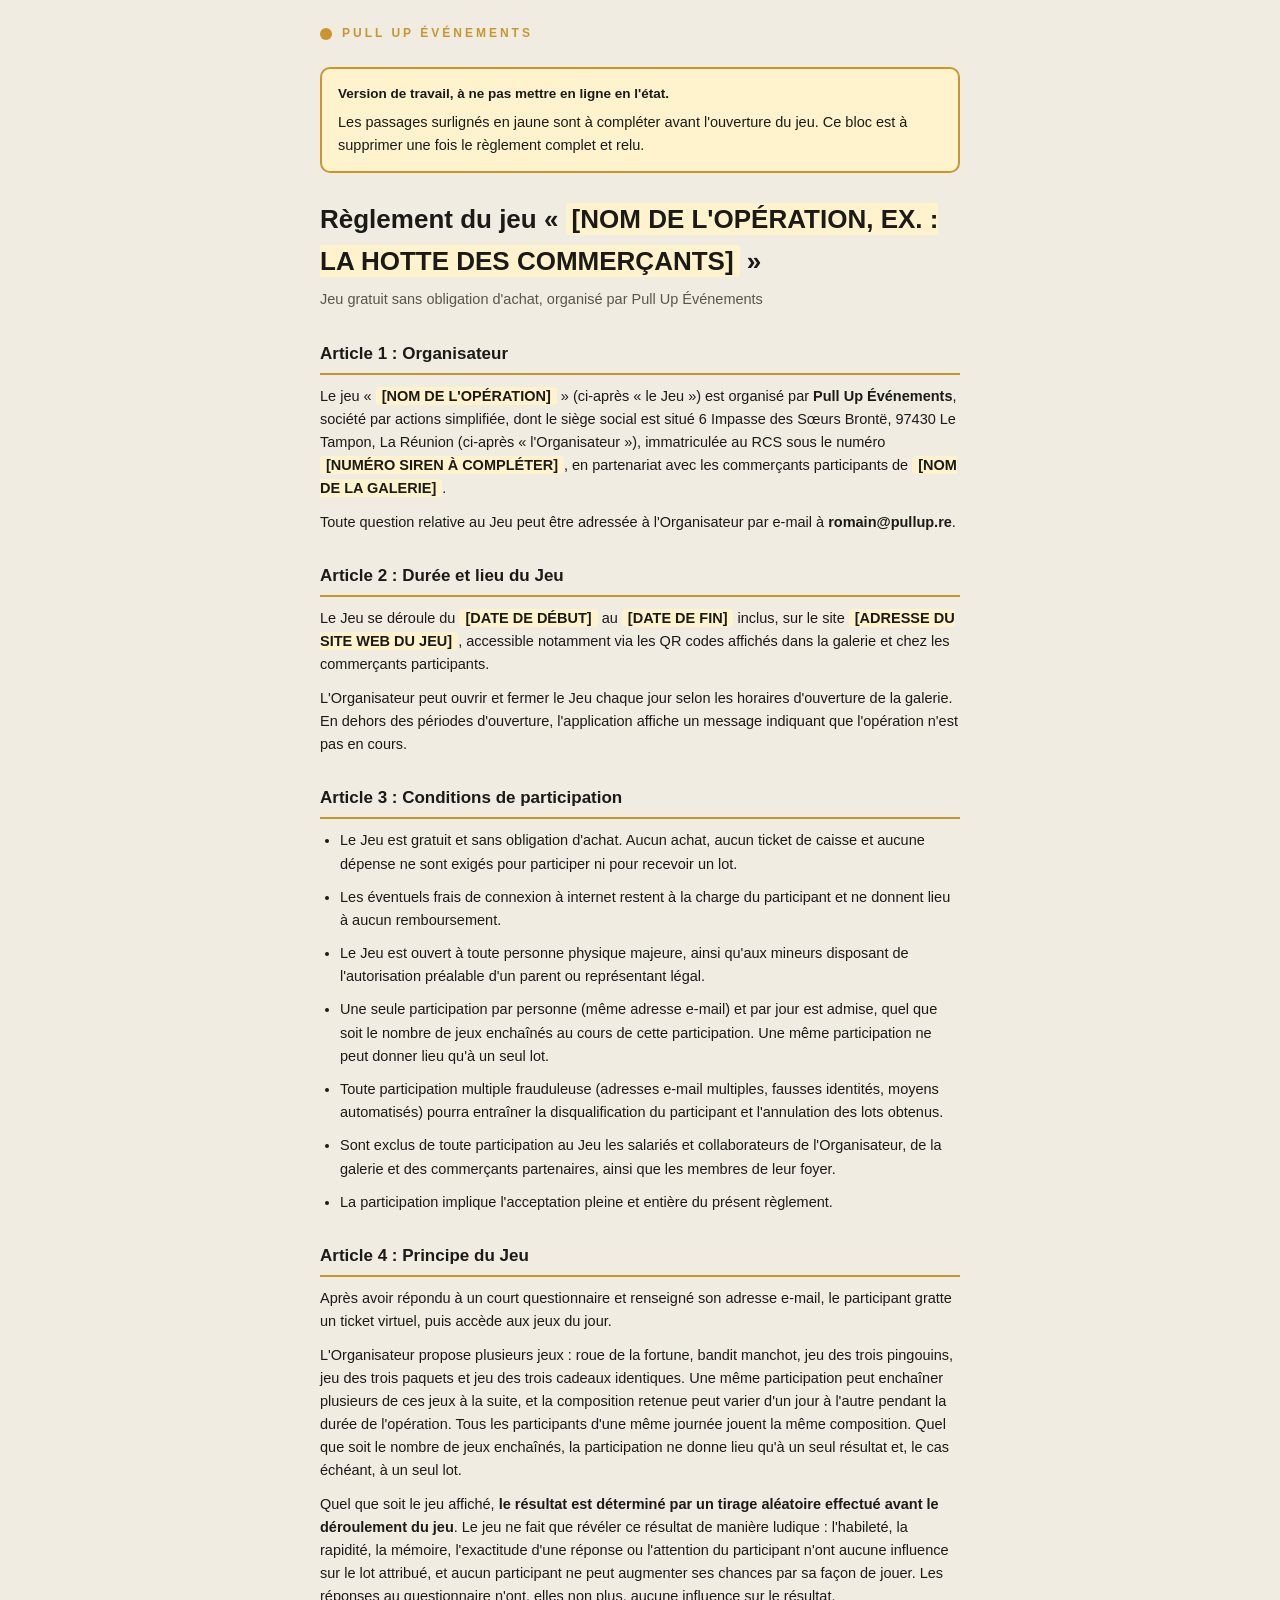
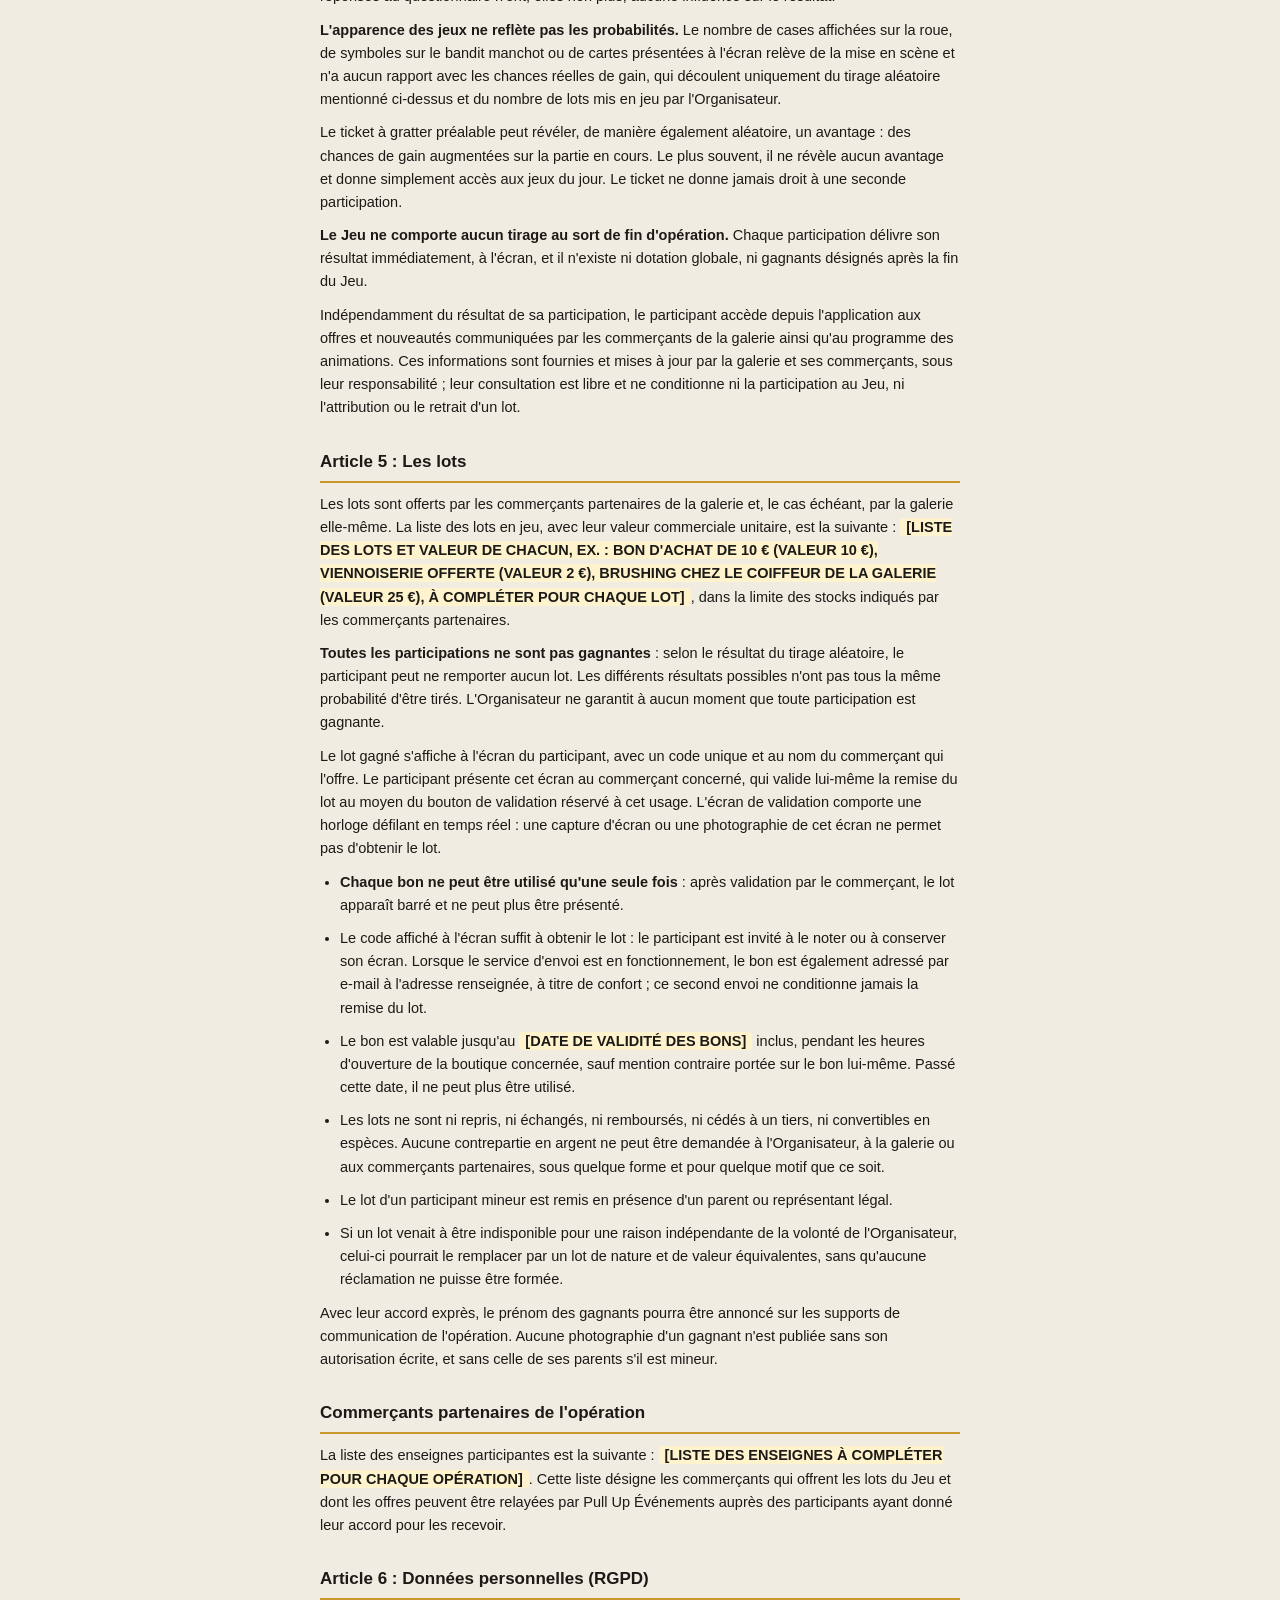
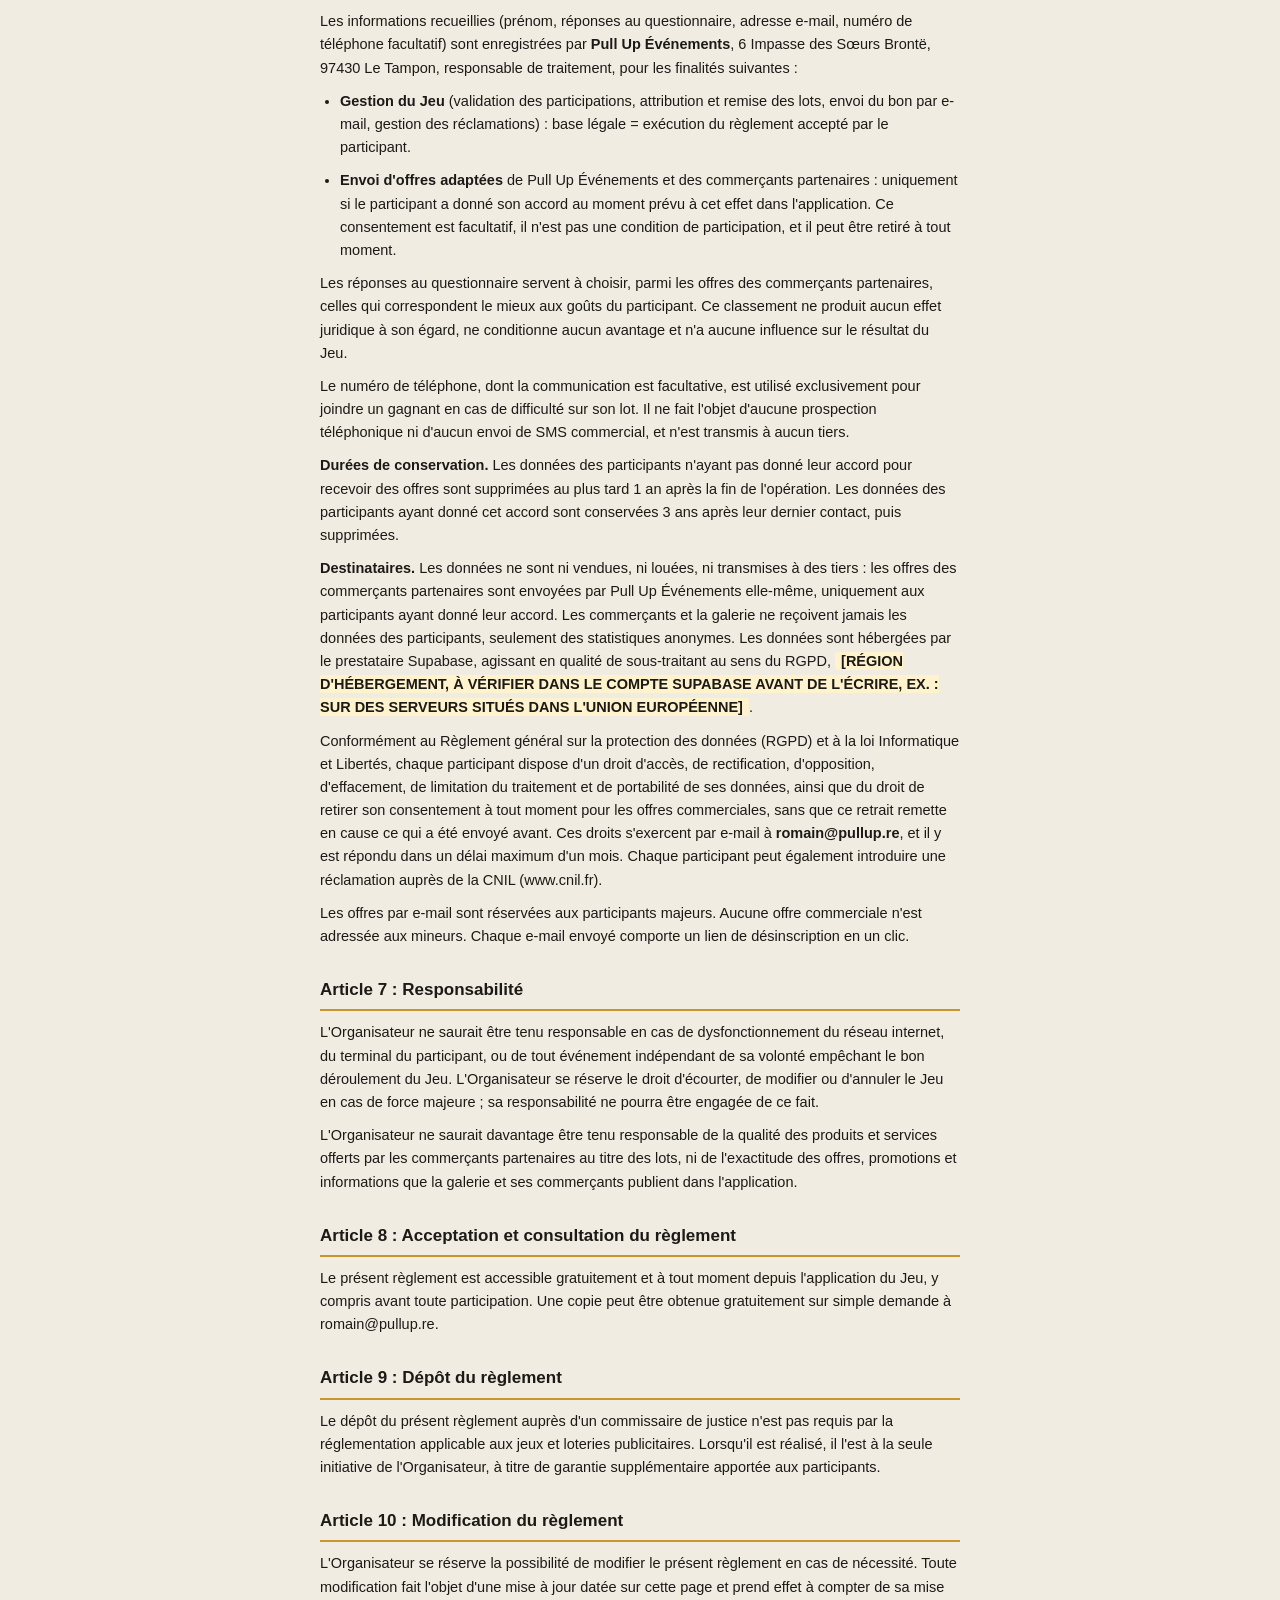
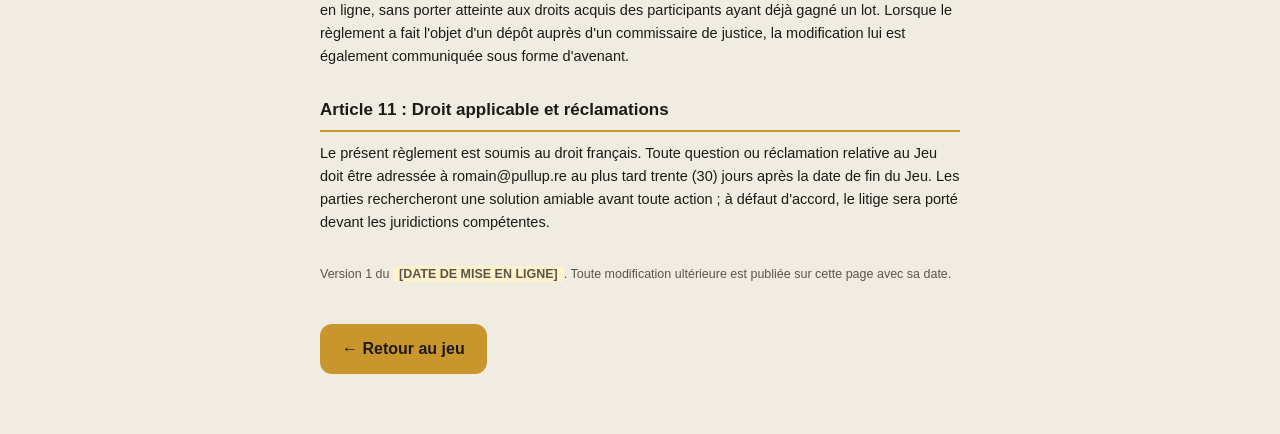
==== reglement.html @ 2eba1a4f "Univers cirque, roue equitable, levier visible, questions magazine, bons plans personnalises, securi" ====
<!DOCTYPE html>
<html lang="fr">
<head>
  <meta charset="UTF-8">
  <meta name="viewport" content="width=device-width, initial-scale=1.0">
  <title>Règlement du jeu</title>
  <meta name="robots" content="noindex">
  <style>
    * { margin: 0; padding: 0; box-sizing: border-box; }
    body {
      font-family: Arial, Helvetica, sans-serif;
      background: #F1ECE2;
      color: #1C1A17;
      line-height: 1.6;
      padding: 24px 20px 60px;
    }
    .page { max-width: 640px; margin: 0 auto; }
    .entete { display: flex; align-items: center; gap: 10px; margin-bottom: 24px; }
    .pastille { width: 12px; height: 12px; border-radius: 50%; background: #C9962E; }
    .marque { font-size: 12px; letter-spacing: 3px; color: #C9962E; font-weight: bold; }
    h1 { font-size: 26px; margin-bottom: 6px; }
    .sous-titre { color: #5A554B; margin-bottom: 28px; }
    h2 {
      font-size: 17px; margin: 28px 0 10px;
      padding-bottom: 6px; border-bottom: 2px solid #C9962E;
    }
    p, li { font-size: 14.5px; margin-bottom: 10px; }
    ul { padding-left: 20px; }
    .a-completer { background: #fff3cd; padding: 1px 6px; border-radius: 4px; font-weight: bold; }
    .avis-travail {
      background: #fff3cd; border: 2px solid #C9962E; border-radius: 10px;
      padding: 14px 16px; margin-bottom: 26px; font-size: 13.5px;
    }
    .avis-travail strong { display: block; margin-bottom: 6px; }
    .avis-travail p:last-child { margin-bottom: 0; }
    .version { margin-top: 30px; font-size: 12.5px; color: #5A554B; }
    .retour {
      display: inline-block; margin-top: 30px;
      background: #C9962E; color: #1C1A17; font-weight: bold;
      padding: 12px 22px; border-radius: 12px; text-decoration: none;
    }
  </style>
</head>
<body>
  <!--
    ==========================================================================
    NOTE INTERNE (invisible pour les joueurs), mise à jour le 25/08/2026.

    Ce règlement décrit le jeu réellement en place : un gain immédiat, un bon
    cadeau à retirer chez un commerçant de la galerie. Il n'y a PLUS de grand
    tirage au sort de fin d'opération (décision du 25/08/2026). Ne jamais
    réintroduire de tirage final, de dotation globale, ni de montant du type
    « 5 000 € de lots ».

    MISE À JOUR DU 26/08/2026 (contrôle de cohérence). Trois corrections :
      - Article 3 et article 4 : la promesse d'une « seconde partie » offerte
        par le ticket à gratter est SUPPRIMÉE. Elle n'existe plus dans le jeu
        depuis le 25/08/2026, et la base ne sait enregistrer qu'une
        participation, un lot et un code par personne et par jour. Le seul
        avantage que le ticket peut révéler est « Chance doublée ».
        Ne jamais la réintroduire sans l'avoir d'abord développée.
      - Article 4 : la liste des jeux ne cite plus « Suis le Cadeau »,
        « Le Juste Prix » ni le jeu de mémoire, qui ne sont atteignables par
        aucun joueur. Elle cite les cinq jeux réellement disponibles, et elle
        décrit le parcours en plusieurs manches enchaînées dans la même partie.
      - Avant toute modification de cette liste, ouvrir app.js et lire la
        table FICHIERS_JEUX : elle est la seule source de vérité.

    RÈGLE ABSOLUE : tant que le jeu comporte une case perdante (« Retente
    demain ! »), il est interdit d'écrire « 100 % gagnant », « tout le monde
    gagne » ou « chaque joueur repart avec un cadeau », ici comme sur les
    affiches, les mails et l'application.

    À COMPLÉTER AVANT LA MISE EN LIGNE (toutes les zones surlignées en jaune) :
      1. le nom de l'opération et le nom de la galerie ;
      2. le numéro SIREN de Pull Up Événements ;
      3. les dates de début et de fin, et l'adresse du site du jeu ;
      4. la liste des lots avec la valeur en euros de chacun ;
      5. la date de validité des bons ;
      6. la liste des enseignes partenaires ;
      7. la région d'hébergement Supabase, après l'avoir vérifiée dans le compte ;
      8. la date de la version, en bas de page ;
    puis supprimer le bloc « avis-travail » ci-dessous, enregistrer un PDF daté
    du règlement, et faire relire le tout par un juriste.
    ==========================================================================
  -->
  <div class="page">
    <header class="entete">
      <span class="pastille"></span>
      <span class="marque">PULL UP ÉVÉNEMENTS</span>
    </header>

    <div class="avis-travail">
      <strong>Version de travail, à ne pas mettre en ligne en l'état.</strong>
      <p>Les passages surlignés en jaune sont à compléter avant l'ouverture du jeu. Ce bloc est à supprimer une fois le règlement complet et relu.</p>
    </div>

    <h1>Règlement du jeu « <span class="a-completer">[NOM DE L'OPÉRATION, EX. : LA HOTTE DES COMMERÇANTS]</span> »</h1>
    <p class="sous-titre">Jeu gratuit sans obligation d'achat, organisé par Pull Up Événements</p>

    <h2>Article 1 : Organisateur</h2>
    <p>Le jeu « <span class="a-completer">[NOM DE L'OPÉRATION]</span> » (ci-après « le Jeu ») est organisé par <strong>Pull Up Événements</strong>, société par actions simplifiée, dont le siège social est situé 6 Impasse des Sœurs Brontë, 97430 Le Tampon, La Réunion (ci-après « l'Organisateur »), immatriculée au RCS sous le numéro <span class="a-completer">[NUMÉRO SIREN À COMPLÉTER]</span>, en partenariat avec les commerçants participants de <span class="a-completer">[NOM DE LA GALERIE]</span>.</p>
    <p>Toute question relative au Jeu peut être adressée à l'Organisateur par e-mail à <strong>romain@pullup.re</strong>.</p>

    <h2>Article 2 : Durée et lieu du Jeu</h2>
    <p>Le Jeu se déroule du <span class="a-completer">[DATE DE DÉBUT]</span> au <span class="a-completer">[DATE DE FIN]</span> inclus, sur le site <span class="a-completer">[ADRESSE DU SITE WEB DU JEU]</span>, accessible notamment via les QR codes affichés dans la galerie et chez les commerçants participants.</p>
    <p>L'Organisateur peut ouvrir et fermer le Jeu chaque jour selon les horaires d'ouverture de la galerie. En dehors des périodes d'ouverture, l'application affiche un message indiquant que l'opération n'est pas en cours.</p>

    <h2>Article 3 : Conditions de participation</h2>
    <ul>
      <li>Le Jeu est gratuit et sans obligation d'achat. Aucun achat, aucun ticket de caisse et aucune dépense ne sont exigés pour participer ni pour recevoir un lot.</li>
      <li>Les éventuels frais de connexion à internet restent à la charge du participant et ne donnent lieu à aucun remboursement.</li>
      <li>Le Jeu est ouvert à toute personne physique majeure, ainsi qu'aux mineurs disposant de l'autorisation préalable d'un parent ou représentant légal.</li>
      <li>Une seule participation par personne (même adresse e-mail) et par jour est admise, quel que soit le nombre de jeux enchaînés au cours de cette participation. Une même participation ne peut donner lieu qu'à un seul lot.</li>
      <li>Toute participation multiple frauduleuse (adresses e-mail multiples, fausses identités, moyens automatisés) pourra entraîner la disqualification du participant et l'annulation des lots obtenus.</li>
      <li>Sont exclus de toute participation au Jeu les salariés et collaborateurs de l'Organisateur, de la galerie et des commerçants partenaires, ainsi que les membres de leur foyer.</li>
      <li>La participation implique l'acceptation pleine et entière du présent règlement.</li>
    </ul>

    <h2>Article 4 : Principe du Jeu</h2>
    <p>Après avoir répondu à un court questionnaire et renseigné son adresse e-mail, le participant gratte un ticket virtuel, puis accède aux jeux du jour.</p>
    <p>L'Organisateur propose plusieurs jeux : roue de la fortune, bandit manchot, jeu des trois pingouins, jeu des trois paquets et jeu des trois cadeaux identiques. Une même participation peut enchaîner plusieurs de ces jeux à la suite, et la composition retenue peut varier d'un jour à l'autre pendant la durée de l'opération. Tous les participants d'une même journée jouent la même composition. Quel que soit le nombre de jeux enchaînés, la participation ne donne lieu qu'à un seul résultat et, le cas échéant, à un seul lot.</p>
    <p>Quel que soit le jeu affiché, <strong>le résultat est déterminé par un tirage aléatoire effectué avant le déroulement du jeu</strong>. Le jeu ne fait que révéler ce résultat de manière ludique : l'habileté, la rapidité, la mémoire, l'exactitude d'une réponse ou l'attention du participant n'ont aucune influence sur le lot attribué, et aucun participant ne peut augmenter ses chances par sa façon de jouer. Les réponses au questionnaire n'ont, elles non plus, aucune influence sur le résultat.</p>
    <p><strong>L'apparence des jeux ne reflète pas les probabilités.</strong> Le nombre de cases affichées sur la roue, de symboles sur le bandit manchot ou de cartes présentées à l'écran relève de la mise en scène et n'a aucun rapport avec les chances réelles de gain, qui découlent uniquement du tirage aléatoire mentionné ci-dessus et du nombre de lots mis en jeu par l'Organisateur.</p>
    <p>Le ticket à gratter préalable peut révéler, de manière également aléatoire, un avantage : des chances de gain augmentées sur la partie en cours. Le plus souvent, il ne révèle aucun avantage et donne simplement accès aux jeux du jour. Le ticket ne donne jamais droit à une seconde participation.</p>
    <p><strong>Le Jeu ne comporte aucun tirage au sort de fin d'opération.</strong> Chaque participation délivre son résultat immédiatement, à l'écran, et il n'existe ni dotation globale, ni gagnants désignés après la fin du Jeu.</p>
    <p>Indépendamment du résultat de sa participation, le participant accède depuis l'application aux offres et nouveautés communiquées par les commerçants de la galerie ainsi qu'au programme des animations. Ces informations sont fournies et mises à jour par la galerie et ses commerçants, sous leur responsabilité ; leur consultation est libre et ne conditionne ni la participation au Jeu, ni l'attribution ou le retrait d'un lot.</p>

    <h2>Article 5 : Les lots</h2>
    <p>Les lots sont offerts par les commerçants partenaires de la galerie et, le cas échéant, par la galerie elle-même. La liste des lots en jeu, avec leur valeur commerciale unitaire, est la suivante : <span class="a-completer">[LISTE DES LOTS ET VALEUR DE CHACUN, EX. : BON D'ACHAT DE 10 € (VALEUR 10 €), VIENNOISERIE OFFERTE (VALEUR 2 €), BRUSHING CHEZ LE COIFFEUR DE LA GALERIE (VALEUR 25 €), À COMPLÉTER POUR CHAQUE LOT]</span>, dans la limite des stocks indiqués par les commerçants partenaires.</p>
    <p><strong>Toutes les participations ne sont pas gagnantes</strong> : selon le résultat du tirage aléatoire, le participant peut ne remporter aucun lot. Les différents résultats possibles n'ont pas tous la même probabilité d'être tirés. L'Organisateur ne garantit à aucun moment que toute participation est gagnante.</p>
    <p>Le lot gagné s'affiche à l'écran du participant, avec un code unique et au nom du commerçant qui l'offre. Le participant présente cet écran au commerçant concerné, qui valide lui-même la remise du lot au moyen du bouton de validation réservé à cet usage. L'écran de validation comporte une horloge défilant en temps réel : une capture d'écran ou une photographie de cet écran ne permet pas d'obtenir le lot.</p>
    <ul>
      <li><strong>Chaque bon ne peut être utilisé qu'une seule fois</strong> : après validation par le commerçant, le lot apparaît barré et ne peut plus être présenté.</li>
      <li>Le code affiché à l'écran suffit à obtenir le lot : le participant est invité à le noter ou à conserver son écran. Lorsque le service d'envoi est en fonctionnement, le bon est également adressé par e-mail à l'adresse renseignée, à titre de confort ; ce second envoi ne conditionne jamais la remise du lot.</li>
      <li>Le bon est valable jusqu'au <span class="a-completer">[DATE DE VALIDITÉ DES BONS]</span> inclus, pendant les heures d'ouverture de la boutique concernée, sauf mention contraire portée sur le bon lui-même. Passé cette date, il ne peut plus être utilisé.</li>
      <li>Les lots ne sont ni repris, ni échangés, ni remboursés, ni cédés à un tiers, ni convertibles en espèces. Aucune contrepartie en argent ne peut être demandée à l'Organisateur, à la galerie ou aux commerçants partenaires, sous quelque forme et pour quelque motif que ce soit.</li>
      <li>Le lot d'un participant mineur est remis en présence d'un parent ou représentant légal.</li>
      <li>Si un lot venait à être indisponible pour une raison indépendante de la volonté de l'Organisateur, celui-ci pourrait le remplacer par un lot de nature et de valeur équivalentes, sans qu'aucune réclamation ne puisse être formée.</li>
    </ul>
    <p>Avec leur accord exprès, le prénom des gagnants pourra être annoncé sur les supports de communication de l'opération. Aucune photographie d'un gagnant n'est publiée sans son autorisation écrite, et sans celle de ses parents s'il est mineur.</p>

    <h2 id="commercants">Commerçants partenaires de l'opération</h2>
    <p>La liste des enseignes participantes est la suivante : <span class="a-completer">[LISTE DES ENSEIGNES À COMPLÉTER POUR CHAQUE OPÉRATION]</span>. Cette liste désigne les commerçants qui offrent les lots du Jeu et dont les offres peuvent être relayées par Pull Up Événements auprès des participants ayant donné leur accord pour les recevoir.</p>

    <h2 id="donnees">Article 6 : Données personnelles (RGPD)</h2>
    <p>Les informations recueillies (prénom, réponses au questionnaire, adresse e-mail, numéro de téléphone facultatif) sont enregistrées par <strong>Pull Up Événements</strong>, 6 Impasse des Sœurs Brontë, 97430 Le Tampon, responsable de traitement, pour les finalités suivantes :</p>
    <ul>
      <li><strong>Gestion du Jeu</strong> (validation des participations, attribution et remise des lots, envoi du bon par e-mail, gestion des réclamations) : base légale = exécution du règlement accepté par le participant.</li>
      <li><strong>Envoi d'offres adaptées</strong> de Pull Up Événements et des commerçants partenaires : uniquement si le participant a donné son accord au moment prévu à cet effet dans l'application. Ce consentement est facultatif, il n'est pas une condition de participation, et il peut être retiré à tout moment.</li>
    </ul>
    <p>Les réponses au questionnaire servent à choisir, parmi les offres des commerçants partenaires, celles qui correspondent le mieux aux goûts du participant. Ce classement ne produit aucun effet juridique à son égard, ne conditionne aucun avantage et n'a aucune influence sur le résultat du Jeu.</p>
    <p>Le numéro de téléphone, dont la communication est facultative, est utilisé exclusivement pour joindre un gagnant en cas de difficulté sur son lot. Il ne fait l'objet d'aucune prospection téléphonique ni d'aucun envoi de SMS commercial, et n'est transmis à aucun tiers.</p>
    <p><strong>Durées de conservation.</strong> Les données des participants n'ayant pas donné leur accord pour recevoir des offres sont supprimées au plus tard 1 an après la fin de l'opération. Les données des participants ayant donné cet accord sont conservées 3 ans après leur dernier contact, puis supprimées.</p>
    <p><strong>Destinataires.</strong> Les données ne sont ni vendues, ni louées, ni transmises à des tiers : les offres des commerçants partenaires sont envoyées par Pull Up Événements elle-même, uniquement aux participants ayant donné leur accord. Les commerçants et la galerie ne reçoivent jamais les données des participants, seulement des statistiques anonymes. Les données sont hébergées par le prestataire Supabase, agissant en qualité de sous-traitant au sens du RGPD, <span class="a-completer">[RÉGION D'HÉBERGEMENT, À VÉRIFIER DANS LE COMPTE SUPABASE AVANT DE L'ÉCRIRE, EX. : SUR DES SERVEURS SITUÉS DANS L'UNION EUROPÉENNE]</span>.</p>
    <p>Conformément au Règlement général sur la protection des données (RGPD) et à la loi Informatique et Libertés, chaque participant dispose d'un droit d'accès, de rectification, d'opposition, d'effacement, de limitation du traitement et de portabilité de ses données, ainsi que du droit de retirer son consentement à tout moment pour les offres commerciales, sans que ce retrait remette en cause ce qui a été envoyé avant. Ces droits s'exercent par e-mail à <strong>romain@pullup.re</strong>, et il y est répondu dans un délai maximum d'un mois. Chaque participant peut également introduire une réclamation auprès de la CNIL (www.cnil.fr).</p>
    <p>Les offres par e-mail sont réservées aux participants majeurs. Aucune offre commerciale n'est adressée aux mineurs. Chaque e-mail envoyé comporte un lien de désinscription en un clic.</p>

    <h2>Article 7 : Responsabilité</h2>
    <p>L'Organisateur ne saurait être tenu responsable en cas de dysfonctionnement du réseau internet, du terminal du participant, ou de tout événement indépendant de sa volonté empêchant le bon déroulement du Jeu. L'Organisateur se réserve le droit d'écourter, de modifier ou d'annuler le Jeu en cas de force majeure ; sa responsabilité ne pourra être engagée de ce fait.</p>
    <p>L'Organisateur ne saurait davantage être tenu responsable de la qualité des produits et services offerts par les commerçants partenaires au titre des lots, ni de l'exactitude des offres, promotions et informations que la galerie et ses commerçants publient dans l'application.</p>

    <h2>Article 8 : Acceptation et consultation du règlement</h2>
    <p>Le présent règlement est accessible gratuitement et à tout moment depuis l'application du Jeu, y compris avant toute participation. Une copie peut être obtenue gratuitement sur simple demande à romain@pullup.re.</p>

    <h2>Article 9 : Dépôt du règlement</h2>
    <p>Le dépôt du présent règlement auprès d'un commissaire de justice n'est pas requis par la réglementation applicable aux jeux et loteries publicitaires. Lorsqu'il est réalisé, il l'est à la seule initiative de l'Organisateur, à titre de garantie supplémentaire apportée aux participants.</p>

    <h2>Article 10 : Modification du règlement</h2>
    <p>L'Organisateur se réserve la possibilité de modifier le présent règlement en cas de nécessité. Toute modification fait l'objet d'une mise à jour datée sur cette page et prend effet à compter de sa mise en ligne, sans porter atteinte aux droits acquis des participants ayant déjà gagné un lot. Lorsque le règlement a fait l'objet d'un dépôt auprès d'un commissaire de justice, la modification lui est également communiquée sous forme d'avenant.</p>

    <h2>Article 11 : Droit applicable et réclamations</h2>
    <p>Le présent règlement est soumis au droit français. Toute question ou réclamation relative au Jeu doit être adressée à romain@pullup.re au plus tard trente (30) jours après la date de fin du Jeu. Les parties rechercheront une solution amiable avant toute action ; à défaut d'accord, le litige sera porté devant les juridictions compétentes.</p>

    <p class="version">Version 1 du <span class="a-completer">[DATE DE MISE EN LIGNE]</span>. Toute modification ultérieure est publiée sur cette page avec sa date.</p>

    <a class="retour" href="index.html">← Retour au jeu</a>
  </div>
</body>
</html>
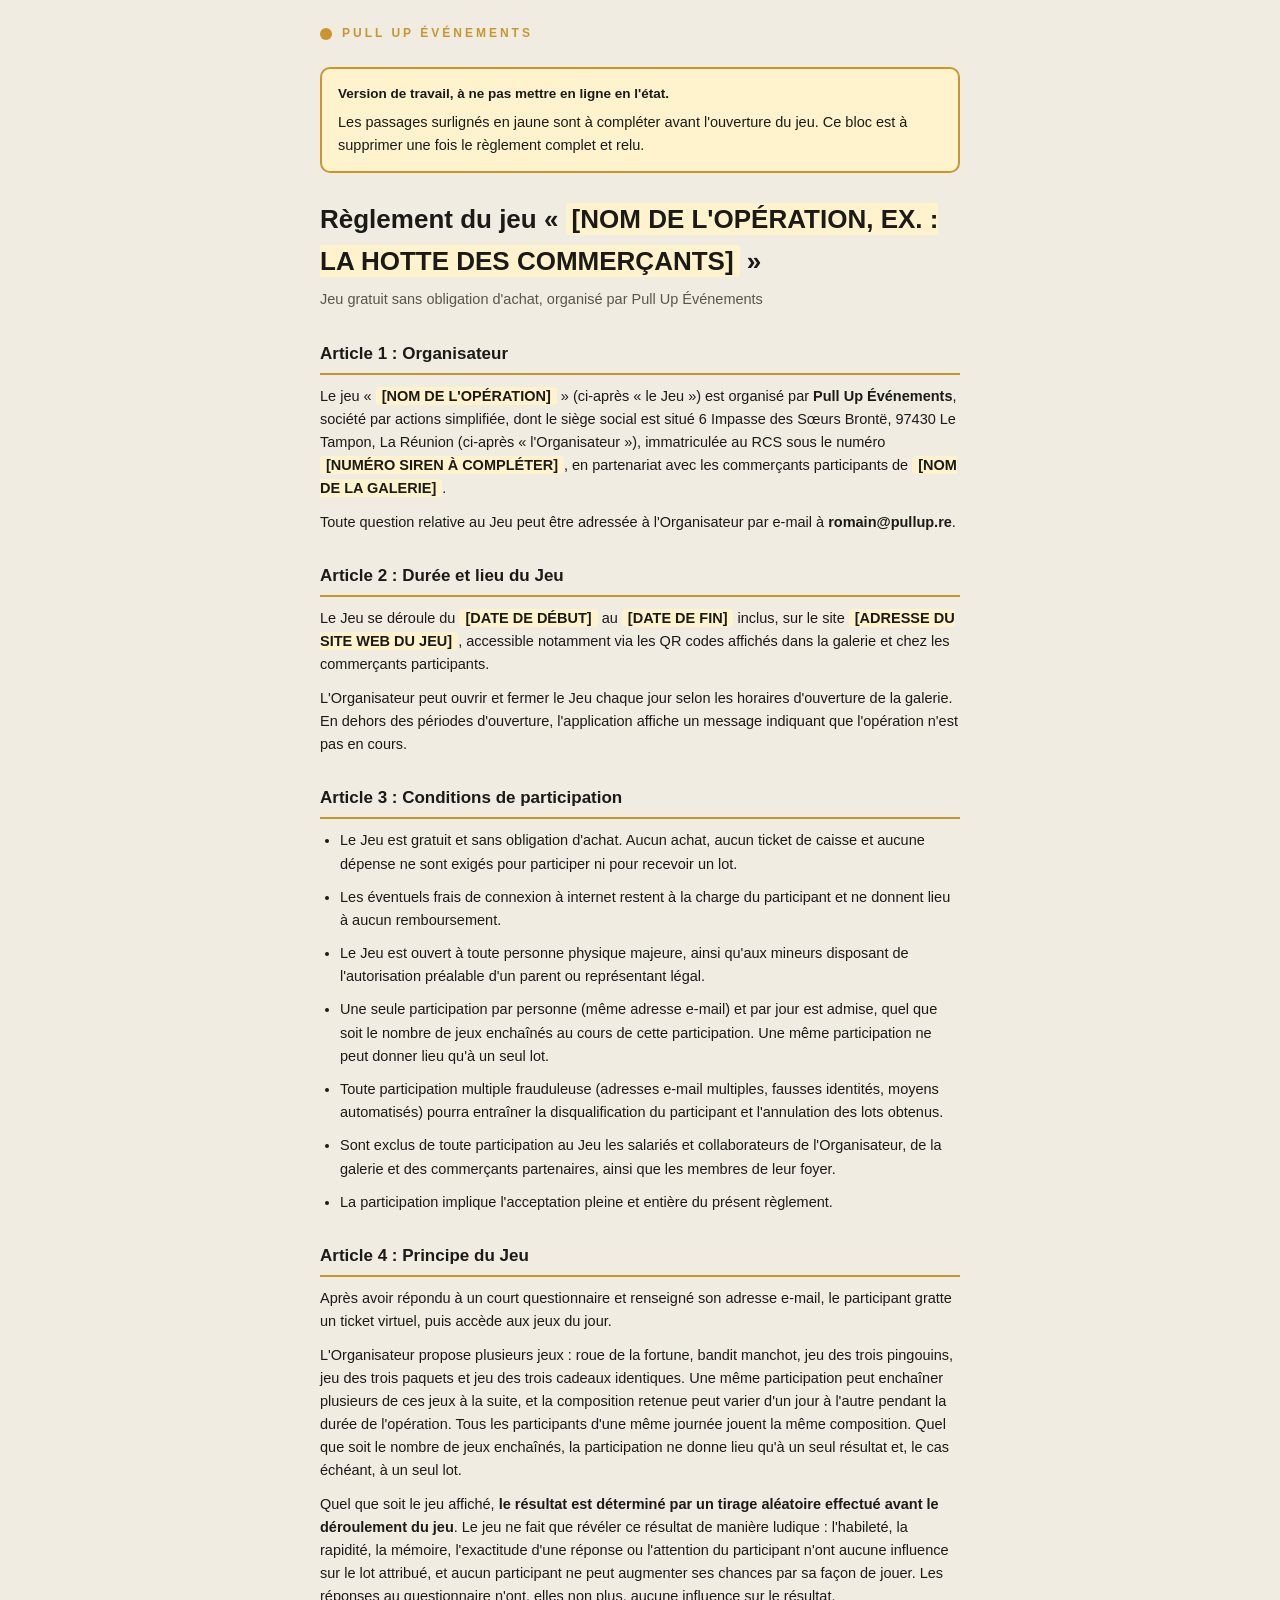
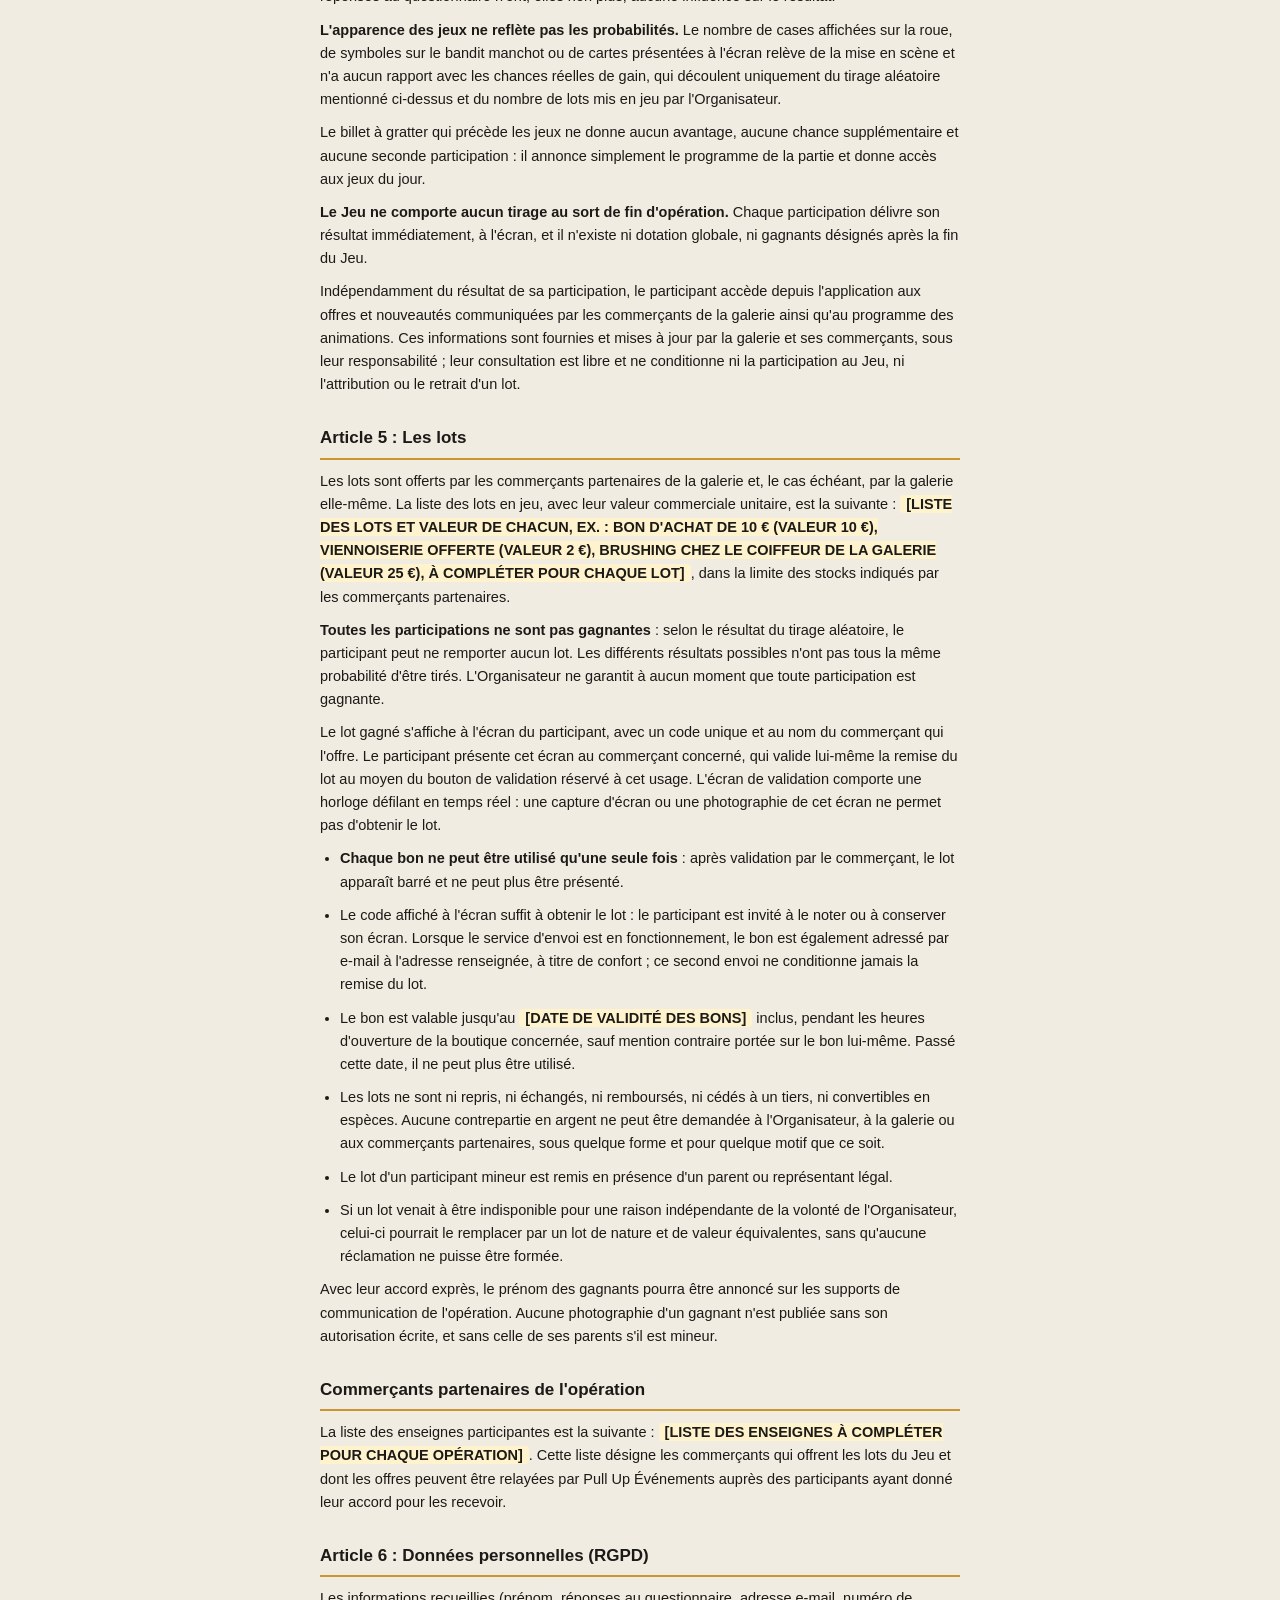
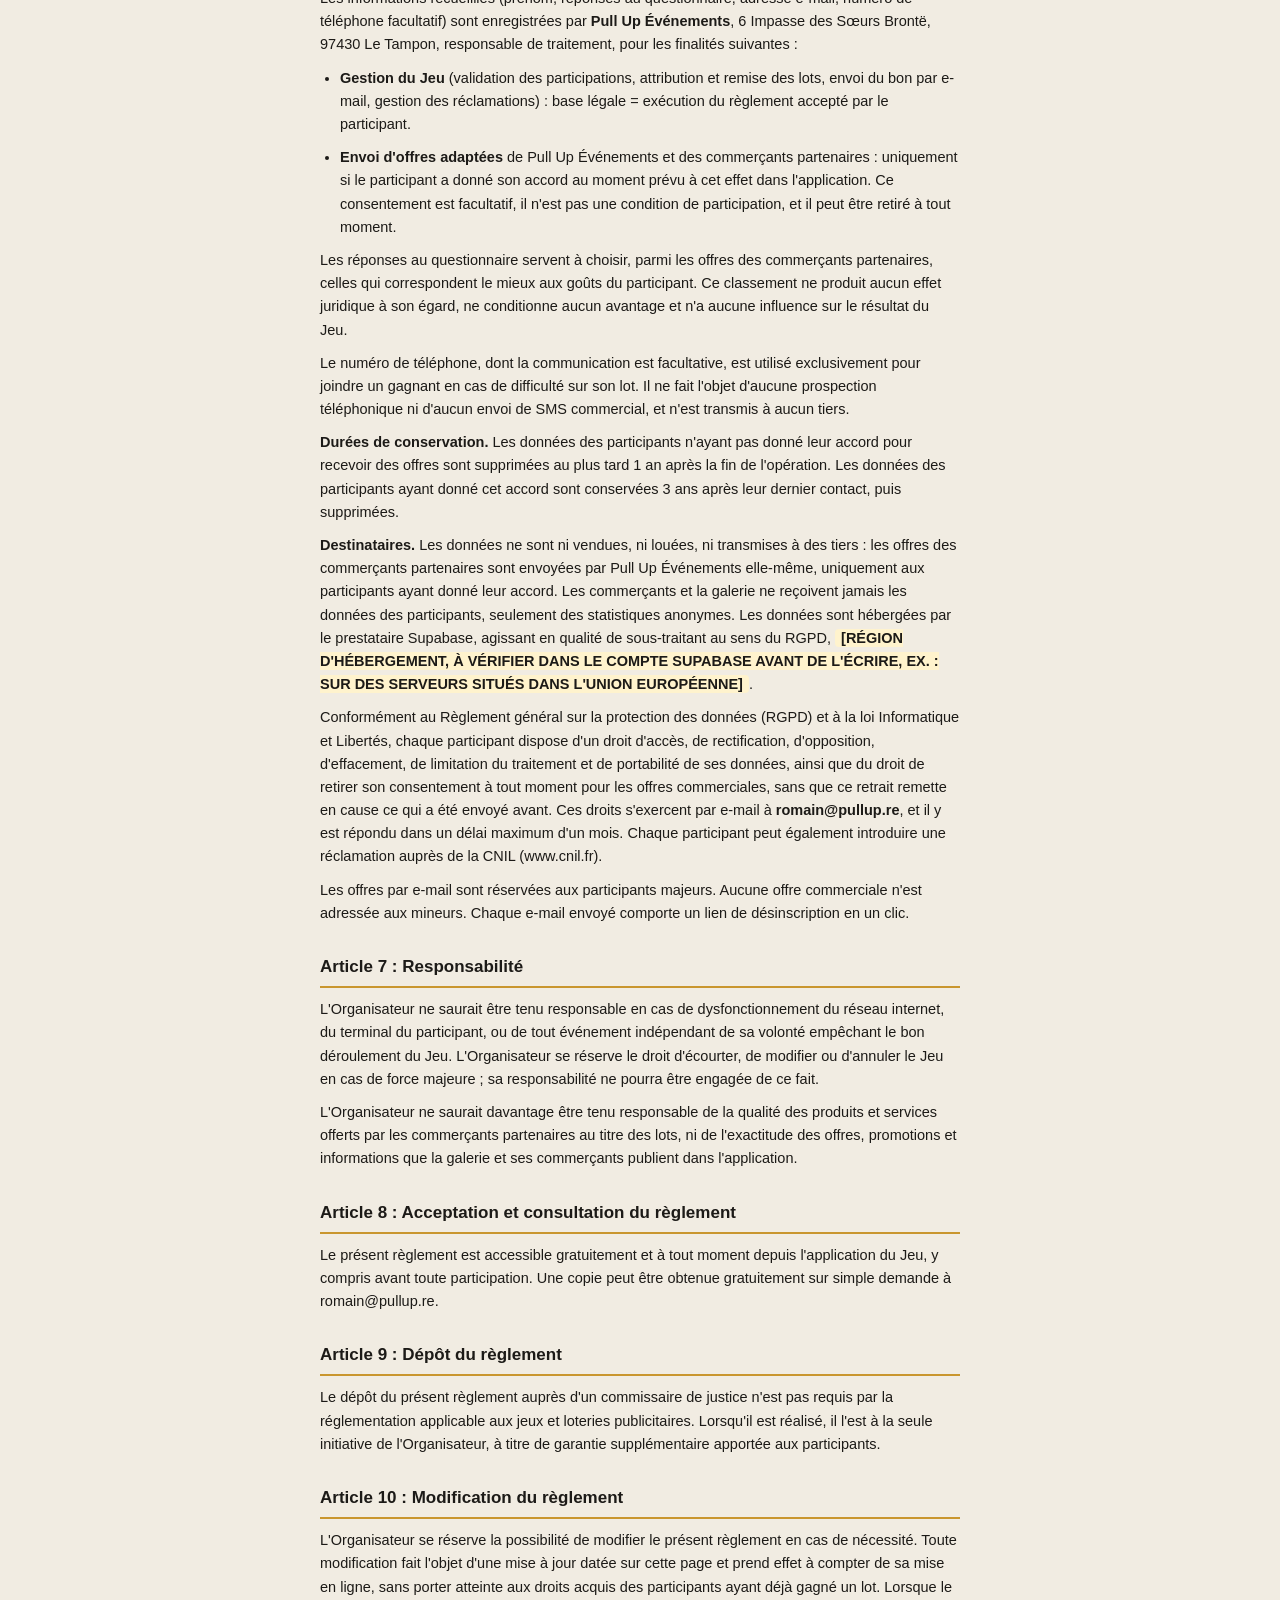
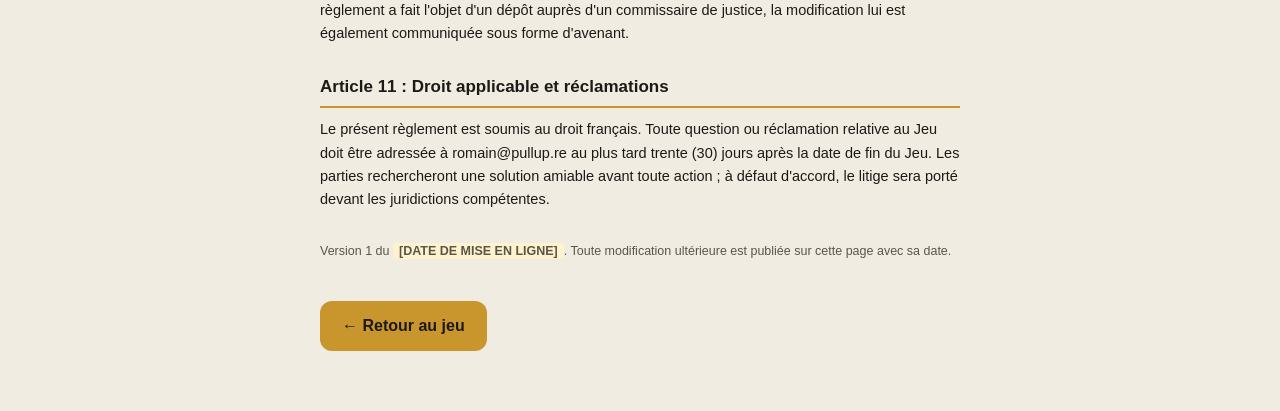
==== commit c48fa3f6: "Billet d entree sans fausse promesse, jeu du chapeau du magicien, effets au toucher, nouveaux jeux d" ====
--- a/reglement.html
+++ b/reglement.html
@@ -56,9 +56,13 @@
       - Article 3 et article 4 : la promesse d'une « seconde partie » offerte
         par le ticket à gratter est SUPPRIMÉE. Elle n'existe plus dans le jeu
         depuis le 25/08/2026, et la base ne sait enregistrer qu'une
-        participation, un lot et un code par personne et par jour. Le seul
-        avantage que le ticket peut révéler est « Chance doublée ».
-        Ne jamais la réintroduire sans l'avoir d'abord développée.
+        participation, un lot et un code par personne et par jour.
+        MISE À JOUR DU 26/08/2026 (soir) : le dernier avantage du ticket,
+        « Chance doublée », est SUPPRIMÉ lui aussi. Il n'agissait que sur le
+        tirage fait par la page, alors que c'est le serveur qui tire le lot :
+        un joueur sur quatre lisait une promesse sans effet. Le billet
+        n'annonce plus qu'une place et le programme de la partie.
+        Ne jamais réintroduire d'avantage sans que le SERVEUR le calcule.
       - Article 4 : la liste des jeux ne cite plus « Suis le Cadeau »,
         « Le Juste Prix » ni le jeu de mémoire, qui ne sont atteignables par
         aucun joueur. Elle cite les cinq jeux réellement disponibles, et elle
@@ -122,7 +126,7 @@
     <p>L'Organisateur propose plusieurs jeux : roue de la fortune, bandit manchot, jeu des trois pingouins, jeu des trois paquets et jeu des trois cadeaux identiques. Une même participation peut enchaîner plusieurs de ces jeux à la suite, et la composition retenue peut varier d'un jour à l'autre pendant la durée de l'opération. Tous les participants d'une même journée jouent la même composition. Quel que soit le nombre de jeux enchaînés, la participation ne donne lieu qu'à un seul résultat et, le cas échéant, à un seul lot.</p>
     <p>Quel que soit le jeu affiché, <strong>le résultat est déterminé par un tirage aléatoire effectué avant le déroulement du jeu</strong>. Le jeu ne fait que révéler ce résultat de manière ludique : l'habileté, la rapidité, la mémoire, l'exactitude d'une réponse ou l'attention du participant n'ont aucune influence sur le lot attribué, et aucun participant ne peut augmenter ses chances par sa façon de jouer. Les réponses au questionnaire n'ont, elles non plus, aucune influence sur le résultat.</p>
     <p><strong>L'apparence des jeux ne reflète pas les probabilités.</strong> Le nombre de cases affichées sur la roue, de symboles sur le bandit manchot ou de cartes présentées à l'écran relève de la mise en scène et n'a aucun rapport avec les chances réelles de gain, qui découlent uniquement du tirage aléatoire mentionné ci-dessus et du nombre de lots mis en jeu par l'Organisateur.</p>
-    <p>Le ticket à gratter préalable peut révéler, de manière également aléatoire, un avantage : des chances de gain augmentées sur la partie en cours. Le plus souvent, il ne révèle aucun avantage et donne simplement accès aux jeux du jour. Le ticket ne donne jamais droit à une seconde participation.</p>
+    <p>Le billet à gratter qui précède les jeux ne donne aucun avantage, aucune chance supplémentaire et aucune seconde participation : il annonce simplement le programme de la partie et donne accès aux jeux du jour.</p>
     <p><strong>Le Jeu ne comporte aucun tirage au sort de fin d'opération.</strong> Chaque participation délivre son résultat immédiatement, à l'écran, et il n'existe ni dotation globale, ni gagnants désignés après la fin du Jeu.</p>
     <p>Indépendamment du résultat de sa participation, le participant accède depuis l'application aux offres et nouveautés communiquées par les commerçants de la galerie ainsi qu'au programme des animations. Ces informations sont fournies et mises à jour par la galerie et ses commerçants, sous leur responsabilité ; leur consultation est libre et ne conditionne ni la participation au Jeu, ni l'attribution ou le retrait d'un lot.</p>
 
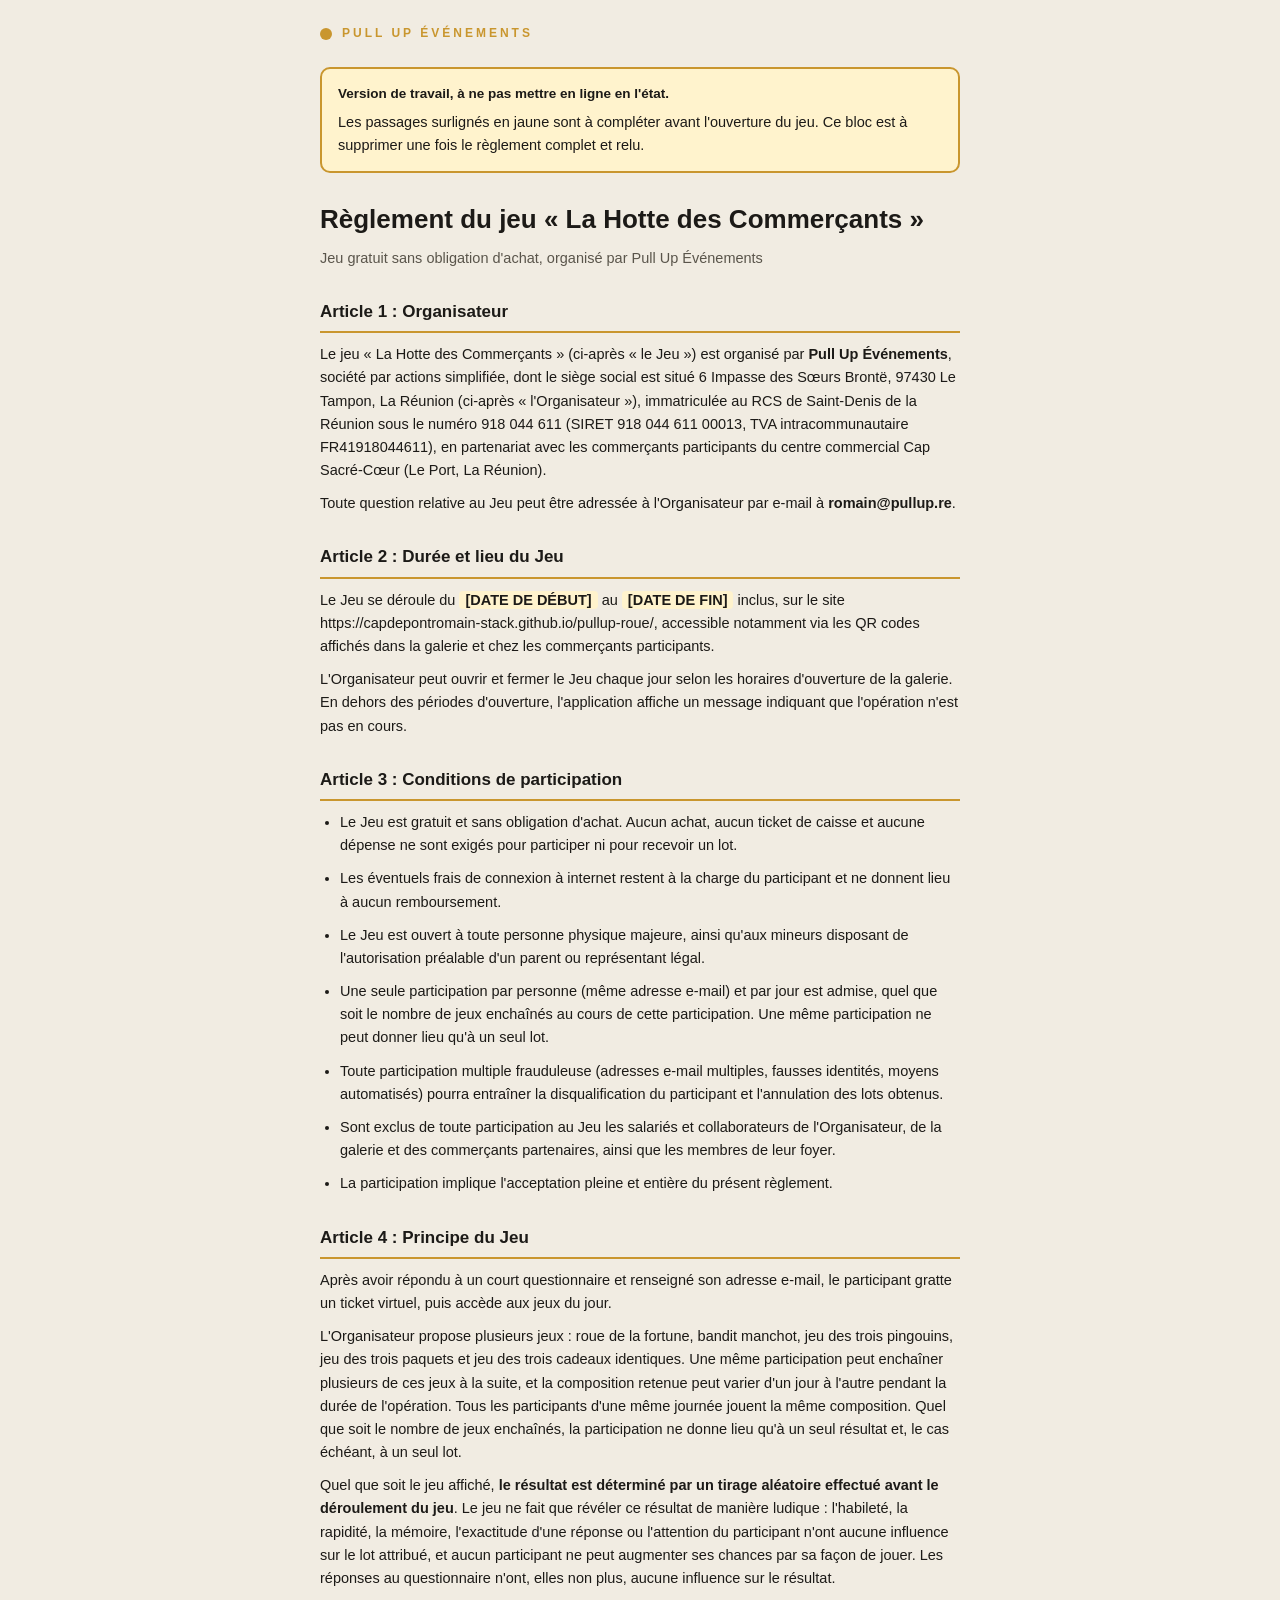
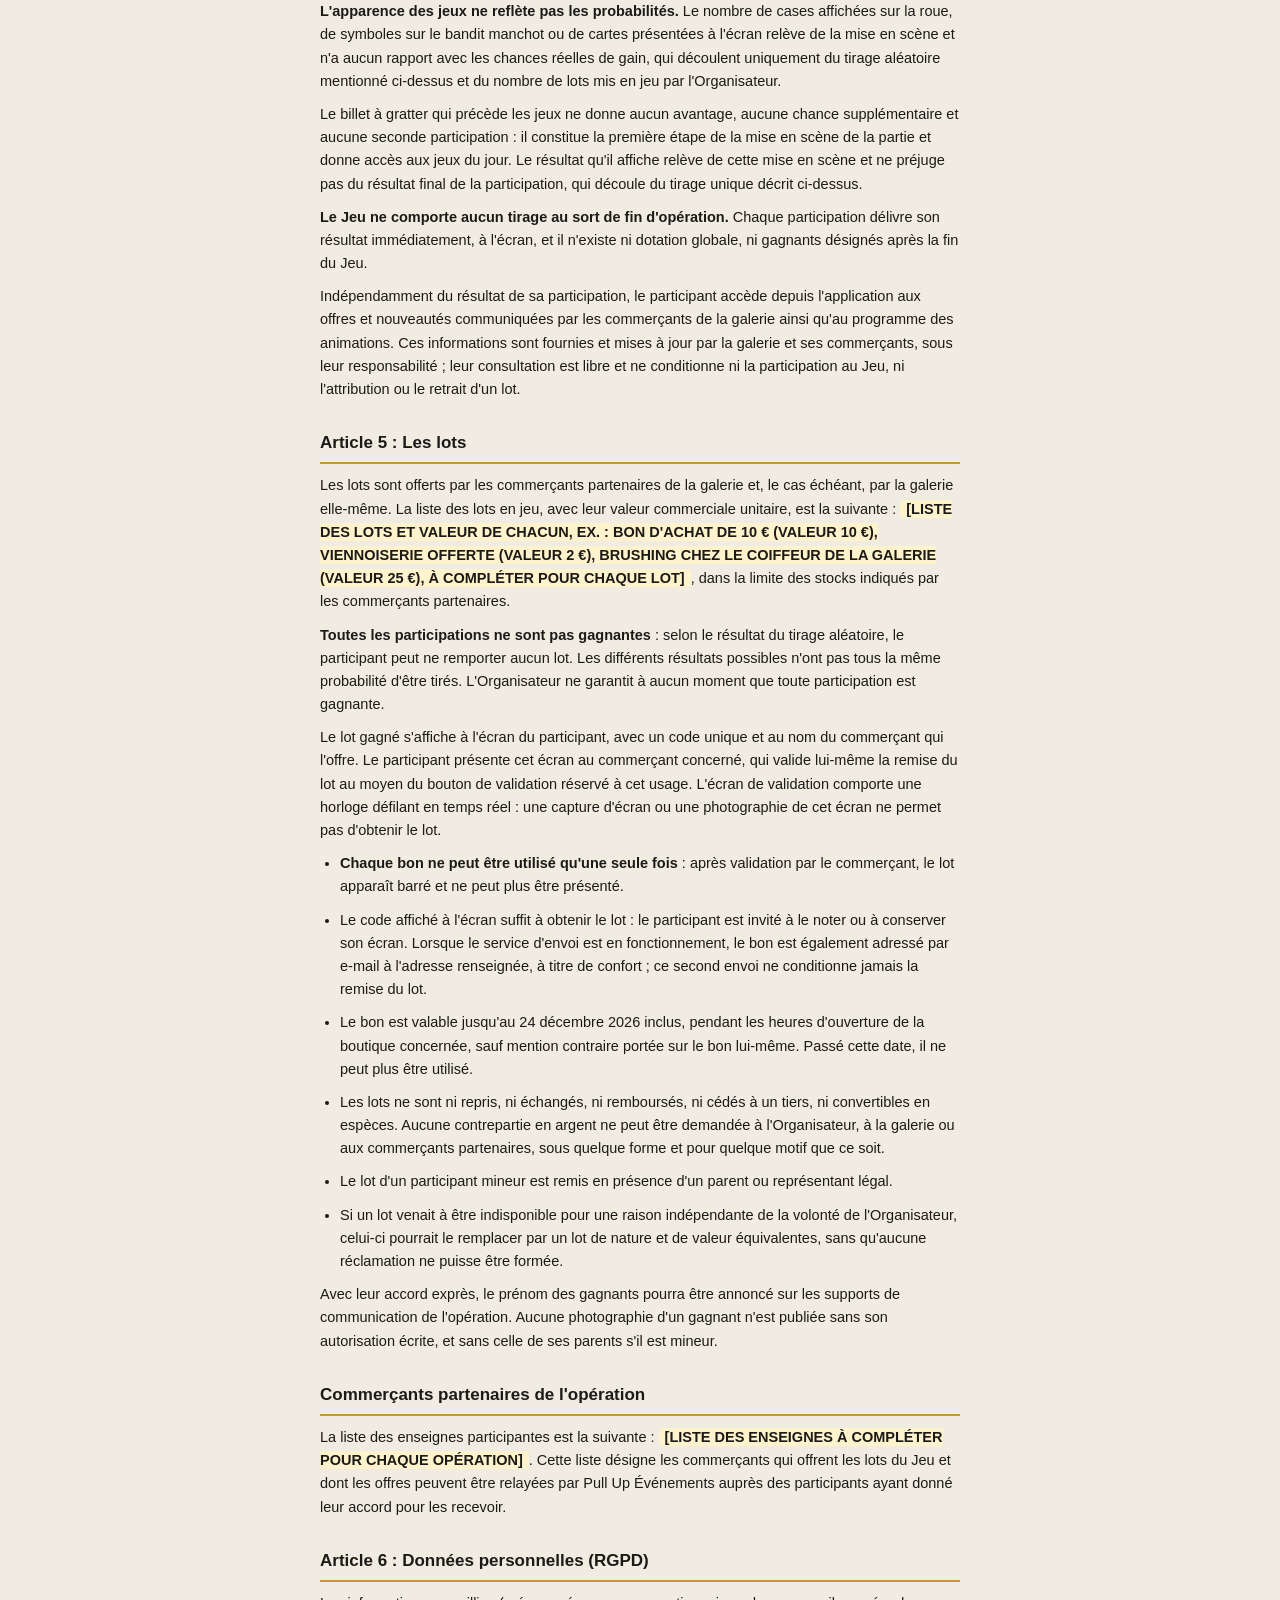
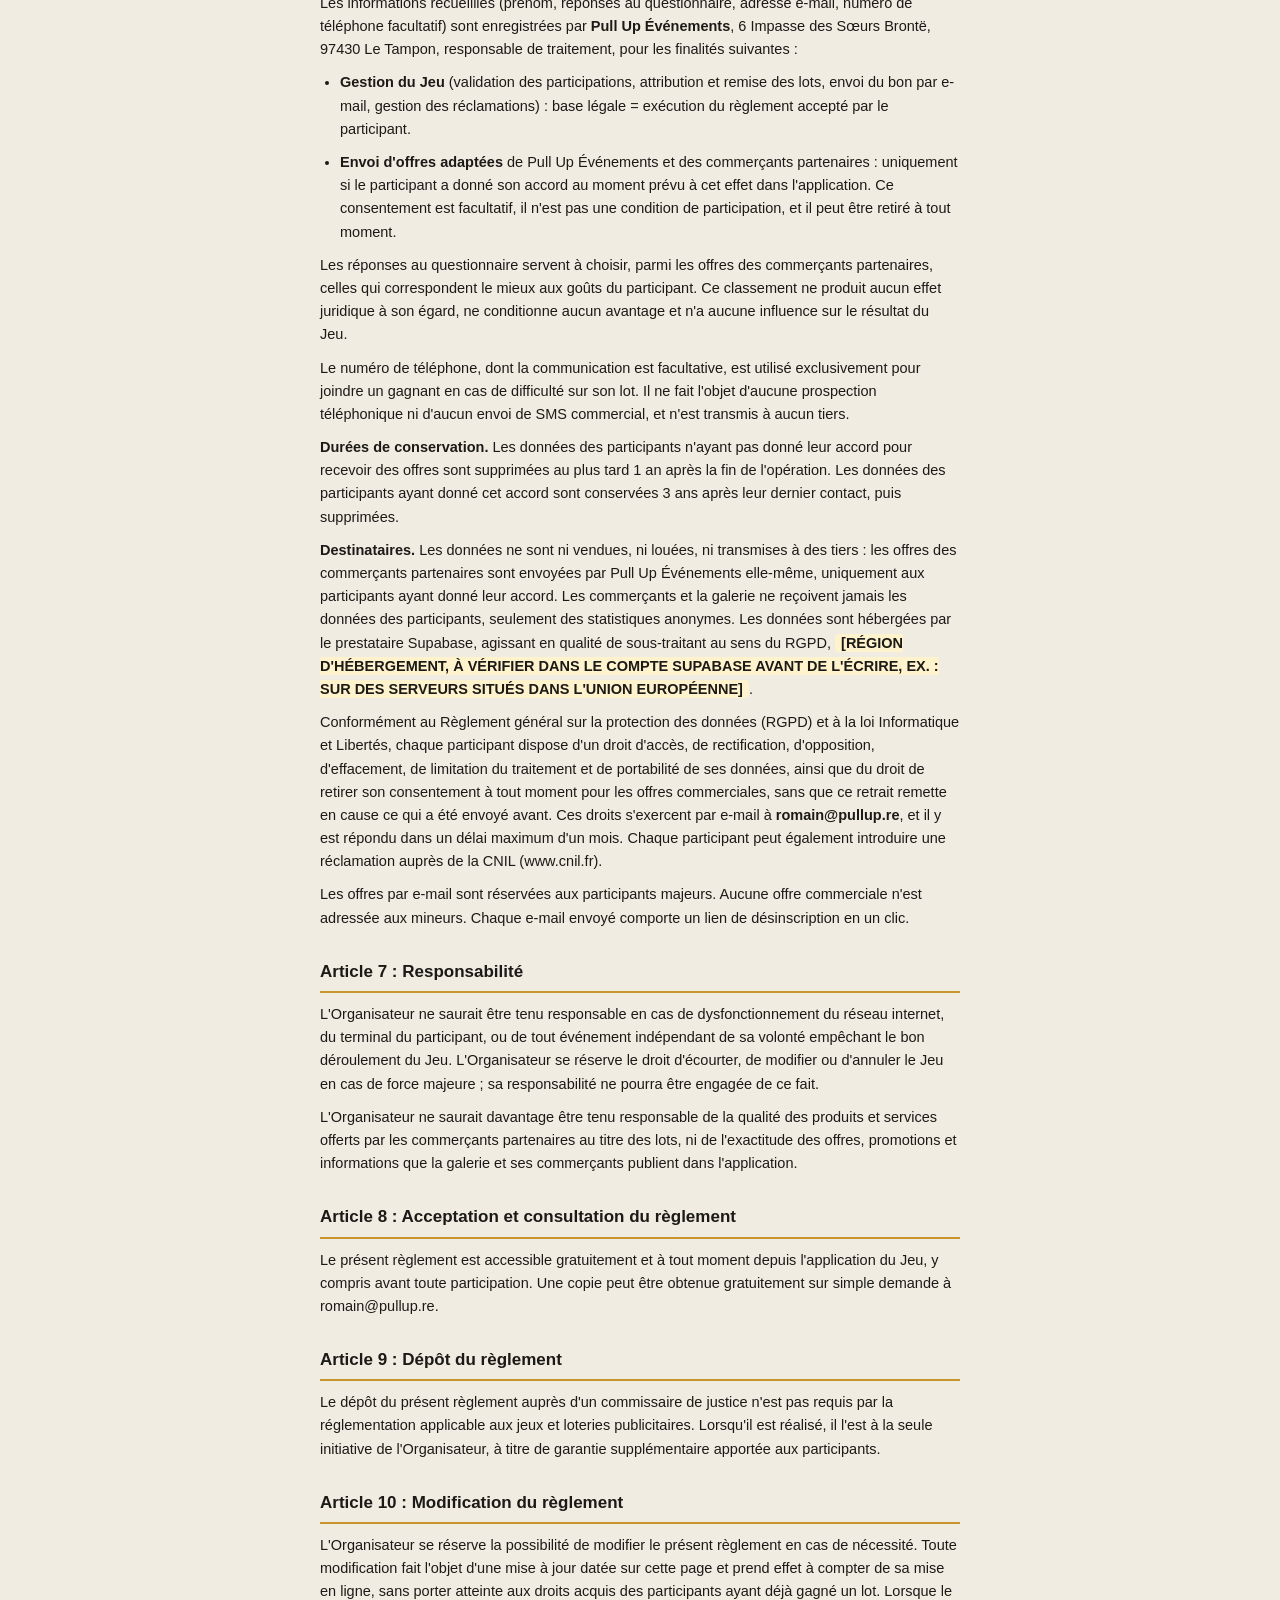
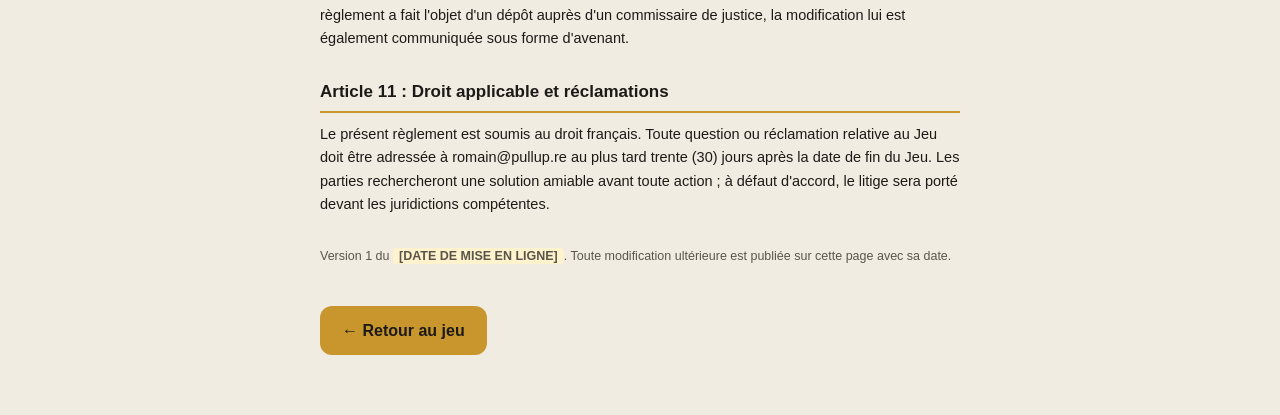
==== commit 2550f799: "Retours Romain du 28 aout soir : offres aerees et realistes, grand programme de decembre, photos gro" ====
--- a/reglement.html
+++ b/reglement.html
@@ -99,15 +99,15 @@
       <p>Les passages surlignés en jaune sont à compléter avant l'ouverture du jeu. Ce bloc est à supprimer une fois le règlement complet et relu.</p>
     </div>
 
-    <h1>Règlement du jeu « <span class="a-completer">[NOM DE L'OPÉRATION, EX. : LA HOTTE DES COMMERÇANTS]</span> »</h1>
+    <h1>Règlement du jeu « La Hotte des Commerçants »</h1>
     <p class="sous-titre">Jeu gratuit sans obligation d'achat, organisé par Pull Up Événements</p>
 
     <h2>Article 1 : Organisateur</h2>
-    <p>Le jeu « <span class="a-completer">[NOM DE L'OPÉRATION]</span> » (ci-après « le Jeu ») est organisé par <strong>Pull Up Événements</strong>, société par actions simplifiée, dont le siège social est situé 6 Impasse des Sœurs Brontë, 97430 Le Tampon, La Réunion (ci-après « l'Organisateur »), immatriculée au RCS sous le numéro <span class="a-completer">[NUMÉRO SIREN À COMPLÉTER]</span>, en partenariat avec les commerçants participants de <span class="a-completer">[NOM DE LA GALERIE]</span>.</p>
+    <p>Le jeu « La Hotte des Commerçants » (ci-après « le Jeu ») est organisé par <strong>Pull Up Événements</strong>, société par actions simplifiée, dont le siège social est situé 6 Impasse des Sœurs Brontë, 97430 Le Tampon, La Réunion (ci-après « l'Organisateur »), immatriculée au RCS de Saint-Denis de la Réunion sous le numéro 918 044 611 (SIRET 918 044 611 00013, TVA intracommunautaire FR41918044611), en partenariat avec les commerçants participants du centre commercial Cap Sacré-Cœur (Le Port, La Réunion).</p>
     <p>Toute question relative au Jeu peut être adressée à l'Organisateur par e-mail à <strong>romain@pullup.re</strong>.</p>
 
     <h2>Article 2 : Durée et lieu du Jeu</h2>
-    <p>Le Jeu se déroule du <span class="a-completer">[DATE DE DÉBUT]</span> au <span class="a-completer">[DATE DE FIN]</span> inclus, sur le site <span class="a-completer">[ADRESSE DU SITE WEB DU JEU]</span>, accessible notamment via les QR codes affichés dans la galerie et chez les commerçants participants.</p>
+    <p>Le Jeu se déroule du <span class="a-completer">[DATE DE DÉBUT]</span> au <span class="a-completer">[DATE DE FIN]</span> inclus, sur le site https://capdepontromain-stack.github.io/pullup-roue/, accessible notamment via les QR codes affichés dans la galerie et chez les commerçants participants.</p>
     <p>L'Organisateur peut ouvrir et fermer le Jeu chaque jour selon les horaires d'ouverture de la galerie. En dehors des périodes d'ouverture, l'application affiche un message indiquant que l'opération n'est pas en cours.</p>
 
     <h2>Article 3 : Conditions de participation</h2>
@@ -126,7 +126,7 @@
     <p>L'Organisateur propose plusieurs jeux : roue de la fortune, bandit manchot, jeu des trois pingouins, jeu des trois paquets et jeu des trois cadeaux identiques. Une même participation peut enchaîner plusieurs de ces jeux à la suite, et la composition retenue peut varier d'un jour à l'autre pendant la durée de l'opération. Tous les participants d'une même journée jouent la même composition. Quel que soit le nombre de jeux enchaînés, la participation ne donne lieu qu'à un seul résultat et, le cas échéant, à un seul lot.</p>
     <p>Quel que soit le jeu affiché, <strong>le résultat est déterminé par un tirage aléatoire effectué avant le déroulement du jeu</strong>. Le jeu ne fait que révéler ce résultat de manière ludique : l'habileté, la rapidité, la mémoire, l'exactitude d'une réponse ou l'attention du participant n'ont aucune influence sur le lot attribué, et aucun participant ne peut augmenter ses chances par sa façon de jouer. Les réponses au questionnaire n'ont, elles non plus, aucune influence sur le résultat.</p>
     <p><strong>L'apparence des jeux ne reflète pas les probabilités.</strong> Le nombre de cases affichées sur la roue, de symboles sur le bandit manchot ou de cartes présentées à l'écran relève de la mise en scène et n'a aucun rapport avec les chances réelles de gain, qui découlent uniquement du tirage aléatoire mentionné ci-dessus et du nombre de lots mis en jeu par l'Organisateur.</p>
-    <p>Le billet à gratter qui précède les jeux ne donne aucun avantage, aucune chance supplémentaire et aucune seconde participation : il annonce simplement le programme de la partie et donne accès aux jeux du jour.</p>
+    <p>Le billet à gratter qui précède les jeux ne donne aucun avantage, aucune chance supplémentaire et aucune seconde participation : il constitue la première étape de la mise en scène de la partie et donne accès aux jeux du jour. Le résultat qu'il affiche relève de cette mise en scène et ne préjuge pas du résultat final de la participation, qui découle du tirage unique décrit ci-dessus.</p>
     <p><strong>Le Jeu ne comporte aucun tirage au sort de fin d'opération.</strong> Chaque participation délivre son résultat immédiatement, à l'écran, et il n'existe ni dotation globale, ni gagnants désignés après la fin du Jeu.</p>
     <p>Indépendamment du résultat de sa participation, le participant accède depuis l'application aux offres et nouveautés communiquées par les commerçants de la galerie ainsi qu'au programme des animations. Ces informations sont fournies et mises à jour par la galerie et ses commerçants, sous leur responsabilité ; leur consultation est libre et ne conditionne ni la participation au Jeu, ni l'attribution ou le retrait d'un lot.</p>
 
@@ -137,7 +137,7 @@
     <ul>
       <li><strong>Chaque bon ne peut être utilisé qu'une seule fois</strong> : après validation par le commerçant, le lot apparaît barré et ne peut plus être présenté.</li>
       <li>Le code affiché à l'écran suffit à obtenir le lot : le participant est invité à le noter ou à conserver son écran. Lorsque le service d'envoi est en fonctionnement, le bon est également adressé par e-mail à l'adresse renseignée, à titre de confort ; ce second envoi ne conditionne jamais la remise du lot.</li>
-      <li>Le bon est valable jusqu'au <span class="a-completer">[DATE DE VALIDITÉ DES BONS]</span> inclus, pendant les heures d'ouverture de la boutique concernée, sauf mention contraire portée sur le bon lui-même. Passé cette date, il ne peut plus être utilisé.</li>
+      <li>Le bon est valable jusqu'au 24 décembre 2026 inclus, pendant les heures d'ouverture de la boutique concernée, sauf mention contraire portée sur le bon lui-même. Passé cette date, il ne peut plus être utilisé.</li>
       <li>Les lots ne sont ni repris, ni échangés, ni remboursés, ni cédés à un tiers, ni convertibles en espèces. Aucune contrepartie en argent ne peut être demandée à l'Organisateur, à la galerie ou aux commerçants partenaires, sous quelque forme et pour quelque motif que ce soit.</li>
       <li>Le lot d'un participant mineur est remis en présence d'un parent ou représentant légal.</li>
       <li>Si un lot venait à être indisponible pour une raison indépendante de la volonté de l'Organisateur, celui-ci pourrait le remplacer par un lot de nature et de valeur équivalentes, sans qu'aucune réclamation ne puisse être formée.</li>
@@ -178,7 +178,20 @@
 
     <p class="version">Version 1 du <span class="a-completer">[DATE DE MISE EN LIGNE]</span>. Toute modification ultérieure est publiée sur cette page avec sa date.</p>
 
-    <a class="retour" href="index.html">← Retour au jeu</a>
+    <a class="retour" href="index.html" id="lien-retour">← Retour au jeu</a>
   </div>
+  <script>
+    // Le bouton « Retour au jeu » ramène vers la MÊME opération que
+    // celle d'où le joueur vient (le lien d'ouverture porte ?e=...).
+    // Sans cela, il retombait sur l'opération par défaut, c'est-à-dire
+    // un habillage qui n'est pas celui de sa galerie.
+    (function () {
+      var slug = new URLSearchParams(location.search).get('e');
+      if (slug) {
+        document.getElementById('lien-retour').href =
+          'index.html?e=' + encodeURIComponent(slug);
+      }
+    })();
+  </script>
 </body>
 </html>
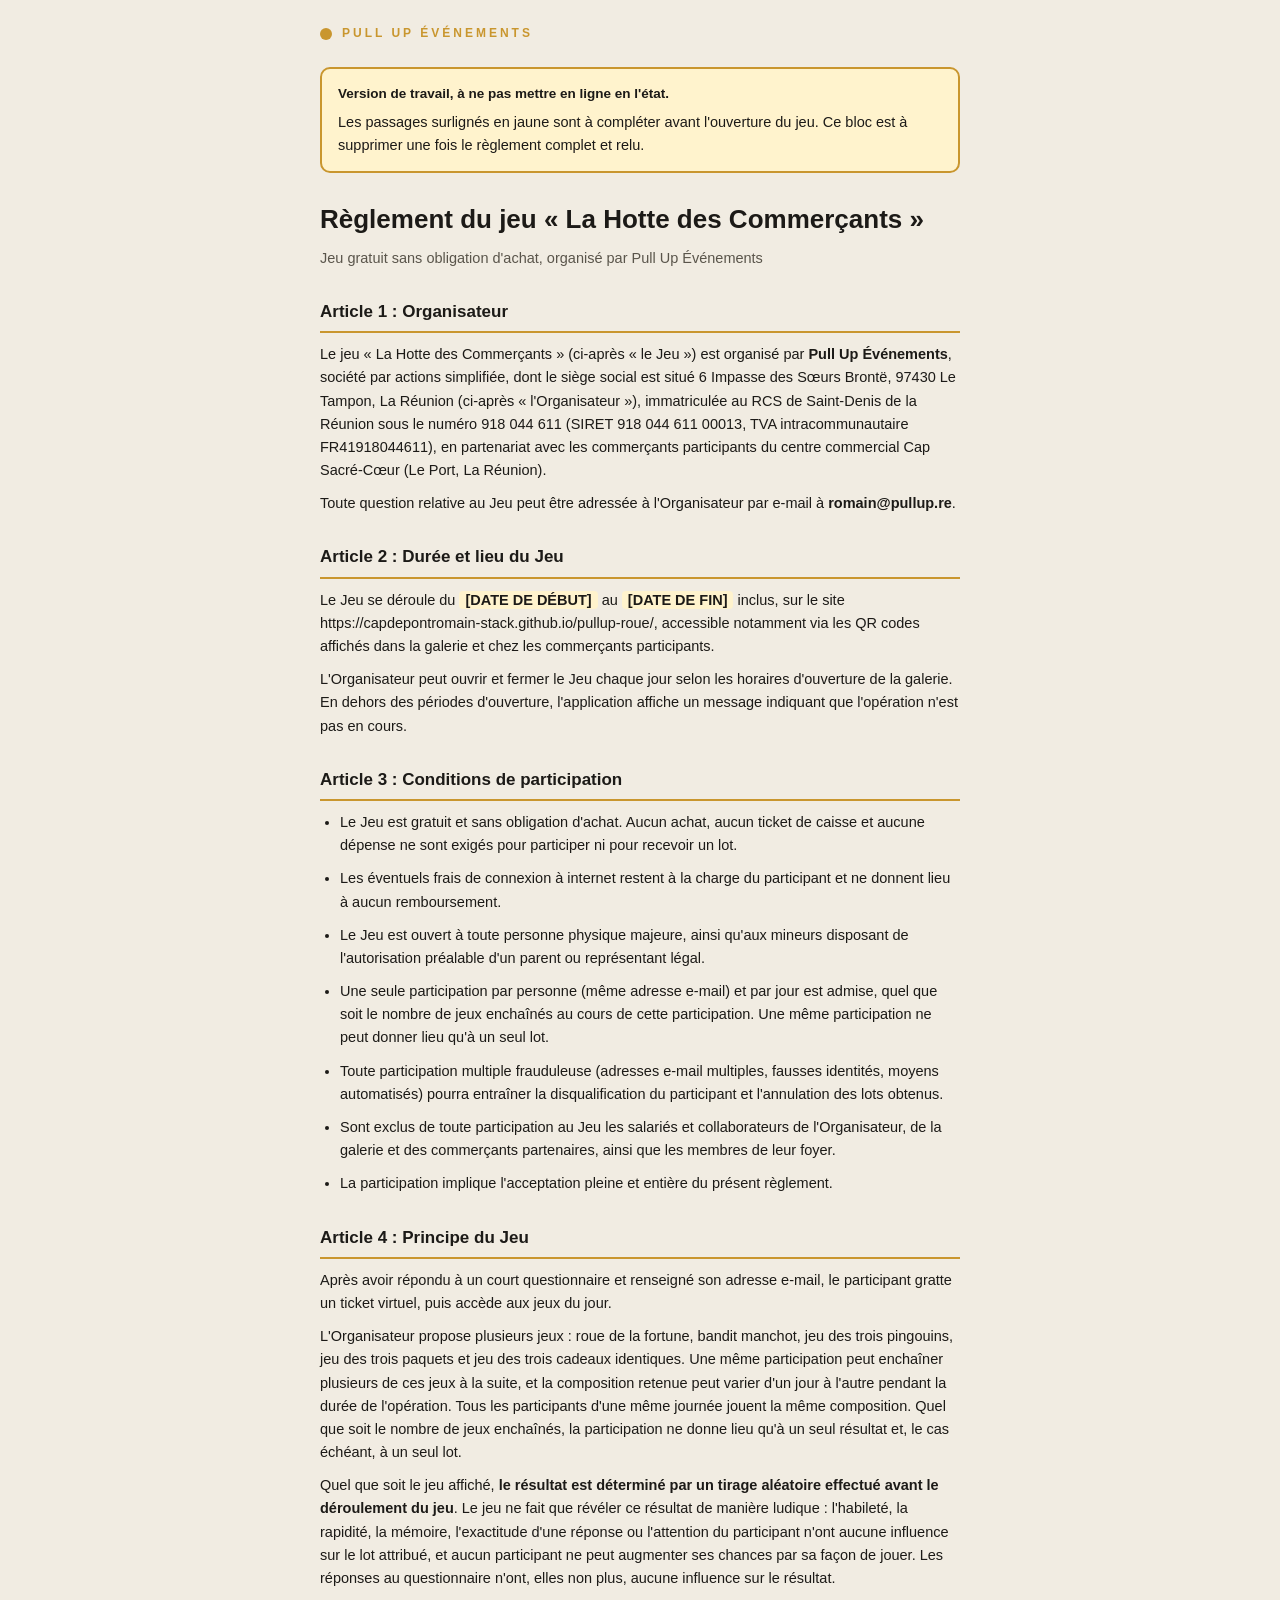
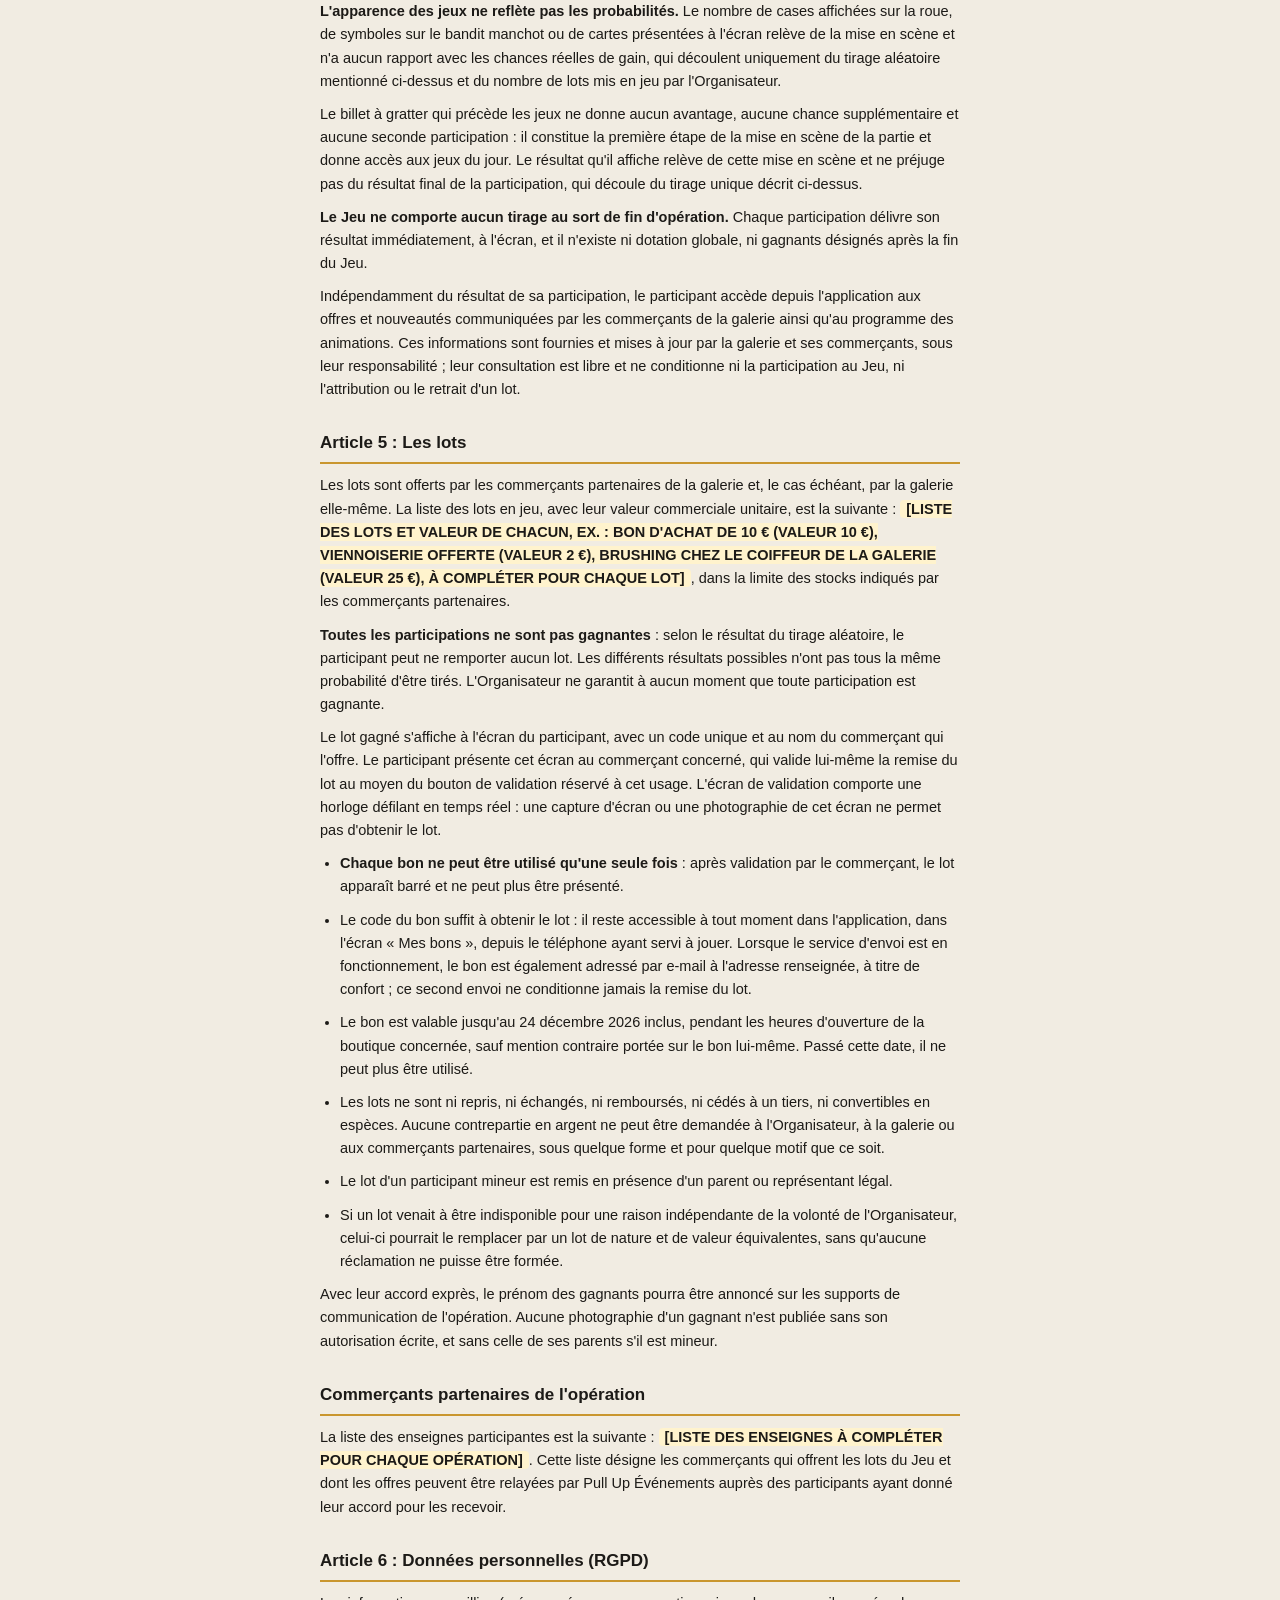
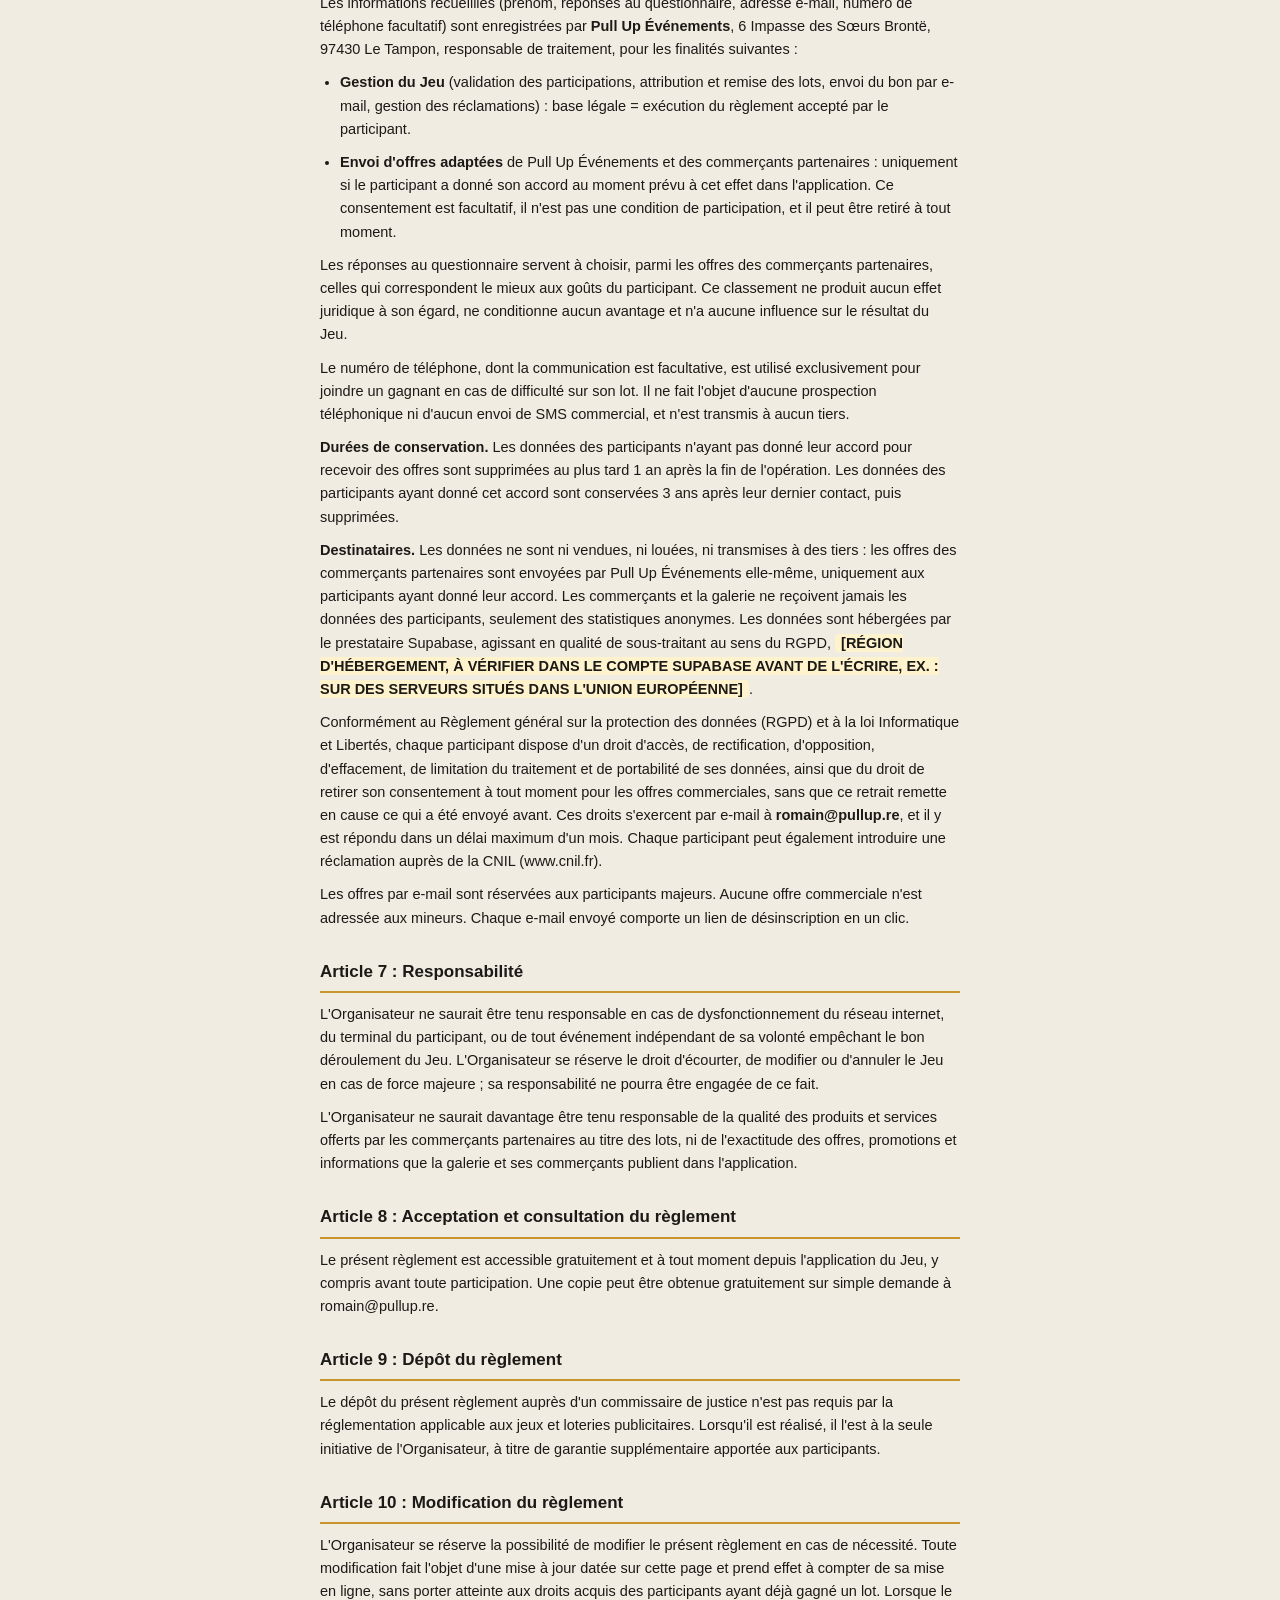
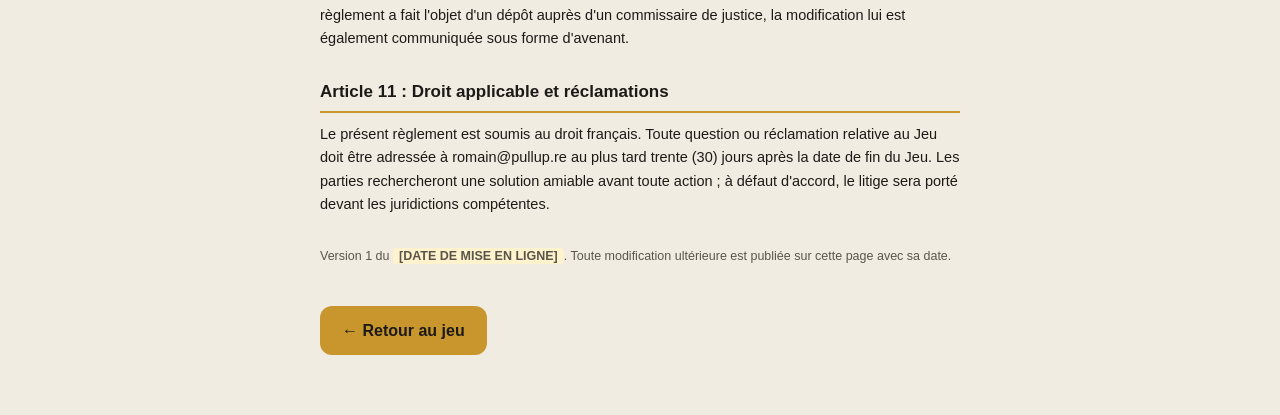
==== commit 172ab3ac: "Tour general 2 : contrastes du theme clair, coches rouges, levier redore, garde des mineurs blindee," ====
--- a/reglement.html
+++ b/reglement.html
@@ -136,7 +136,7 @@
     <p>Le lot gagné s'affiche à l'écran du participant, avec un code unique et au nom du commerçant qui l'offre. Le participant présente cet écran au commerçant concerné, qui valide lui-même la remise du lot au moyen du bouton de validation réservé à cet usage. L'écran de validation comporte une horloge défilant en temps réel : une capture d'écran ou une photographie de cet écran ne permet pas d'obtenir le lot.</p>
     <ul>
       <li><strong>Chaque bon ne peut être utilisé qu'une seule fois</strong> : après validation par le commerçant, le lot apparaît barré et ne peut plus être présenté.</li>
-      <li>Le code affiché à l'écran suffit à obtenir le lot : le participant est invité à le noter ou à conserver son écran. Lorsque le service d'envoi est en fonctionnement, le bon est également adressé par e-mail à l'adresse renseignée, à titre de confort ; ce second envoi ne conditionne jamais la remise du lot.</li>
+      <li>Le code du bon suffit à obtenir le lot : il reste accessible à tout moment dans l'application, dans l'écran « Mes bons », depuis le téléphone ayant servi à jouer. Lorsque le service d'envoi est en fonctionnement, le bon est également adressé par e-mail à l'adresse renseignée, à titre de confort ; ce second envoi ne conditionne jamais la remise du lot.</li>
       <li>Le bon est valable jusqu'au 24 décembre 2026 inclus, pendant les heures d'ouverture de la boutique concernée, sauf mention contraire portée sur le bon lui-même. Passé cette date, il ne peut plus être utilisé.</li>
       <li>Les lots ne sont ni repris, ni échangés, ni remboursés, ni cédés à un tiers, ni convertibles en espèces. Aucune contrepartie en argent ne peut être demandée à l'Organisateur, à la galerie ou aux commerçants partenaires, sous quelque forme et pour quelque motif que ce soit.</li>
       <li>Le lot d'un participant mineur est remis en présence d'un parent ou représentant légal.</li>
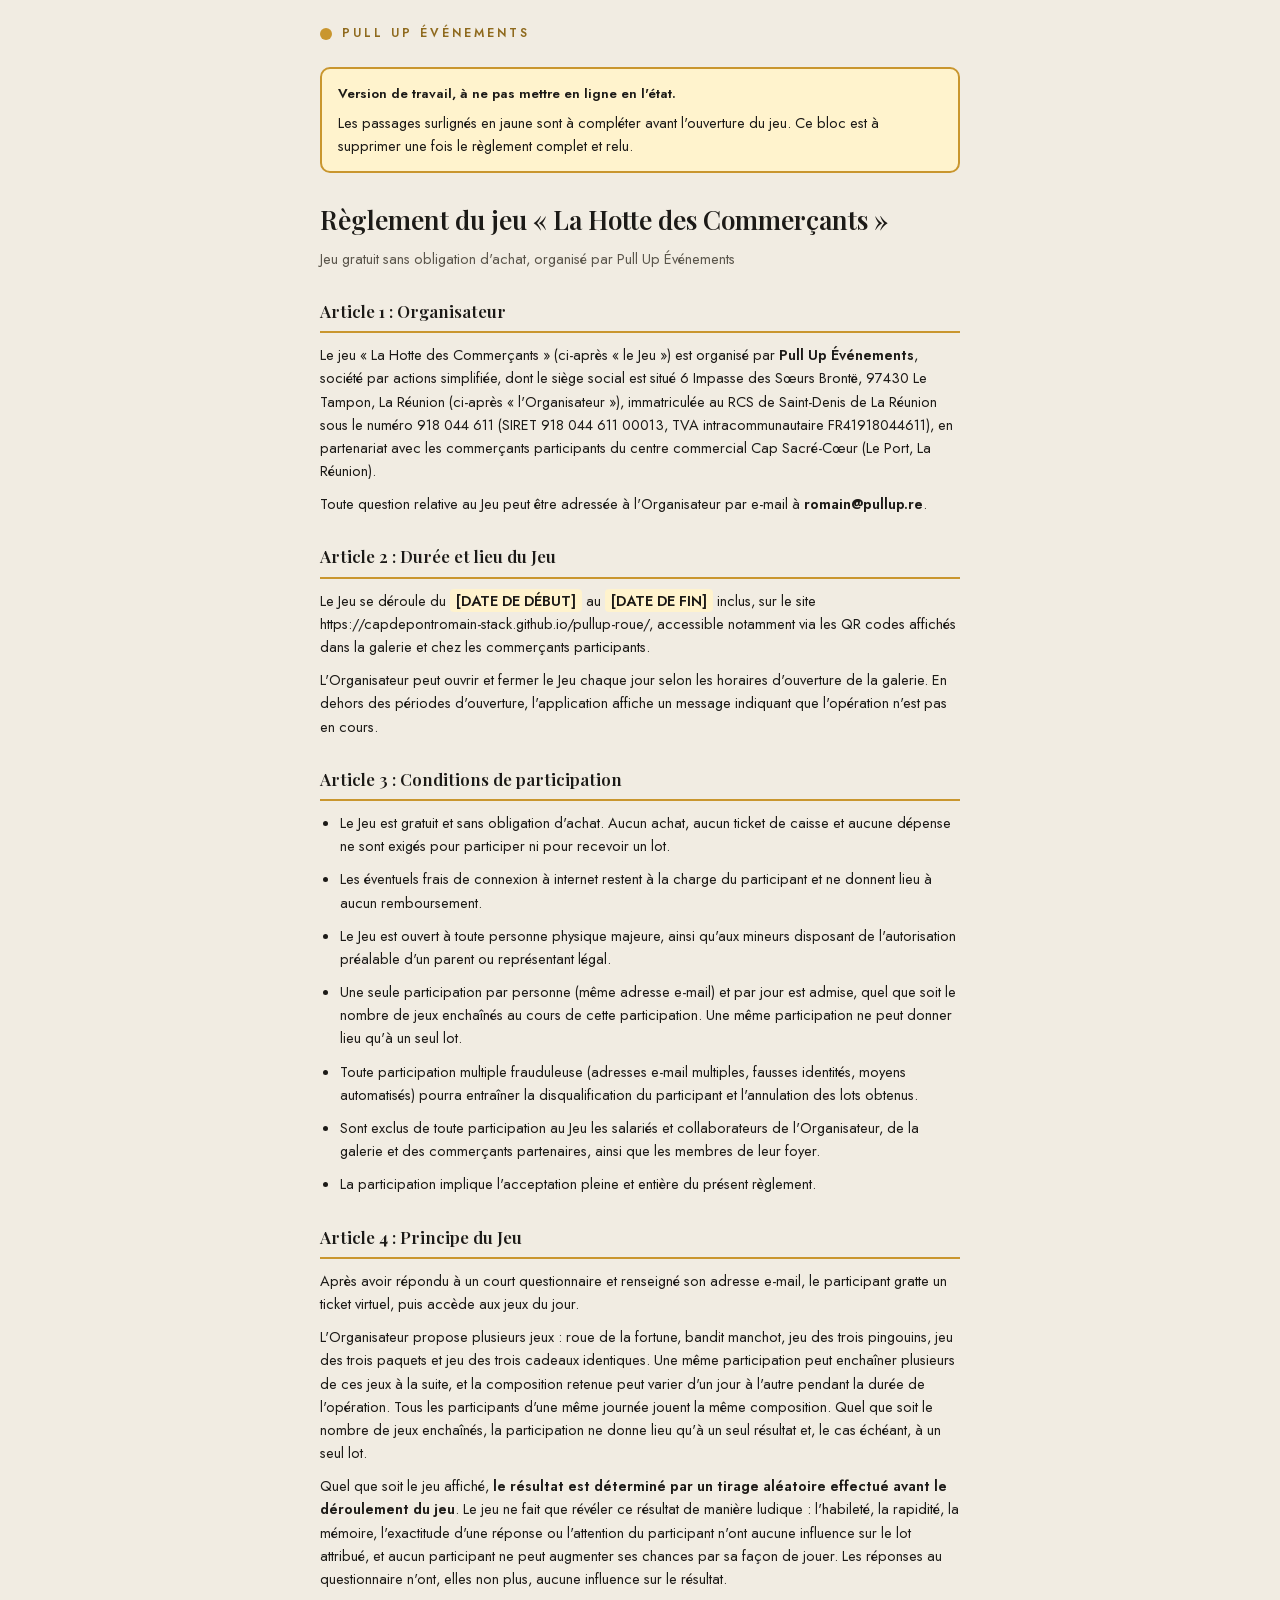
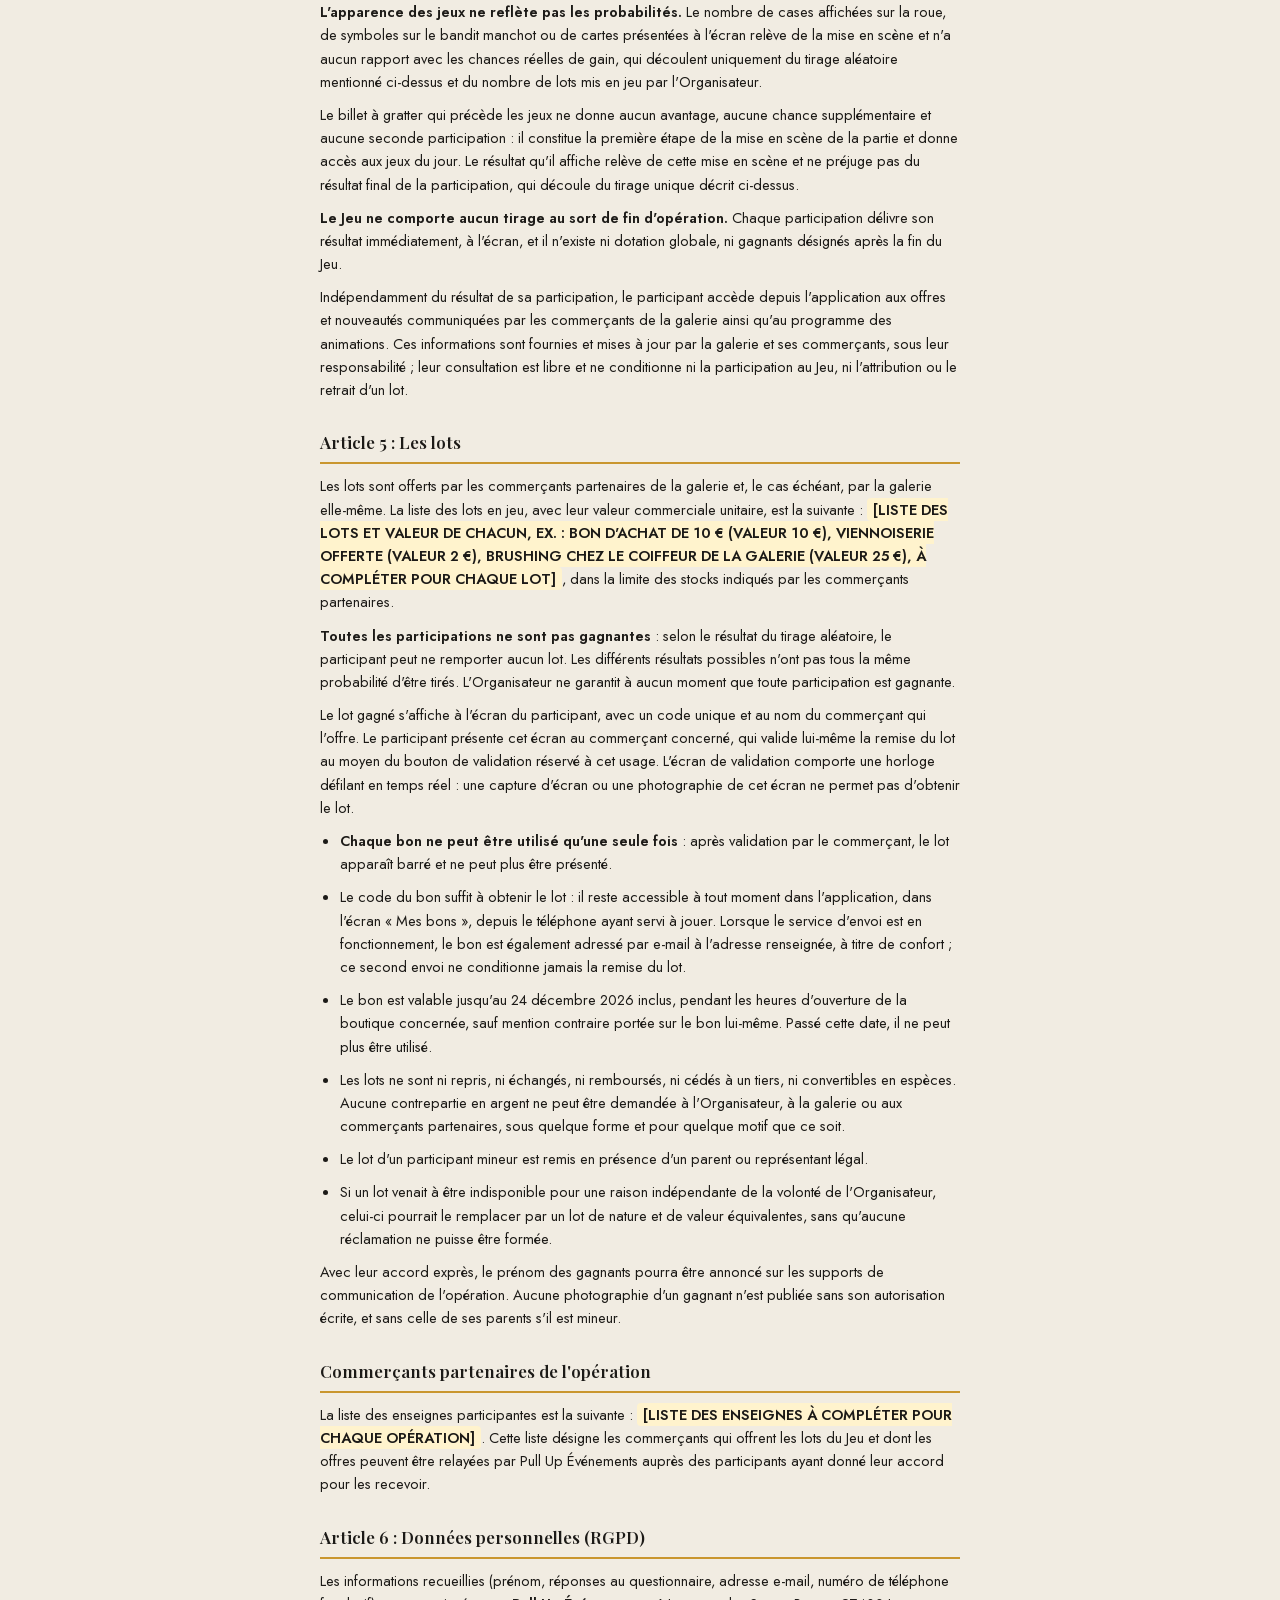
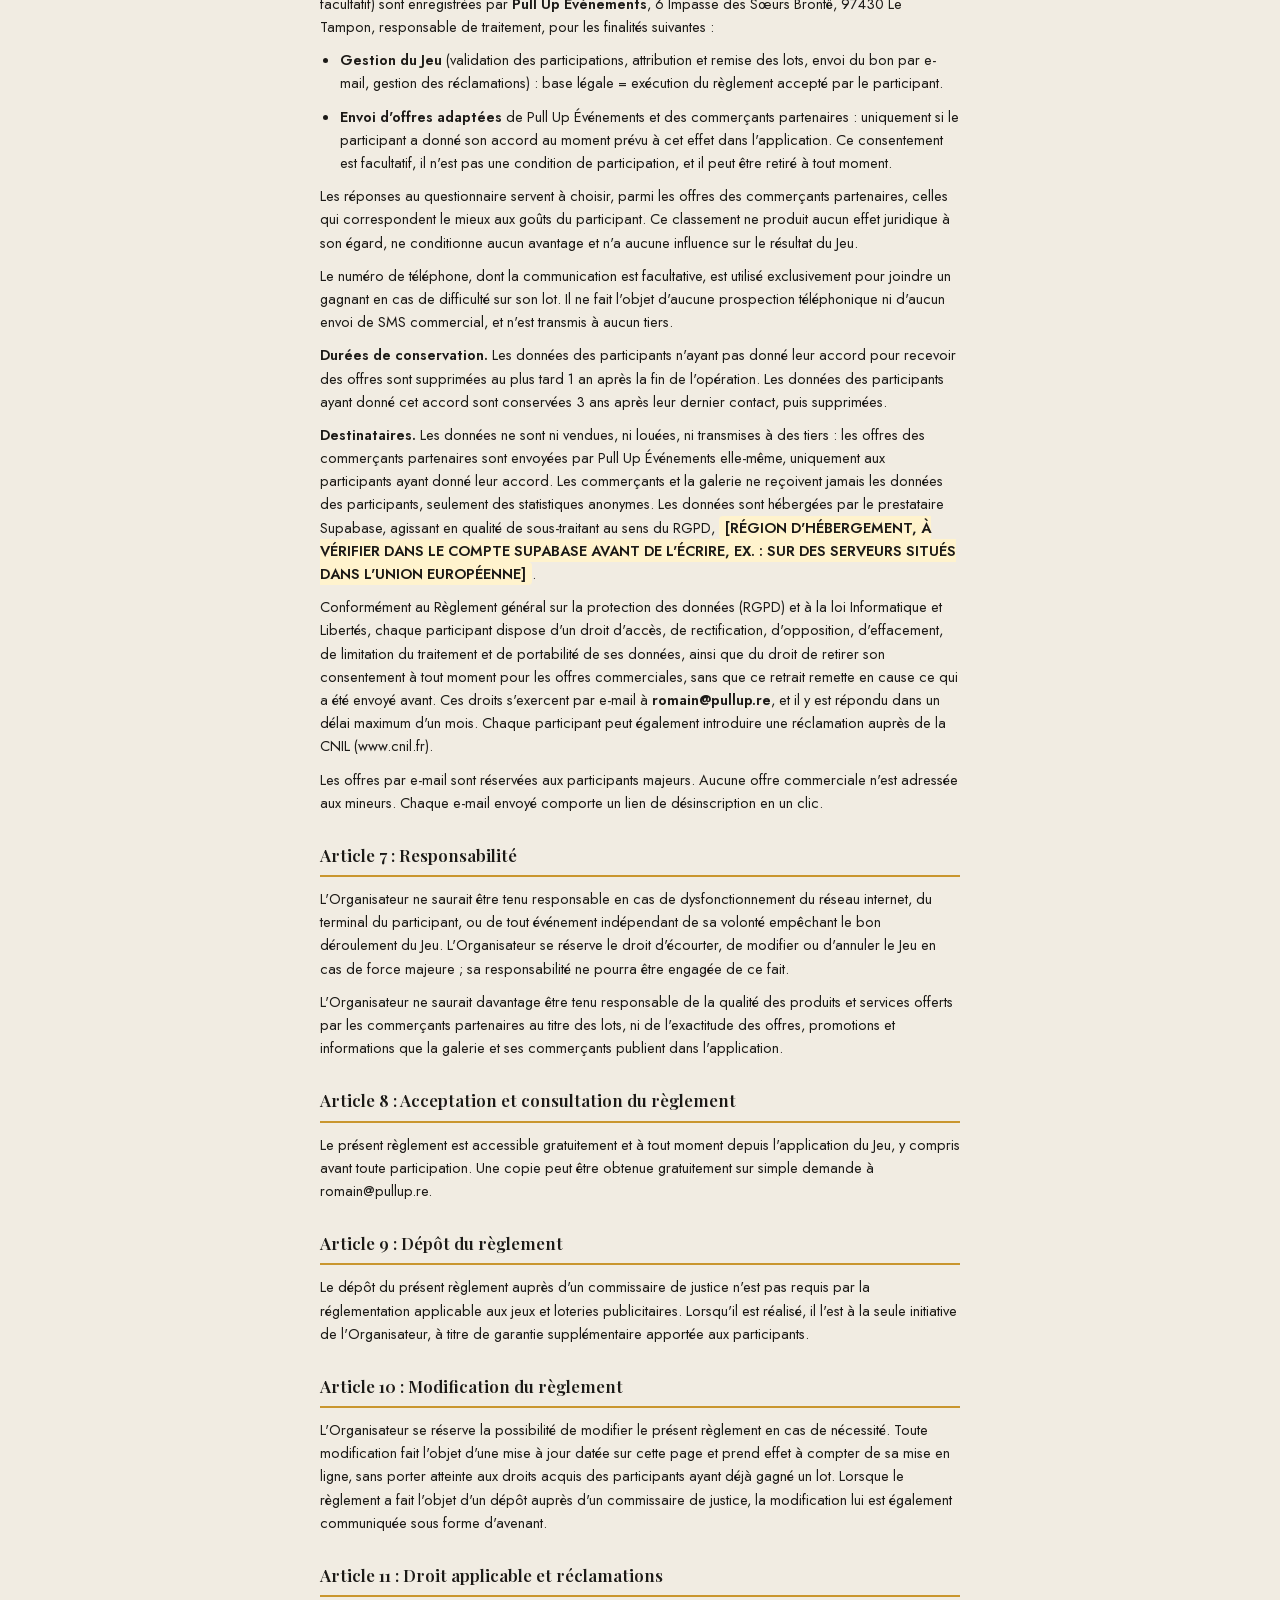
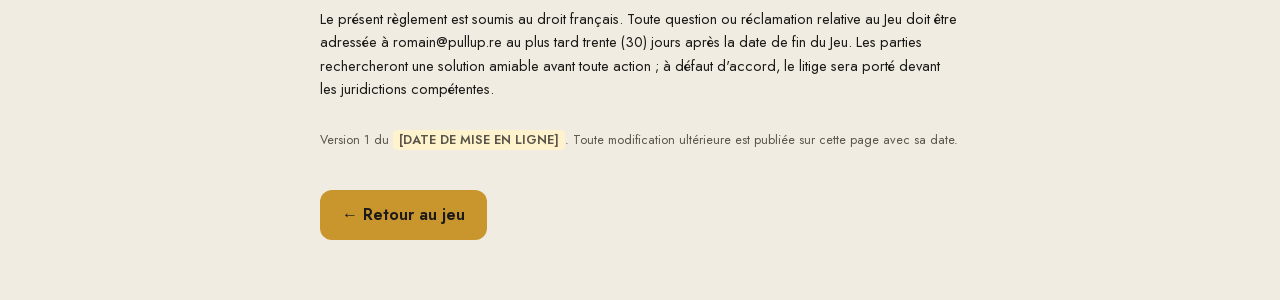
==== commit 299883cc: "Tour general 4 : partage WhatsApp et icone, ecran ferme intelligent, fuseau Reunion, reglement aux c" ====
--- a/reglement.html
+++ b/reglement.html
@@ -3,24 +3,34 @@
 <head>
   <meta charset="UTF-8">
   <meta name="viewport" content="width=device-width, initial-scale=1.0">
+  <meta http-equiv="Content-Security-Policy" content="default-src 'self'; script-src 'self'; style-src 'unsafe-inline'; img-src 'self'; font-src 'self'; base-uri 'none'; form-action 'none'; object-src 'none'; frame-src 'none'">
   <title>Règlement du jeu</title>
   <meta name="robots" content="noindex">
   <style>
+    /* Les polices du jeu, pour que le règlement ne fasse pas pièce
+       rapportée quand on arrive depuis l'application. */
+    @font-face { font-family: 'Jost'; font-style: normal; font-weight: 400; font-display: swap; src: url('fonts/jost-400.woff2') format('woff2'); }
+    @font-face { font-family: 'Jost'; font-style: normal; font-weight: 600; font-display: swap; src: url('fonts/jost-400.woff2') format('woff2'); }
+    @font-face { font-family: 'Playfair Display'; font-style: normal; font-weight: 600; font-display: swap; src: url('fonts/playfairdisplay-600.woff2') format('woff2'); }
     * { margin: 0; padding: 0; box-sizing: border-box; }
     body {
-      font-family: Arial, Helvetica, sans-serif;
+      font-family: 'Jost', Arial, Helvetica, sans-serif;
       background: #F1ECE2;
       color: #1C1A17;
       line-height: 1.6;
       padding: 24px 20px 60px;
+      /* L'adresse du site est un mot de 52 caractères : sans cette
+         règle, elle débordait de l'écran d'un téléphone. */
+      overflow-wrap: anywhere;
     }
     .page { max-width: 640px; margin: 0 auto; }
     .entete { display: flex; align-items: center; gap: 10px; margin-bottom: 24px; }
     .pastille { width: 12px; height: 12px; border-radius: 50%; background: #C9962E; }
-    .marque { font-size: 12px; letter-spacing: 3px; color: #C9962E; font-weight: bold; }
-    h1 { font-size: 26px; margin-bottom: 6px; }
+    .marque { font-size: 12px; letter-spacing: 3px; color: #8F6A1E; font-weight: bold; }
+    h1 { font-family: 'Playfair Display', Georgia, serif; font-size: 26px; margin-bottom: 6px; }
     .sous-titre { color: #5A554B; margin-bottom: 28px; }
     h2 {
+      font-family: 'Playfair Display', Georgia, serif;
       font-size: 17px; margin: 28px 0 10px;
       padding-bottom: 6px; border-bottom: 2px solid #C9962E;
     }
@@ -63,10 +73,11 @@
         un joueur sur quatre lisait une promesse sans effet. Le billet
         n'annonce plus qu'une place et le programme de la partie.
         Ne jamais réintroduire d'avantage sans que le SERVEUR le calcule.
-      - Article 4 : la liste des jeux ne cite plus « Suis le Cadeau »,
-        « Le Juste Prix » ni le jeu de mémoire, qui ne sont atteignables par
-        aucun joueur. Elle cite les cinq jeux réellement disponibles, et elle
-        décrit le parcours en plusieurs manches enchaînées dans la même partie.
+      - Article 4 (mis à jour le 29/08/2026) : le parcours réel joue
+        bandit manchot + roue (MANCHES_DEFAUT dans app.js) ; les autres jeux
+        listés restent activables par la colonne « jeu » de la base, la
+        formule « propose plusieurs jeux… la composition retenue peut
+        varier » couvre donc la réalité. À faire confirmer par le juriste.
       - Avant toute modification de cette liste, ouvrir app.js et lire la
         table FICHIERS_JEUX : elle est la seule source de vérité.
 
@@ -103,7 +114,7 @@
     <p class="sous-titre">Jeu gratuit sans obligation d'achat, organisé par Pull Up Événements</p>
 
     <h2>Article 1 : Organisateur</h2>
-    <p>Le jeu « La Hotte des Commerçants » (ci-après « le Jeu ») est organisé par <strong>Pull Up Événements</strong>, société par actions simplifiée, dont le siège social est situé 6 Impasse des Sœurs Brontë, 97430 Le Tampon, La Réunion (ci-après « l'Organisateur »), immatriculée au RCS de Saint-Denis de la Réunion sous le numéro 918 044 611 (SIRET 918 044 611 00013, TVA intracommunautaire FR41918044611), en partenariat avec les commerçants participants du centre commercial Cap Sacré-Cœur (Le Port, La Réunion).</p>
+    <p>Le jeu « La Hotte des Commerçants » (ci-après « le Jeu ») est organisé par <strong>Pull Up Événements</strong>, société par actions simplifiée, dont le siège social est situé 6 Impasse des Sœurs Brontë, 97430 Le Tampon, La Réunion (ci-après « l'Organisateur »), immatriculée au RCS de Saint-Denis de La Réunion sous le numéro 918 044 611 (SIRET 918 044 611 00013, TVA intracommunautaire FR41918044611), en partenariat avec les commerçants participants du centre commercial Cap Sacré-Cœur (Le Port, La Réunion).</p>
     <p>Toute question relative au Jeu peut être adressée à l'Organisateur par e-mail à <strong>romain@pullup.re</strong>.</p>
 
     <h2>Article 2 : Durée et lieu du Jeu</h2>
@@ -180,18 +191,6 @@
 
     <a class="retour" href="index.html" id="lien-retour">← Retour au jeu</a>
   </div>
-  <script>
-    // Le bouton « Retour au jeu » ramène vers la MÊME opération que
-    // celle d'où le joueur vient (le lien d'ouverture porte ?e=...).
-    // Sans cela, il retombait sur l'opération par défaut, c'est-à-dire
-    // un habillage qui n'est pas celui de sa galerie.
-    (function () {
-      var slug = new URLSearchParams(location.search).get('e');
-      if (slug) {
-        document.getElementById('lien-retour').href =
-          'index.html?e=' + encodeURIComponent(slug);
-      }
-    })();
-  </script>
+  <script src="reglement.js" defer></script>
 </body>
 </html>
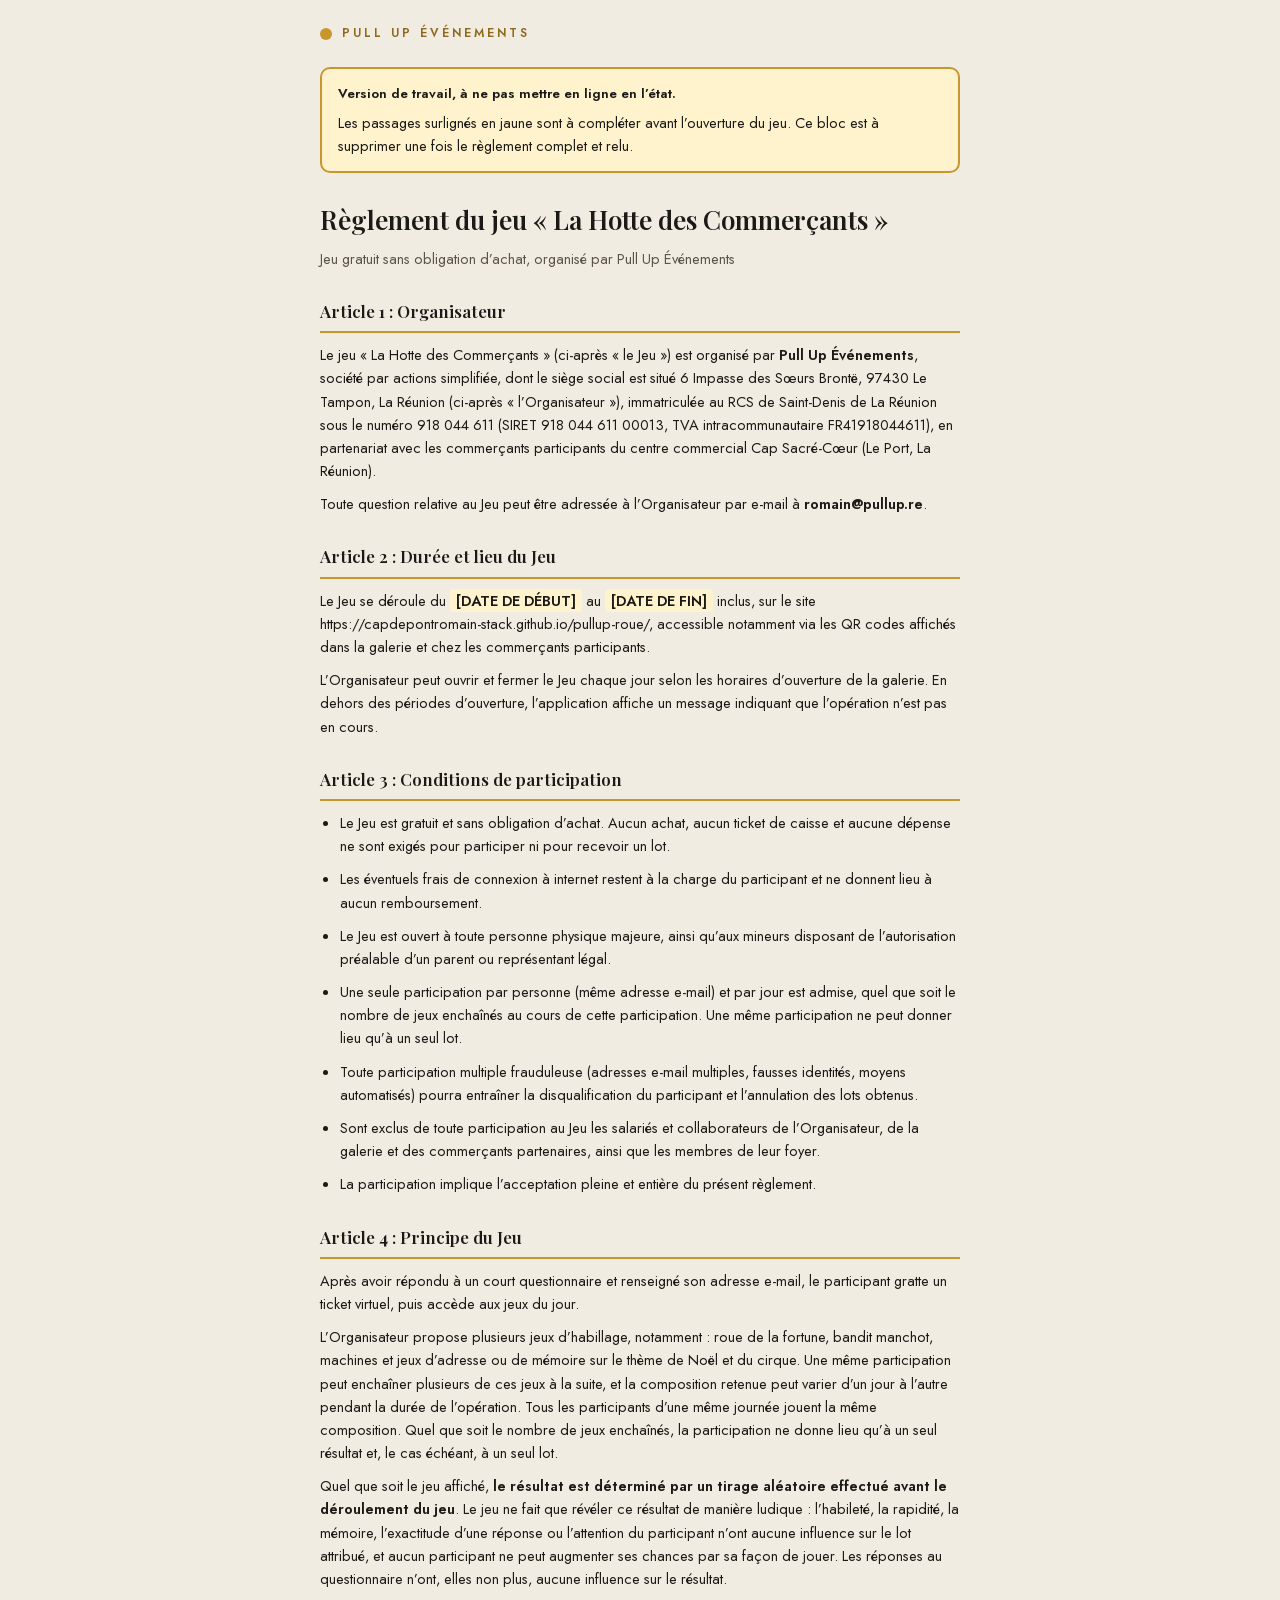
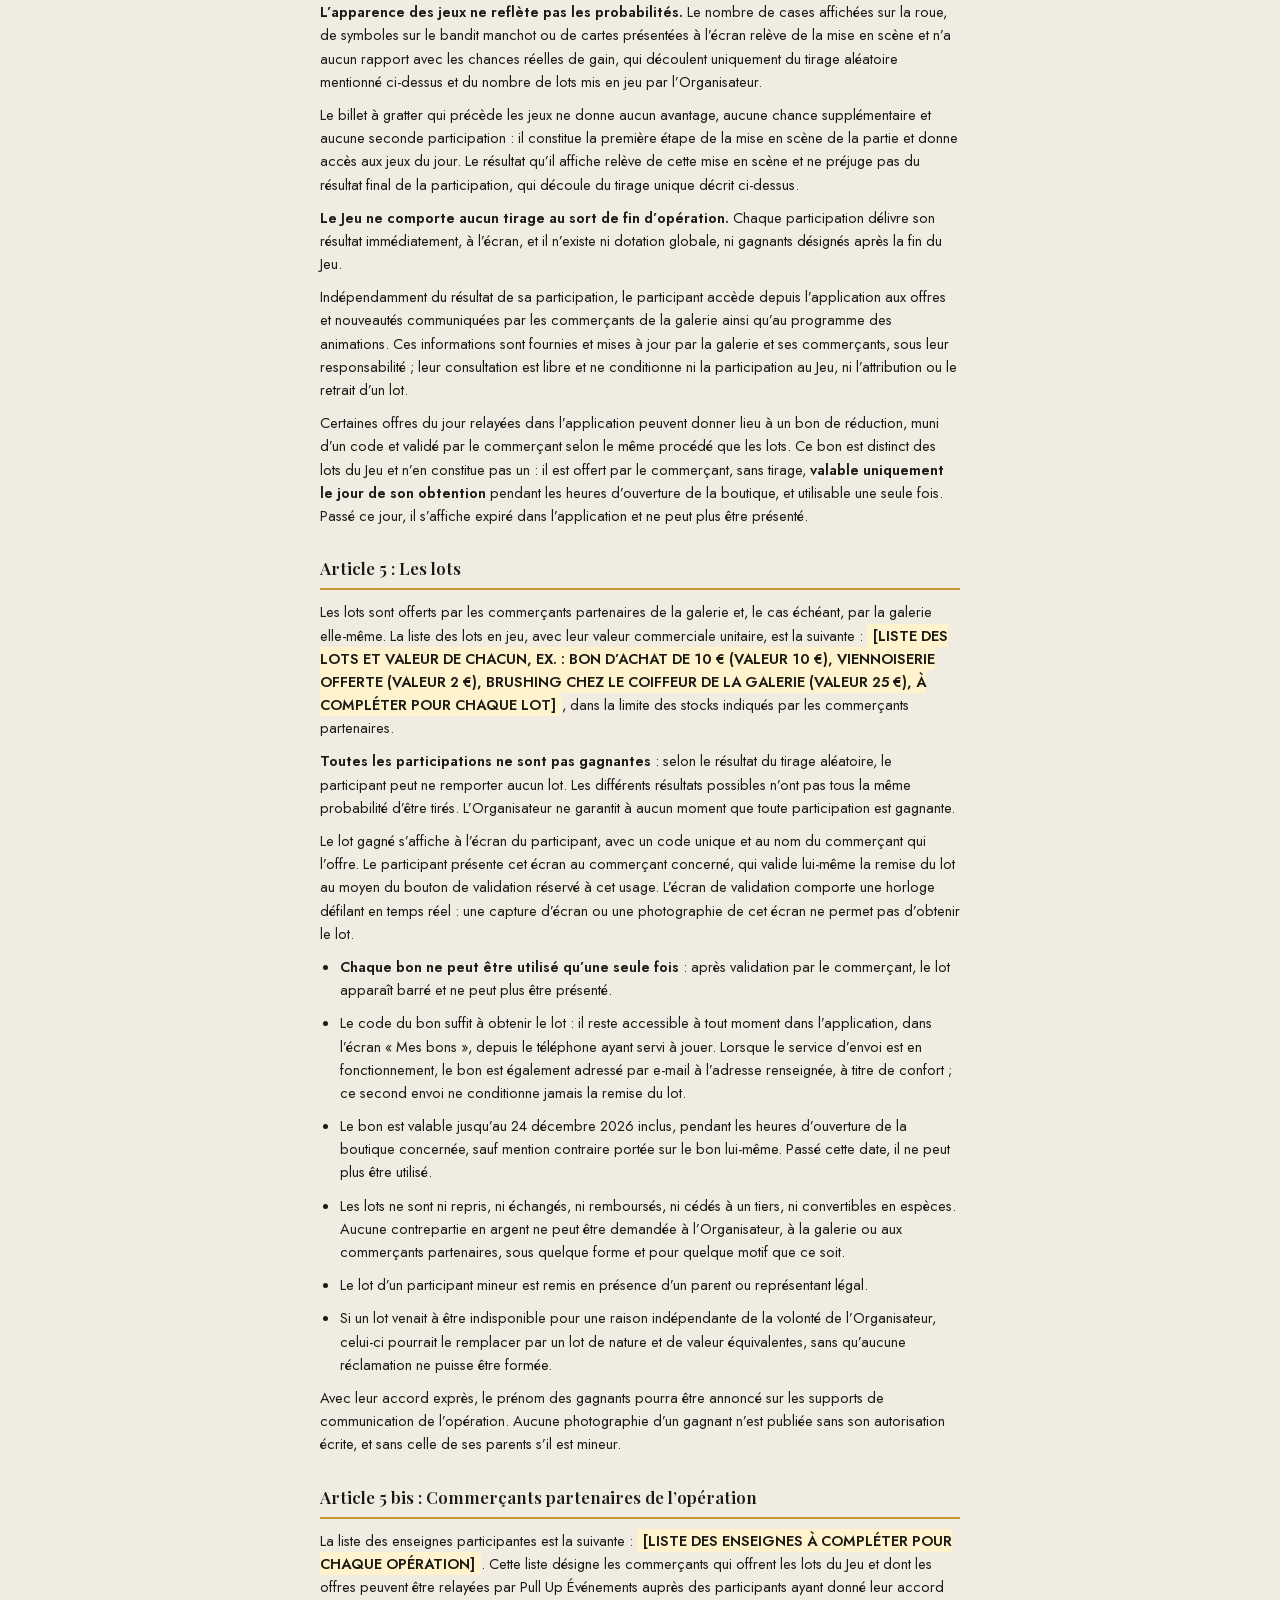
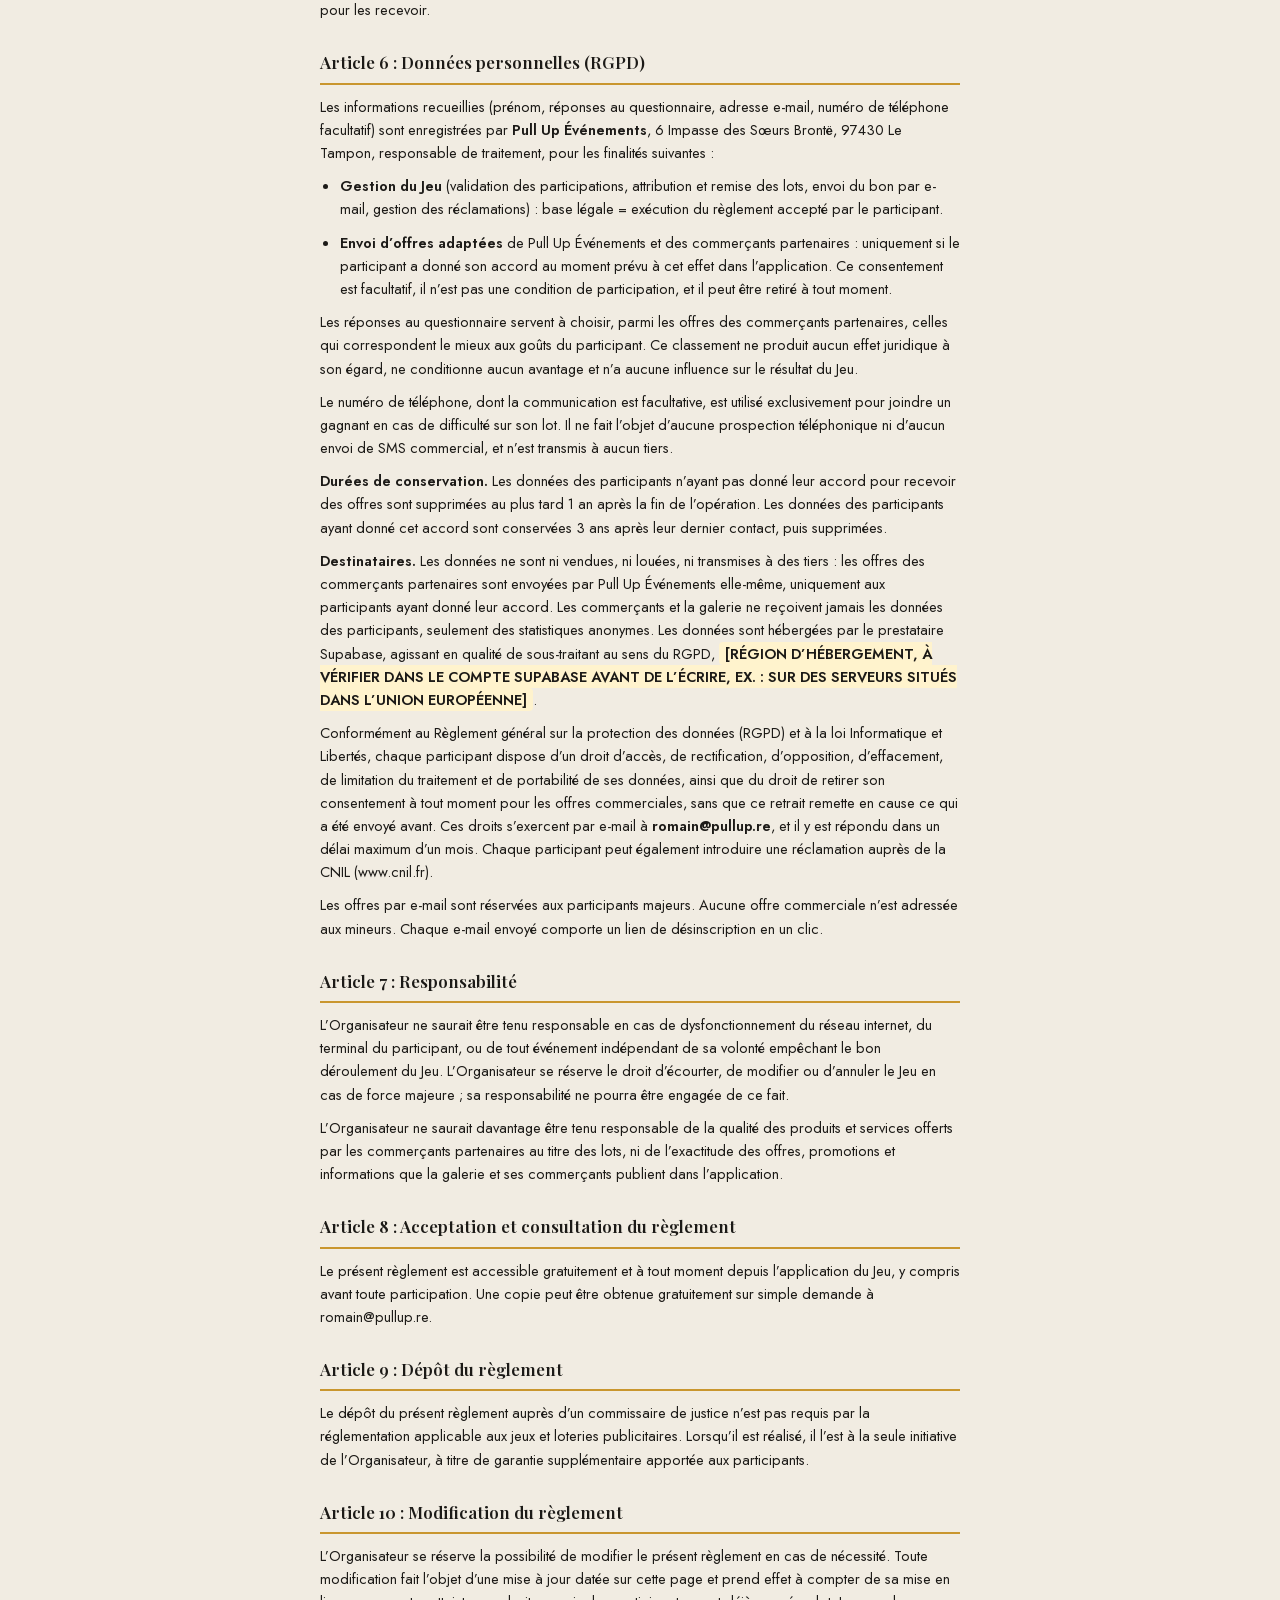
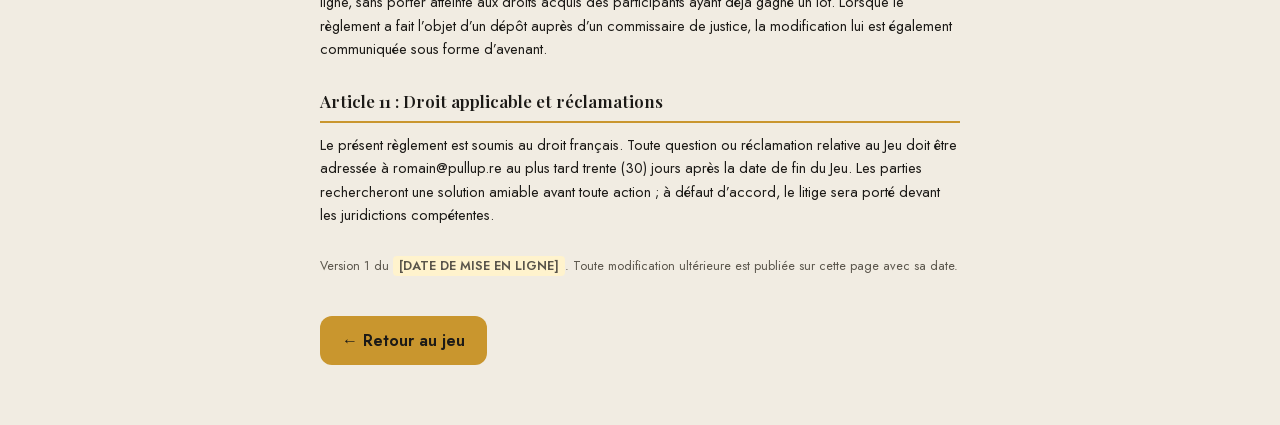
==== commit ee6e6052: "Tour general 6 du 29 aout" ====
--- a/reglement.html
+++ b/reglement.html
@@ -87,14 +87,14 @@
     affiches, les mails et l'application.
 
     À COMPLÉTER AVANT LA MISE EN LIGNE (toutes les zones surlignées en jaune) :
-      1. le nom de l'opération et le nom de la galerie ;
-      2. le numéro SIREN de Pull Up Événements ;
-      3. les dates de début et de fin, et l'adresse du site du jeu ;
-      4. la liste des lots avec la valeur en euros de chacun ;
-      5. la date de validité des bons ;
-      6. la liste des enseignes partenaires ;
-      7. la région d'hébergement Supabase, après l'avoir vérifiée dans le compte ;
-      8. la date de la version, en bas de page ;
+      1. les dates de début et de fin de l'opération (article 2) ;
+      2. la liste des lots avec la valeur en euros de chacun (article 5) ;
+      3. la liste des enseignes partenaires (article 5 bis) ;
+      4. la région d'hébergement Supabase, après l'avoir vérifiée dans le compte (article 6) ;
+      5. la date de la version, en bas de page ;
+    (déjà remplis le 28/08/2026 : nom de l'opération et de la galerie, SIREN
+    et RCS de Pull Up Événements, adresse du site du jeu, validité des bons
+    au 24 décembre 2026)
     puis supprimer le bloc « avis-travail » ci-dessous, enregistrer un PDF daté
     du règlement, et faire relire le tout par un juriste.
     ==========================================================================
@@ -106,86 +106,87 @@
     </header>
 
     <div class="avis-travail">
-      <strong>Version de travail, à ne pas mettre en ligne en l'état.</strong>
-      <p>Les passages surlignés en jaune sont à compléter avant l'ouverture du jeu. Ce bloc est à supprimer une fois le règlement complet et relu.</p>
+      <strong>Version de travail, à ne pas mettre en ligne en l’état.</strong>
+      <p>Les passages surlignés en jaune sont à compléter avant l’ouverture du jeu. Ce bloc est à supprimer une fois le règlement complet et relu.</p>
     </div>
 
     <h1>Règlement du jeu « La Hotte des Commerçants »</h1>
-    <p class="sous-titre">Jeu gratuit sans obligation d'achat, organisé par Pull Up Événements</p>
+    <p class="sous-titre">Jeu gratuit sans obligation d’achat, organisé par Pull Up Événements</p>
 
     <h2>Article 1 : Organisateur</h2>
-    <p>Le jeu « La Hotte des Commerçants » (ci-après « le Jeu ») est organisé par <strong>Pull Up Événements</strong>, société par actions simplifiée, dont le siège social est situé 6 Impasse des Sœurs Brontë, 97430 Le Tampon, La Réunion (ci-après « l'Organisateur »), immatriculée au RCS de Saint-Denis de La Réunion sous le numéro 918 044 611 (SIRET 918 044 611 00013, TVA intracommunautaire FR41918044611), en partenariat avec les commerçants participants du centre commercial Cap Sacré-Cœur (Le Port, La Réunion).</p>
-    <p>Toute question relative au Jeu peut être adressée à l'Organisateur par e-mail à <strong>romain@pullup.re</strong>.</p>
+    <p>Le jeu « La Hotte des Commerçants » (ci-après « le Jeu ») est organisé par <strong>Pull Up Événements</strong>, société par actions simplifiée, dont le siège social est situé 6 Impasse des Sœurs Brontë, 97430 Le Tampon, La Réunion (ci-après « l’Organisateur »), immatriculée au RCS de Saint-Denis de La Réunion sous le numéro 918 044 611 (SIRET 918 044 611 00013, TVA intracommunautaire FR41918044611), en partenariat avec les commerçants participants du centre commercial Cap Sacré-Cœur (Le Port, La Réunion).</p>
+    <p>Toute question relative au Jeu peut être adressée à l’Organisateur par e-mail à <strong>romain@pullup.re</strong>.</p>
 
     <h2>Article 2 : Durée et lieu du Jeu</h2>
     <p>Le Jeu se déroule du <span class="a-completer">[DATE DE DÉBUT]</span> au <span class="a-completer">[DATE DE FIN]</span> inclus, sur le site https://capdepontromain-stack.github.io/pullup-roue/, accessible notamment via les QR codes affichés dans la galerie et chez les commerçants participants.</p>
-    <p>L'Organisateur peut ouvrir et fermer le Jeu chaque jour selon les horaires d'ouverture de la galerie. En dehors des périodes d'ouverture, l'application affiche un message indiquant que l'opération n'est pas en cours.</p>
+    <p>L’Organisateur peut ouvrir et fermer le Jeu chaque jour selon les horaires d’ouverture de la galerie. En dehors des périodes d’ouverture, l’application affiche un message indiquant que l’opération n’est pas en cours.</p>
 
     <h2>Article 3 : Conditions de participation</h2>
     <ul>
-      <li>Le Jeu est gratuit et sans obligation d'achat. Aucun achat, aucun ticket de caisse et aucune dépense ne sont exigés pour participer ni pour recevoir un lot.</li>
+      <li>Le Jeu est gratuit et sans obligation d’achat. Aucun achat, aucun ticket de caisse et aucune dépense ne sont exigés pour participer ni pour recevoir un lot.</li>
       <li>Les éventuels frais de connexion à internet restent à la charge du participant et ne donnent lieu à aucun remboursement.</li>
-      <li>Le Jeu est ouvert à toute personne physique majeure, ainsi qu'aux mineurs disposant de l'autorisation préalable d'un parent ou représentant légal.</li>
-      <li>Une seule participation par personne (même adresse e-mail) et par jour est admise, quel que soit le nombre de jeux enchaînés au cours de cette participation. Une même participation ne peut donner lieu qu'à un seul lot.</li>
-      <li>Toute participation multiple frauduleuse (adresses e-mail multiples, fausses identités, moyens automatisés) pourra entraîner la disqualification du participant et l'annulation des lots obtenus.</li>
-      <li>Sont exclus de toute participation au Jeu les salariés et collaborateurs de l'Organisateur, de la galerie et des commerçants partenaires, ainsi que les membres de leur foyer.</li>
-      <li>La participation implique l'acceptation pleine et entière du présent règlement.</li>
+      <li>Le Jeu est ouvert à toute personne physique majeure, ainsi qu’aux mineurs disposant de l’autorisation préalable d’un parent ou représentant légal.</li>
+      <li>Une seule participation par personne (même adresse e-mail) et par jour est admise, quel que soit le nombre de jeux enchaînés au cours de cette participation. Une même participation ne peut donner lieu qu’à un seul lot.</li>
+      <li>Toute participation multiple frauduleuse (adresses e-mail multiples, fausses identités, moyens automatisés) pourra entraîner la disqualification du participant et l’annulation des lots obtenus.</li>
+      <li>Sont exclus de toute participation au Jeu les salariés et collaborateurs de l’Organisateur, de la galerie et des commerçants partenaires, ainsi que les membres de leur foyer.</li>
+      <li>La participation implique l’acceptation pleine et entière du présent règlement.</li>
     </ul>
 
     <h2>Article 4 : Principe du Jeu</h2>
     <p>Après avoir répondu à un court questionnaire et renseigné son adresse e-mail, le participant gratte un ticket virtuel, puis accède aux jeux du jour.</p>
-    <p>L'Organisateur propose plusieurs jeux : roue de la fortune, bandit manchot, jeu des trois pingouins, jeu des trois paquets et jeu des trois cadeaux identiques. Une même participation peut enchaîner plusieurs de ces jeux à la suite, et la composition retenue peut varier d'un jour à l'autre pendant la durée de l'opération. Tous les participants d'une même journée jouent la même composition. Quel que soit le nombre de jeux enchaînés, la participation ne donne lieu qu'à un seul résultat et, le cas échéant, à un seul lot.</p>
-    <p>Quel que soit le jeu affiché, <strong>le résultat est déterminé par un tirage aléatoire effectué avant le déroulement du jeu</strong>. Le jeu ne fait que révéler ce résultat de manière ludique : l'habileté, la rapidité, la mémoire, l'exactitude d'une réponse ou l'attention du participant n'ont aucune influence sur le lot attribué, et aucun participant ne peut augmenter ses chances par sa façon de jouer. Les réponses au questionnaire n'ont, elles non plus, aucune influence sur le résultat.</p>
-    <p><strong>L'apparence des jeux ne reflète pas les probabilités.</strong> Le nombre de cases affichées sur la roue, de symboles sur le bandit manchot ou de cartes présentées à l'écran relève de la mise en scène et n'a aucun rapport avec les chances réelles de gain, qui découlent uniquement du tirage aléatoire mentionné ci-dessus et du nombre de lots mis en jeu par l'Organisateur.</p>
-    <p>Le billet à gratter qui précède les jeux ne donne aucun avantage, aucune chance supplémentaire et aucune seconde participation : il constitue la première étape de la mise en scène de la partie et donne accès aux jeux du jour. Le résultat qu'il affiche relève de cette mise en scène et ne préjuge pas du résultat final de la participation, qui découle du tirage unique décrit ci-dessus.</p>
-    <p><strong>Le Jeu ne comporte aucun tirage au sort de fin d'opération.</strong> Chaque participation délivre son résultat immédiatement, à l'écran, et il n'existe ni dotation globale, ni gagnants désignés après la fin du Jeu.</p>
-    <p>Indépendamment du résultat de sa participation, le participant accède depuis l'application aux offres et nouveautés communiquées par les commerçants de la galerie ainsi qu'au programme des animations. Ces informations sont fournies et mises à jour par la galerie et ses commerçants, sous leur responsabilité ; leur consultation est libre et ne conditionne ni la participation au Jeu, ni l'attribution ou le retrait d'un lot.</p>
+    <p>L’Organisateur propose plusieurs jeux d’habillage, notamment : roue de la fortune, bandit manchot, machines et jeux d’adresse ou de mémoire sur le thème de Noël et du cirque. Une même participation peut enchaîner plusieurs de ces jeux à la suite, et la composition retenue peut varier d’un jour à l’autre pendant la durée de l’opération. Tous les participants d’une même journée jouent la même composition. Quel que soit le nombre de jeux enchaînés, la participation ne donne lieu qu’à un seul résultat et, le cas échéant, à un seul lot.</p>
+    <p>Quel que soit le jeu affiché, <strong>le résultat est déterminé par un tirage aléatoire effectué avant le déroulement du jeu</strong>. Le jeu ne fait que révéler ce résultat de manière ludique : l’habileté, la rapidité, la mémoire, l’exactitude d’une réponse ou l’attention du participant n’ont aucune influence sur le lot attribué, et aucun participant ne peut augmenter ses chances par sa façon de jouer. Les réponses au questionnaire n’ont, elles non plus, aucune influence sur le résultat.</p>
+    <p><strong>L’apparence des jeux ne reflète pas les probabilités.</strong> Le nombre de cases affichées sur la roue, de symboles sur le bandit manchot ou de cartes présentées à l’écran relève de la mise en scène et n’a aucun rapport avec les chances réelles de gain, qui découlent uniquement du tirage aléatoire mentionné ci-dessus et du nombre de lots mis en jeu par l’Organisateur.</p>
+    <p>Le billet à gratter qui précède les jeux ne donne aucun avantage, aucune chance supplémentaire et aucune seconde participation : il constitue la première étape de la mise en scène de la partie et donne accès aux jeux du jour. Le résultat qu’il affiche relève de cette mise en scène et ne préjuge pas du résultat final de la participation, qui découle du tirage unique décrit ci-dessus.</p>
+    <p><strong>Le Jeu ne comporte aucun tirage au sort de fin d’opération.</strong> Chaque participation délivre son résultat immédiatement, à l’écran, et il n’existe ni dotation globale, ni gagnants désignés après la fin du Jeu.</p>
+    <p>Indépendamment du résultat de sa participation, le participant accède depuis l’application aux offres et nouveautés communiquées par les commerçants de la galerie ainsi qu’au programme des animations. Ces informations sont fournies et mises à jour par la galerie et ses commerçants, sous leur responsabilité ; leur consultation est libre et ne conditionne ni la participation au Jeu, ni l’attribution ou le retrait d’un lot.</p>
+    <p>Certaines offres du jour relayées dans l’application peuvent donner lieu à un bon de réduction, muni d’un code et validé par le commerçant selon le même procédé que les lots. Ce bon est distinct des lots du Jeu et n’en constitue pas un : il est offert par le commerçant, sans tirage, <strong>valable uniquement le jour de son obtention</strong> pendant les heures d’ouverture de la boutique, et utilisable une seule fois. Passé ce jour, il s’affiche expiré dans l’application et ne peut plus être présenté.</p>
 
     <h2>Article 5 : Les lots</h2>
-    <p>Les lots sont offerts par les commerçants partenaires de la galerie et, le cas échéant, par la galerie elle-même. La liste des lots en jeu, avec leur valeur commerciale unitaire, est la suivante : <span class="a-completer">[LISTE DES LOTS ET VALEUR DE CHACUN, EX. : BON D'ACHAT DE 10 € (VALEUR 10 €), VIENNOISERIE OFFERTE (VALEUR 2 €), BRUSHING CHEZ LE COIFFEUR DE LA GALERIE (VALEUR 25 €), À COMPLÉTER POUR CHAQUE LOT]</span>, dans la limite des stocks indiqués par les commerçants partenaires.</p>
-    <p><strong>Toutes les participations ne sont pas gagnantes</strong> : selon le résultat du tirage aléatoire, le participant peut ne remporter aucun lot. Les différents résultats possibles n'ont pas tous la même probabilité d'être tirés. L'Organisateur ne garantit à aucun moment que toute participation est gagnante.</p>
-    <p>Le lot gagné s'affiche à l'écran du participant, avec un code unique et au nom du commerçant qui l'offre. Le participant présente cet écran au commerçant concerné, qui valide lui-même la remise du lot au moyen du bouton de validation réservé à cet usage. L'écran de validation comporte une horloge défilant en temps réel : une capture d'écran ou une photographie de cet écran ne permet pas d'obtenir le lot.</p>
+    <p>Les lots sont offerts par les commerçants partenaires de la galerie et, le cas échéant, par la galerie elle-même. La liste des lots en jeu, avec leur valeur commerciale unitaire, est la suivante : <span class="a-completer">[LISTE DES LOTS ET VALEUR DE CHACUN, EX. : BON D’ACHAT DE 10 € (VALEUR 10 €), VIENNOISERIE OFFERTE (VALEUR 2 €), BRUSHING CHEZ LE COIFFEUR DE LA GALERIE (VALEUR 25 €), À COMPLÉTER POUR CHAQUE LOT]</span>, dans la limite des stocks indiqués par les commerçants partenaires.</p>
+    <p><strong>Toutes les participations ne sont pas gagnantes</strong> : selon le résultat du tirage aléatoire, le participant peut ne remporter aucun lot. Les différents résultats possibles n’ont pas tous la même probabilité d’être tirés. L’Organisateur ne garantit à aucun moment que toute participation est gagnante.</p>
+    <p>Le lot gagné s’affiche à l’écran du participant, avec un code unique et au nom du commerçant qui l’offre. Le participant présente cet écran au commerçant concerné, qui valide lui-même la remise du lot au moyen du bouton de validation réservé à cet usage. L’écran de validation comporte une horloge défilant en temps réel : une capture d’écran ou une photographie de cet écran ne permet pas d’obtenir le lot.</p>
     <ul>
-      <li><strong>Chaque bon ne peut être utilisé qu'une seule fois</strong> : après validation par le commerçant, le lot apparaît barré et ne peut plus être présenté.</li>
-      <li>Le code du bon suffit à obtenir le lot : il reste accessible à tout moment dans l'application, dans l'écran « Mes bons », depuis le téléphone ayant servi à jouer. Lorsque le service d'envoi est en fonctionnement, le bon est également adressé par e-mail à l'adresse renseignée, à titre de confort ; ce second envoi ne conditionne jamais la remise du lot.</li>
-      <li>Le bon est valable jusqu'au 24 décembre 2026 inclus, pendant les heures d'ouverture de la boutique concernée, sauf mention contraire portée sur le bon lui-même. Passé cette date, il ne peut plus être utilisé.</li>
-      <li>Les lots ne sont ni repris, ni échangés, ni remboursés, ni cédés à un tiers, ni convertibles en espèces. Aucune contrepartie en argent ne peut être demandée à l'Organisateur, à la galerie ou aux commerçants partenaires, sous quelque forme et pour quelque motif que ce soit.</li>
-      <li>Le lot d'un participant mineur est remis en présence d'un parent ou représentant légal.</li>
-      <li>Si un lot venait à être indisponible pour une raison indépendante de la volonté de l'Organisateur, celui-ci pourrait le remplacer par un lot de nature et de valeur équivalentes, sans qu'aucune réclamation ne puisse être formée.</li>
+      <li><strong>Chaque bon ne peut être utilisé qu’une seule fois</strong> : après validation par le commerçant, le lot apparaît barré et ne peut plus être présenté.</li>
+      <li>Le code du bon suffit à obtenir le lot : il reste accessible à tout moment dans l’application, dans l’écran « Mes bons », depuis le téléphone ayant servi à jouer. Lorsque le service d’envoi est en fonctionnement, le bon est également adressé par e-mail à l’adresse renseignée, à titre de confort ; ce second envoi ne conditionne jamais la remise du lot.</li>
+      <li>Le bon est valable jusqu’au 24 décembre 2026 inclus, pendant les heures d’ouverture de la boutique concernée, sauf mention contraire portée sur le bon lui-même. Passé cette date, il ne peut plus être utilisé.</li>
+      <li>Les lots ne sont ni repris, ni échangés, ni remboursés, ni cédés à un tiers, ni convertibles en espèces. Aucune contrepartie en argent ne peut être demandée à l’Organisateur, à la galerie ou aux commerçants partenaires, sous quelque forme et pour quelque motif que ce soit.</li>
+      <li>Le lot d’un participant mineur est remis en présence d’un parent ou représentant légal.</li>
+      <li>Si un lot venait à être indisponible pour une raison indépendante de la volonté de l’Organisateur, celui-ci pourrait le remplacer par un lot de nature et de valeur équivalentes, sans qu’aucune réclamation ne puisse être formée.</li>
     </ul>
-    <p>Avec leur accord exprès, le prénom des gagnants pourra être annoncé sur les supports de communication de l'opération. Aucune photographie d'un gagnant n'est publiée sans son autorisation écrite, et sans celle de ses parents s'il est mineur.</p>
+    <p>Avec leur accord exprès, le prénom des gagnants pourra être annoncé sur les supports de communication de l’opération. Aucune photographie d’un gagnant n’est publiée sans son autorisation écrite, et sans celle de ses parents s’il est mineur.</p>
 
-    <h2 id="commercants">Commerçants partenaires de l'opération</h2>
+    <h2 id="commercants">Article 5 bis : Commerçants partenaires de l’opération</h2>
     <p>La liste des enseignes participantes est la suivante : <span class="a-completer">[LISTE DES ENSEIGNES À COMPLÉTER POUR CHAQUE OPÉRATION]</span>. Cette liste désigne les commerçants qui offrent les lots du Jeu et dont les offres peuvent être relayées par Pull Up Événements auprès des participants ayant donné leur accord pour les recevoir.</p>
 
     <h2 id="donnees">Article 6 : Données personnelles (RGPD)</h2>
     <p>Les informations recueillies (prénom, réponses au questionnaire, adresse e-mail, numéro de téléphone facultatif) sont enregistrées par <strong>Pull Up Événements</strong>, 6 Impasse des Sœurs Brontë, 97430 Le Tampon, responsable de traitement, pour les finalités suivantes :</p>
     <ul>
       <li><strong>Gestion du Jeu</strong> (validation des participations, attribution et remise des lots, envoi du bon par e-mail, gestion des réclamations) : base légale = exécution du règlement accepté par le participant.</li>
-      <li><strong>Envoi d'offres adaptées</strong> de Pull Up Événements et des commerçants partenaires : uniquement si le participant a donné son accord au moment prévu à cet effet dans l'application. Ce consentement est facultatif, il n'est pas une condition de participation, et il peut être retiré à tout moment.</li>
+      <li><strong>Envoi d’offres adaptées</strong> de Pull Up Événements et des commerçants partenaires : uniquement si le participant a donné son accord au moment prévu à cet effet dans l’application. Ce consentement est facultatif, il n’est pas une condition de participation, et il peut être retiré à tout moment.</li>
     </ul>
-    <p>Les réponses au questionnaire servent à choisir, parmi les offres des commerçants partenaires, celles qui correspondent le mieux aux goûts du participant. Ce classement ne produit aucun effet juridique à son égard, ne conditionne aucun avantage et n'a aucune influence sur le résultat du Jeu.</p>
-    <p>Le numéro de téléphone, dont la communication est facultative, est utilisé exclusivement pour joindre un gagnant en cas de difficulté sur son lot. Il ne fait l'objet d'aucune prospection téléphonique ni d'aucun envoi de SMS commercial, et n'est transmis à aucun tiers.</p>
-    <p><strong>Durées de conservation.</strong> Les données des participants n'ayant pas donné leur accord pour recevoir des offres sont supprimées au plus tard 1 an après la fin de l'opération. Les données des participants ayant donné cet accord sont conservées 3 ans après leur dernier contact, puis supprimées.</p>
-    <p><strong>Destinataires.</strong> Les données ne sont ni vendues, ni louées, ni transmises à des tiers : les offres des commerçants partenaires sont envoyées par Pull Up Événements elle-même, uniquement aux participants ayant donné leur accord. Les commerçants et la galerie ne reçoivent jamais les données des participants, seulement des statistiques anonymes. Les données sont hébergées par le prestataire Supabase, agissant en qualité de sous-traitant au sens du RGPD, <span class="a-completer">[RÉGION D'HÉBERGEMENT, À VÉRIFIER DANS LE COMPTE SUPABASE AVANT DE L'ÉCRIRE, EX. : SUR DES SERVEURS SITUÉS DANS L'UNION EUROPÉENNE]</span>.</p>
-    <p>Conformément au Règlement général sur la protection des données (RGPD) et à la loi Informatique et Libertés, chaque participant dispose d'un droit d'accès, de rectification, d'opposition, d'effacement, de limitation du traitement et de portabilité de ses données, ainsi que du droit de retirer son consentement à tout moment pour les offres commerciales, sans que ce retrait remette en cause ce qui a été envoyé avant. Ces droits s'exercent par e-mail à <strong>romain@pullup.re</strong>, et il y est répondu dans un délai maximum d'un mois. Chaque participant peut également introduire une réclamation auprès de la CNIL (www.cnil.fr).</p>
-    <p>Les offres par e-mail sont réservées aux participants majeurs. Aucune offre commerciale n'est adressée aux mineurs. Chaque e-mail envoyé comporte un lien de désinscription en un clic.</p>
+    <p>Les réponses au questionnaire servent à choisir, parmi les offres des commerçants partenaires, celles qui correspondent le mieux aux goûts du participant. Ce classement ne produit aucun effet juridique à son égard, ne conditionne aucun avantage et n’a aucune influence sur le résultat du Jeu.</p>
+    <p>Le numéro de téléphone, dont la communication est facultative, est utilisé exclusivement pour joindre un gagnant en cas de difficulté sur son lot. Il ne fait l’objet d’aucune prospection téléphonique ni d’aucun envoi de SMS commercial, et n’est transmis à aucun tiers.</p>
+    <p><strong>Durées de conservation.</strong> Les données des participants n’ayant pas donné leur accord pour recevoir des offres sont supprimées au plus tard 1 an après la fin de l’opération. Les données des participants ayant donné cet accord sont conservées 3 ans après leur dernier contact, puis supprimées.</p>
+    <p><strong>Destinataires.</strong> Les données ne sont ni vendues, ni louées, ni transmises à des tiers : les offres des commerçants partenaires sont envoyées par Pull Up Événements elle-même, uniquement aux participants ayant donné leur accord. Les commerçants et la galerie ne reçoivent jamais les données des participants, seulement des statistiques anonymes. Les données sont hébergées par le prestataire Supabase, agissant en qualité de sous-traitant au sens du RGPD, <span class="a-completer">[RÉGION D’HÉBERGEMENT, À VÉRIFIER DANS LE COMPTE SUPABASE AVANT DE L’ÉCRIRE, EX. : SUR DES SERVEURS SITUÉS DANS L’UNION EUROPÉENNE]</span>.</p>
+    <p>Conformément au Règlement général sur la protection des données (RGPD) et à la loi Informatique et Libertés, chaque participant dispose d’un droit d’accès, de rectification, d’opposition, d’effacement, de limitation du traitement et de portabilité de ses données, ainsi que du droit de retirer son consentement à tout moment pour les offres commerciales, sans que ce retrait remette en cause ce qui a été envoyé avant. Ces droits s’exercent par e-mail à <strong>romain@pullup.re</strong>, et il y est répondu dans un délai maximum d’un mois. Chaque participant peut également introduire une réclamation auprès de la CNIL (www.cnil.fr).</p>
+    <p>Les offres par e-mail sont réservées aux participants majeurs. Aucune offre commerciale n’est adressée aux mineurs. Chaque e-mail envoyé comporte un lien de désinscription en un clic.</p>
 
     <h2>Article 7 : Responsabilité</h2>
-    <p>L'Organisateur ne saurait être tenu responsable en cas de dysfonctionnement du réseau internet, du terminal du participant, ou de tout événement indépendant de sa volonté empêchant le bon déroulement du Jeu. L'Organisateur se réserve le droit d'écourter, de modifier ou d'annuler le Jeu en cas de force majeure ; sa responsabilité ne pourra être engagée de ce fait.</p>
-    <p>L'Organisateur ne saurait davantage être tenu responsable de la qualité des produits et services offerts par les commerçants partenaires au titre des lots, ni de l'exactitude des offres, promotions et informations que la galerie et ses commerçants publient dans l'application.</p>
+    <p>L’Organisateur ne saurait être tenu responsable en cas de dysfonctionnement du réseau internet, du terminal du participant, ou de tout événement indépendant de sa volonté empêchant le bon déroulement du Jeu. L’Organisateur se réserve le droit d’écourter, de modifier ou d’annuler le Jeu en cas de force majeure ; sa responsabilité ne pourra être engagée de ce fait.</p>
+    <p>L’Organisateur ne saurait davantage être tenu responsable de la qualité des produits et services offerts par les commerçants partenaires au titre des lots, ni de l’exactitude des offres, promotions et informations que la galerie et ses commerçants publient dans l’application.</p>
 
     <h2>Article 8 : Acceptation et consultation du règlement</h2>
-    <p>Le présent règlement est accessible gratuitement et à tout moment depuis l'application du Jeu, y compris avant toute participation. Une copie peut être obtenue gratuitement sur simple demande à romain@pullup.re.</p>
+    <p>Le présent règlement est accessible gratuitement et à tout moment depuis l’application du Jeu, y compris avant toute participation. Une copie peut être obtenue gratuitement sur simple demande à romain@pullup.re.</p>
 
     <h2>Article 9 : Dépôt du règlement</h2>
-    <p>Le dépôt du présent règlement auprès d'un commissaire de justice n'est pas requis par la réglementation applicable aux jeux et loteries publicitaires. Lorsqu'il est réalisé, il l'est à la seule initiative de l'Organisateur, à titre de garantie supplémentaire apportée aux participants.</p>
+    <p>Le dépôt du présent règlement auprès d’un commissaire de justice n’est pas requis par la réglementation applicable aux jeux et loteries publicitaires. Lorsqu’il est réalisé, il l’est à la seule initiative de l’Organisateur, à titre de garantie supplémentaire apportée aux participants.</p>
 
     <h2>Article 10 : Modification du règlement</h2>
-    <p>L'Organisateur se réserve la possibilité de modifier le présent règlement en cas de nécessité. Toute modification fait l'objet d'une mise à jour datée sur cette page et prend effet à compter de sa mise en ligne, sans porter atteinte aux droits acquis des participants ayant déjà gagné un lot. Lorsque le règlement a fait l'objet d'un dépôt auprès d'un commissaire de justice, la modification lui est également communiquée sous forme d'avenant.</p>
+    <p>L’Organisateur se réserve la possibilité de modifier le présent règlement en cas de nécessité. Toute modification fait l’objet d’une mise à jour datée sur cette page et prend effet à compter de sa mise en ligne, sans porter atteinte aux droits acquis des participants ayant déjà gagné un lot. Lorsque le règlement a fait l’objet d’un dépôt auprès d’un commissaire de justice, la modification lui est également communiquée sous forme d’avenant.</p>
 
     <h2>Article 11 : Droit applicable et réclamations</h2>
-    <p>Le présent règlement est soumis au droit français. Toute question ou réclamation relative au Jeu doit être adressée à romain@pullup.re au plus tard trente (30) jours après la date de fin du Jeu. Les parties rechercheront une solution amiable avant toute action ; à défaut d'accord, le litige sera porté devant les juridictions compétentes.</p>
+    <p>Le présent règlement est soumis au droit français. Toute question ou réclamation relative au Jeu doit être adressée à romain@pullup.re au plus tard trente (30) jours après la date de fin du Jeu. Les parties rechercheront une solution amiable avant toute action ; à défaut d’accord, le litige sera porté devant les juridictions compétentes.</p>
 
     <p class="version">Version 1 du <span class="a-completer">[DATE DE MISE EN LIGNE]</span>. Toute modification ultérieure est publiée sur cette page avec sa date.</p>
 
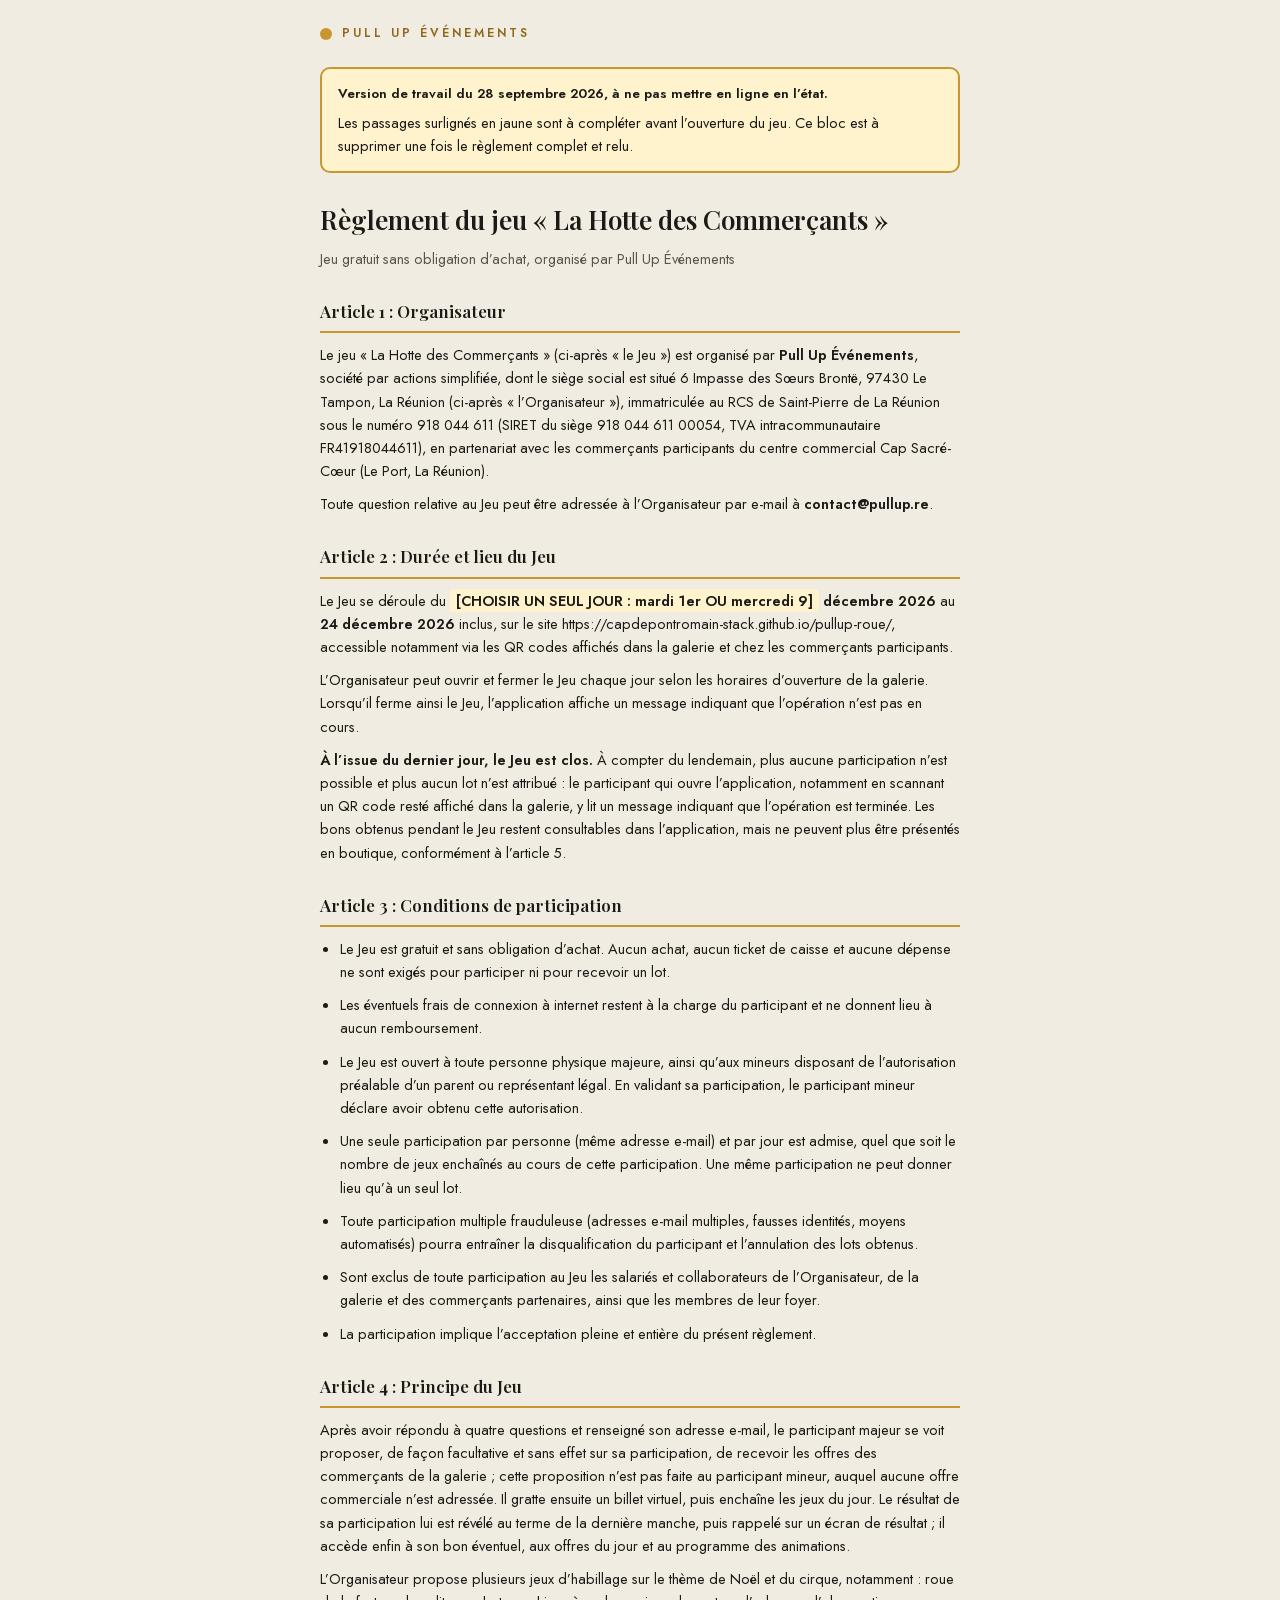
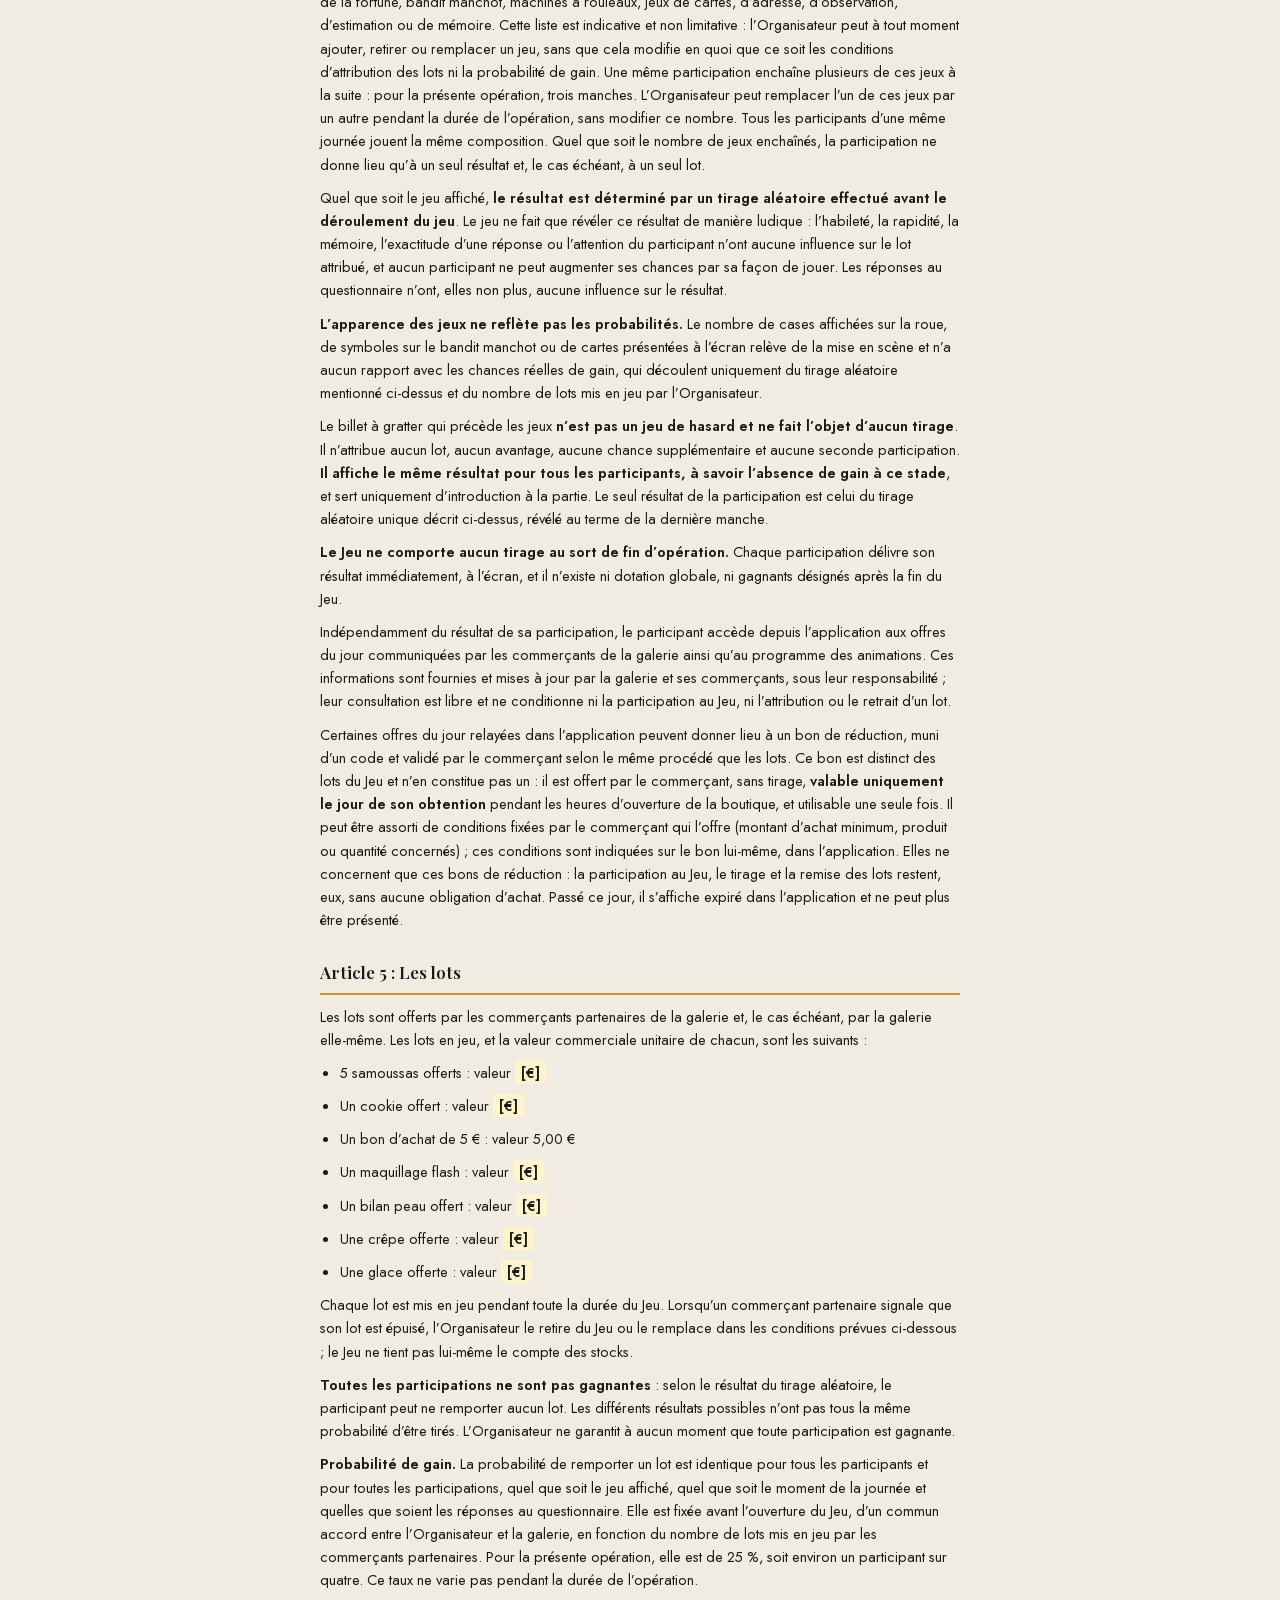
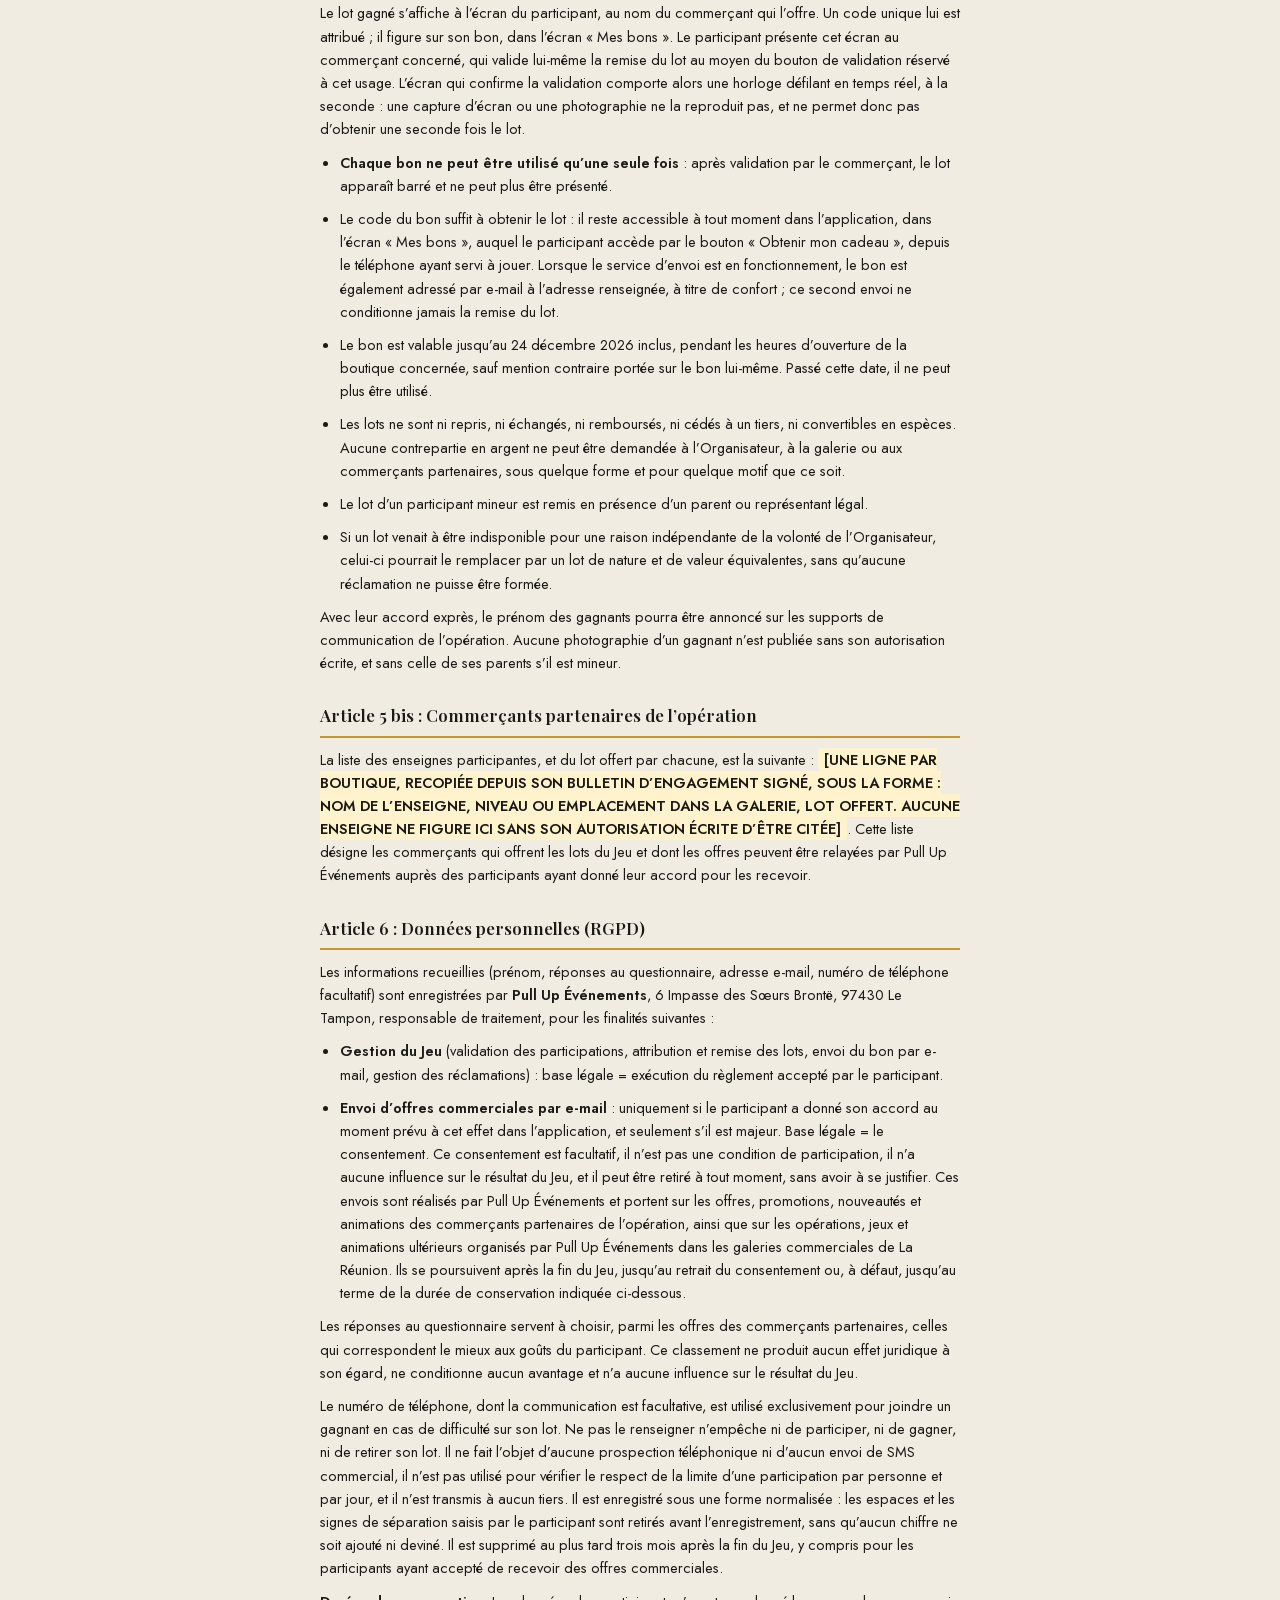
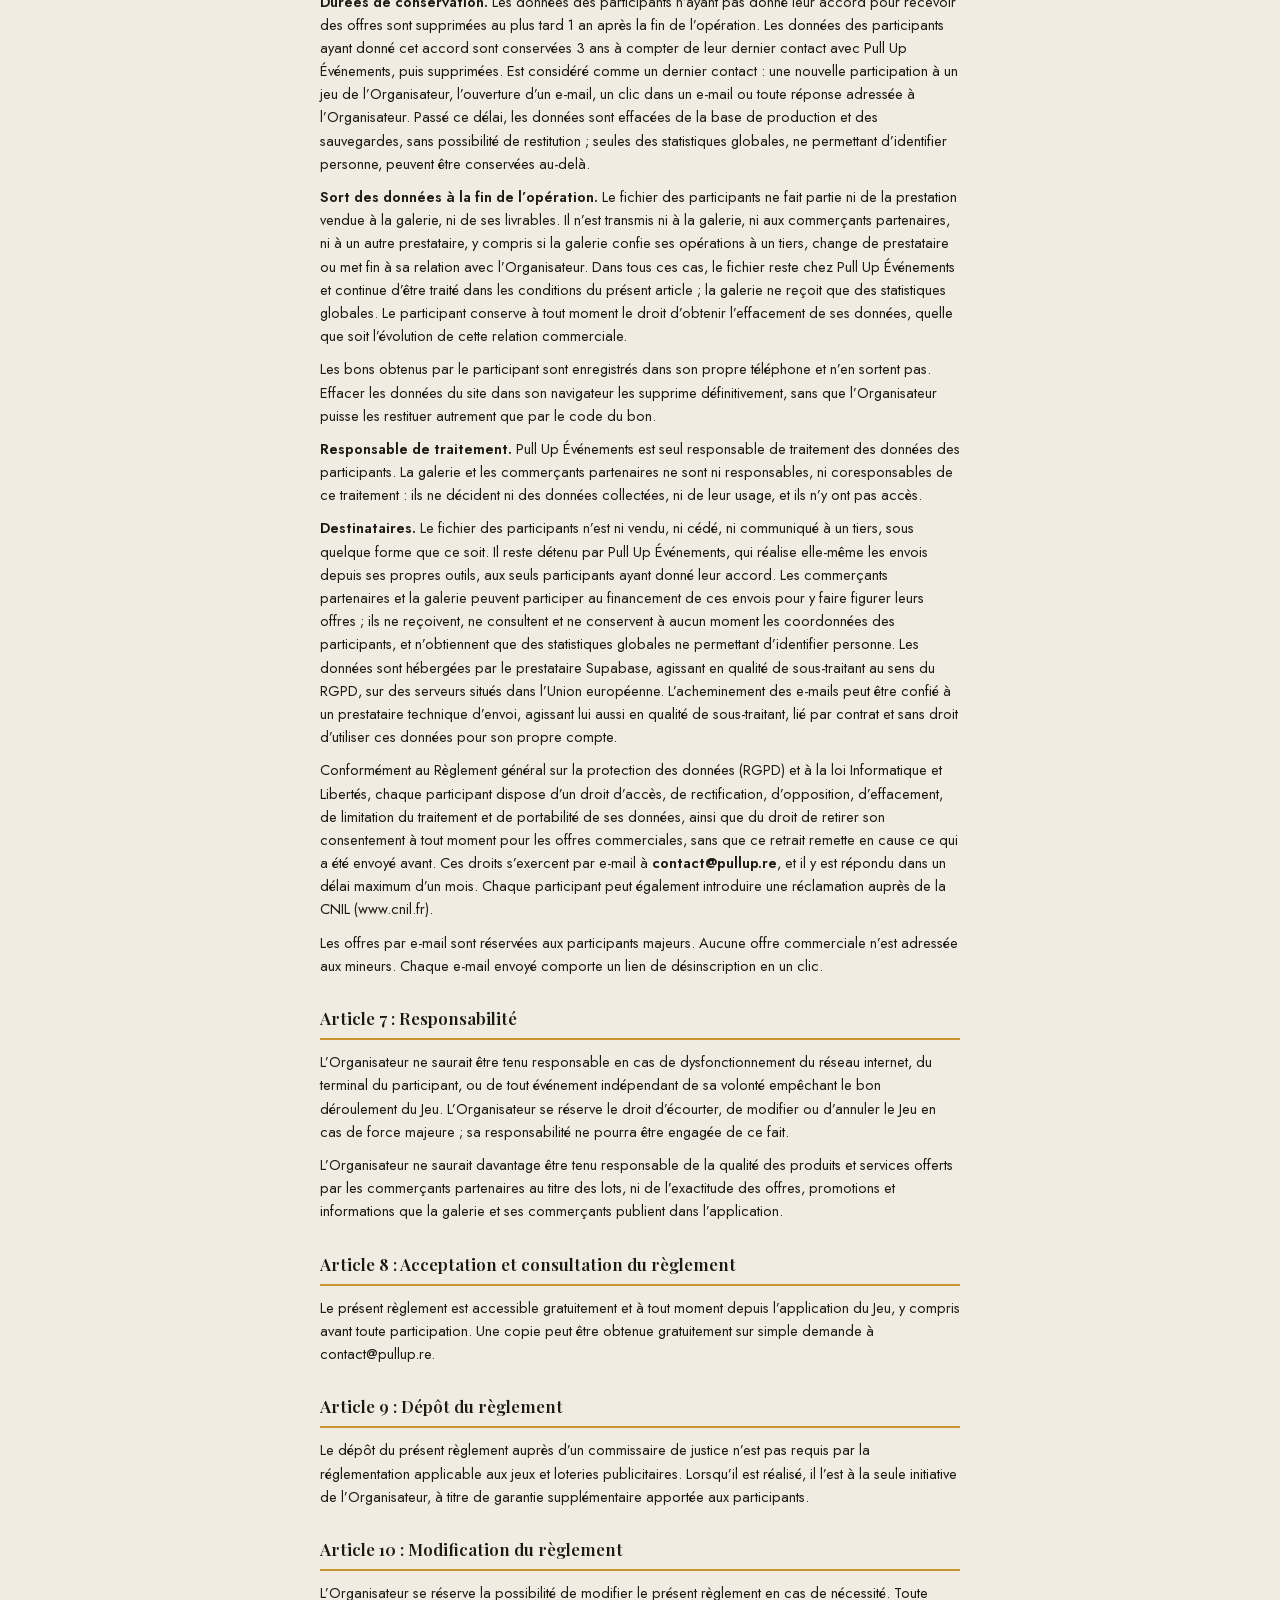
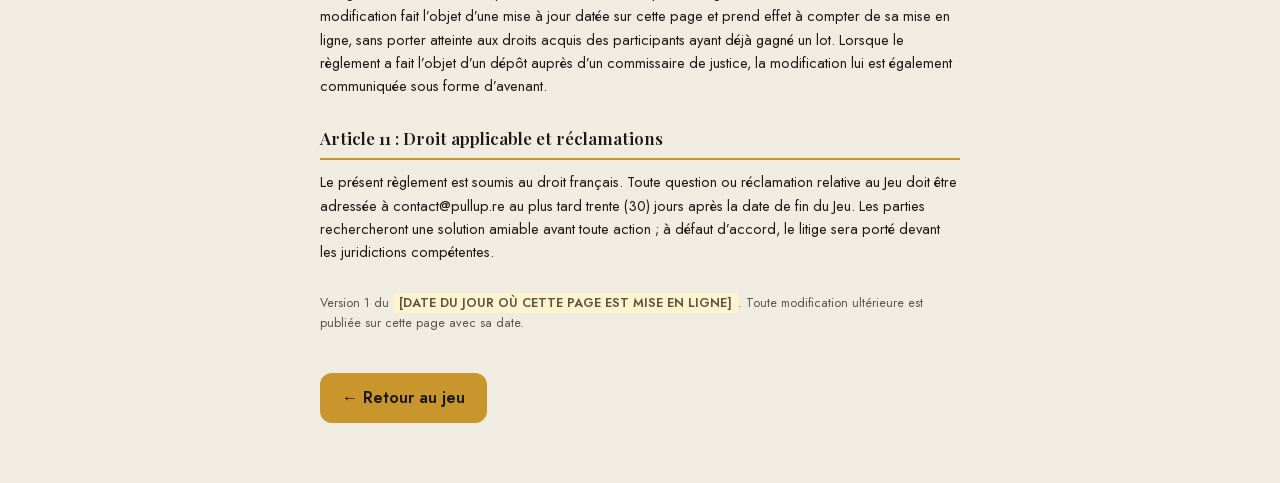
==== commit 6ba3c8a7: "Roue Engen anniversaire (roue seule, charte bleue) + ateliers du 06 au 28/09 (paysage, consentement," ====
--- a/reglement.html
+++ b/reglement.html
@@ -74,7 +74,7 @@
         n'annonce plus qu'une place et le programme de la partie.
         Ne jamais réintroduire d'avantage sans que le SERVEUR le calcule.
       - Article 4 (mis à jour le 29/08/2026) : le parcours réel joue
-        bandit manchot + roue (MANCHES_DEFAUT dans app.js) ; les autres jeux
+        bandit manchot + Trois Pareils + roue (MANCHES_DEFAUT dans app.js) ; les autres jeux
         listés restent activables par la colonne « jeu » de la base, la
         formule « propose plusieurs jeux… la composition retenue peut
         varier » couvre donc la réalité. À faire confirmer par le juriste.
@@ -86,12 +86,65 @@
     gagne » ou « chaque joueur repart avec un cadeau », ici comme sur les
     affiches, les mails et l'application.
 
-    À COMPLÉTER AVANT LA MISE EN LIGNE (toutes les zones surlignées en jaune) :
-      1. les dates de début et de fin de l'opération (article 2) ;
-      2. la liste des lots avec la valeur en euros de chacun (article 5) ;
+    MISE À JOUR DU 27/09/2026 (contrôle juridique). Les quatre zones à
+    compléter ont été RAMENÉES À UNE VALEUR À TAPER CHACUNE, pour que
+    personne n'ait à rédiger une phrase le jour de la mise en ligne :
+      - article 2 : la phrase est écrite, il reste à garder un seul jour,
+        mardi 1er OU mercredi 9 (décembre 2026 est certain) ;
+      - article 5 : les sept lots sont écrits et le bon d'achat de 5 €
+        est chiffré ; il reste SIX montants en euros à taper, un par
+        ligne, relevés sur les bulletins d'engagement signés ;
+      - article 5 bis : le modèle de ligne est écrit (enseigne, niveau,
+        lot offert) ; aucune enseigne n'y entre sans son autorisation
+        écrite d'être citée, recueillie par le bulletin d'engagement ;
+      - bas de page : la date du jour de la mise en ligne.
+    Ajout du même jour : l'article 4 dit désormais que la proposition de
+    recevoir les offres n'est pas faite au participant mineur, ce que le
+    jeu applique déjà (voir adapterCoordonneesMineur et proposerLesOffres
+    dans app.js). Ne jamais les désaccorder.
+    PDF daté de cette version de travail archivé le 27/09/2026 dans
+    « 06 - Juridique/Juridique/REGLEMENT-27sept2026.pdf ».
+
+    MISE À JOUR DU 28/09/2026 (contrôle juridique, croisement complet des
+    écrans du jeu contre les onze articles). Deux corrections ici :
+      - article 2, 2e paragraphe : « En dehors des périodes d'ouverture,
+        l'application affiche un message… » laissait croire que le jeu se
+        ferme tout seul aux horaires de la galerie. Il ne sait pas le faire :
+        il n'affiche ce message que lorsque l'Organisateur ferme le Jeu à la
+        main (colonne « actif » de roue_operations). La phrase dit maintenant
+        exactement cela.
+      - article 4, 6e paragraphe : « aux offres ET NOUVEAUTÉS communiquées par
+        les commerçants » est devenu « aux offres du jour ». Le 1er paragraphe
+        du même article annonçait déjà « son bon éventuel, les offres du jour et
+        le programme des animations », soit trois accès, et ce sont bien les
+        trois cartes de l'espace découverte. L'écran des nouveautés existe
+        toujours dans le jeu, mais plus aucun bouton n'y mène depuis le
+        28/08/2026 : l'article promettait un accès que le jeu ne donne plus.
+        Si la carte des nouveautés est un jour rebranchée, remettre le mot.
+      - article 2, nouveau 3e paragraphe : LA FIN DE L'OPÉRATION. Le règlement
+        ne disait nulle part ce qui se passe le lendemain du dernier jour. Or
+        des QR codes resteront collés dans la galerie en janvier. Le paragraphe
+        ajouté dit : plus aucune participation, plus aucun lot, message de fin
+        à l'écran, bons consultables mais non présentables (renvoi article 5).
+    ⚠️ CE PARAGRAPHE N'EST PAS ENCORE VRAI DANS LE JEU. La date de fin
+    (colonne date_fin de roue_operations) n'a jamais été écrite pour
+    cap-sacre-coeur : le code qui ferme le jeu existe et fonctionne, mais il
+    n'a aucune date à comparer, donc il ne se déclenche jamais. Tant que la
+    ligne de SQL n'est pas collée (voir le contrôle juridique du 28/09/2026,
+    chantier B), le jeu resterait ouvert en janvier 2027 et pourrait annoncer
+    un gain après la fin. Ne jamais publier ce règlement avant que cette ligne
+    soit en base et le comportement testé.
+
+    À COMPLÉTER AVANT LA MISE EN LIGNE (les zones surlignées en jaune,
+    détail et texte à coller dans le contrôle juridique du 27/09/2026) :
+      1. la date de DÉBUT de l'opération (article 2) ;
+      2. les six valeurs de lots manquantes (article 5) ;
       3. la liste des enseignes partenaires (article 5 bis) ;
-      4. la région d'hébergement Supabase, après l'avoir vérifiée dans le compte (article 6) ;
-      5. la date de la version, en bas de page ;
+      4. la date de la version, en bas de page ;
+    (la date de FIN est remplie depuis le 25/09/2026 : 24 décembre 2026. La
+    région d'hébergement n'est plus à compléter : l'article 6 dit « des
+    serveurs situés dans l'Union européenne », ce qui est plus solide qu'un
+    nom de région et n'a pas à être rouvert.)
     (déjà remplis le 28/08/2026 : nom de l'opération et de la galerie, SIREN
     et RCS de Pull Up Événements, adresse du site du jeu, validité des bons
     au 24 décembre 2026)
@@ -106,7 +159,7 @@
     </header>
 
     <div class="avis-travail">
-      <strong>Version de travail, à ne pas mettre en ligne en l’état.</strong>
+      <strong>Version de travail du 28 septembre 2026, à ne pas mettre en ligne en l’état.</strong>
       <p>Les passages surlignés en jaune sont à compléter avant l’ouverture du jeu. Ce bloc est à supprimer une fois le règlement complet et relu.</p>
     </div>
 
@@ -114,18 +167,19 @@
     <p class="sous-titre">Jeu gratuit sans obligation d’achat, organisé par Pull Up Événements</p>
 
     <h2>Article 1 : Organisateur</h2>
-    <p>Le jeu « La Hotte des Commerçants » (ci-après « le Jeu ») est organisé par <strong>Pull Up Événements</strong>, société par actions simplifiée, dont le siège social est situé 6 Impasse des Sœurs Brontë, 97430 Le Tampon, La Réunion (ci-après « l’Organisateur »), immatriculée au RCS de Saint-Denis de La Réunion sous le numéro 918 044 611 (SIRET 918 044 611 00013, TVA intracommunautaire FR41918044611), en partenariat avec les commerçants participants du centre commercial Cap Sacré-Cœur (Le Port, La Réunion).</p>
-    <p>Toute question relative au Jeu peut être adressée à l’Organisateur par e-mail à <strong>romain@pullup.re</strong>.</p>
+    <p>Le jeu « La Hotte des Commerçants » (ci-après « le Jeu ») est organisé par <strong>Pull Up Événements</strong>, société par actions simplifiée, dont le siège social est situé 6 Impasse des Sœurs Brontë, 97430 Le Tampon, La Réunion (ci-après « l’Organisateur »), immatriculée au RCS de Saint-Pierre de La Réunion sous le numéro 918 044 611 (SIRET du siège 918 044 611 00054, TVA intracommunautaire FR41918044611), en partenariat avec les commerçants participants du centre commercial Cap Sacré-Cœur (Le Port, La Réunion).</p>
+    <p>Toute question relative au Jeu peut être adressée à l’Organisateur par e-mail à <strong>contact@pullup.re</strong>.</p>
 
     <h2>Article 2 : Durée et lieu du Jeu</h2>
-    <p>Le Jeu se déroule du <span class="a-completer">[DATE DE DÉBUT]</span> au <span class="a-completer">[DATE DE FIN]</span> inclus, sur le site https://capdepontromain-stack.github.io/pullup-roue/, accessible notamment via les QR codes affichés dans la galerie et chez les commerçants participants.</p>
-    <p>L’Organisateur peut ouvrir et fermer le Jeu chaque jour selon les horaires d’ouverture de la galerie. En dehors des périodes d’ouverture, l’application affiche un message indiquant que l’opération n’est pas en cours.</p>
+    <p>Le Jeu se déroule du <span class="a-completer">[CHOISIR UN SEUL JOUR : mardi 1er OU mercredi 9]</span> <strong>décembre 2026</strong> au <strong>24 décembre 2026</strong> inclus, sur le site https://capdepontromain-stack.github.io/pullup-roue/, accessible notamment via les QR codes affichés dans la galerie et chez les commerçants participants.</p>
+    <p>L’Organisateur peut ouvrir et fermer le Jeu chaque jour selon les horaires d’ouverture de la galerie. Lorsqu’il ferme ainsi le Jeu, l’application affiche un message indiquant que l’opération n’est pas en cours.</p>
+    <p><strong>À l’issue du dernier jour, le Jeu est clos.</strong> À compter du lendemain, plus aucune participation n’est possible et plus aucun lot n’est attribué : le participant qui ouvre l’application, notamment en scannant un QR code resté affiché dans la galerie, y lit un message indiquant que l’opération est terminée. Les bons obtenus pendant le Jeu restent consultables dans l’application, mais ne peuvent plus être présentés en boutique, conformément à l’article 5.</p>
 
     <h2>Article 3 : Conditions de participation</h2>
     <ul>
       <li>Le Jeu est gratuit et sans obligation d’achat. Aucun achat, aucun ticket de caisse et aucune dépense ne sont exigés pour participer ni pour recevoir un lot.</li>
       <li>Les éventuels frais de connexion à internet restent à la charge du participant et ne donnent lieu à aucun remboursement.</li>
-      <li>Le Jeu est ouvert à toute personne physique majeure, ainsi qu’aux mineurs disposant de l’autorisation préalable d’un parent ou représentant légal.</li>
+      <li>Le Jeu est ouvert à toute personne physique majeure, ainsi qu’aux mineurs disposant de l’autorisation préalable d’un parent ou représentant légal. En validant sa participation, le participant mineur déclare avoir obtenu cette autorisation.</li>
       <li>Une seule participation par personne (même adresse e-mail) et par jour est admise, quel que soit le nombre de jeux enchaînés au cours de cette participation. Une même participation ne peut donner lieu qu’à un seul lot.</li>
       <li>Toute participation multiple frauduleuse (adresses e-mail multiples, fausses identités, moyens automatisés) pourra entraîner la disqualification du participant et l’annulation des lots obtenus.</li>
       <li>Sont exclus de toute participation au Jeu les salariés et collaborateurs de l’Organisateur, de la galerie et des commerçants partenaires, ainsi que les membres de leur foyer.</li>
@@ -133,22 +187,33 @@
     </ul>
 
     <h2>Article 4 : Principe du Jeu</h2>
-    <p>Après avoir répondu à un court questionnaire et renseigné son adresse e-mail, le participant gratte un ticket virtuel, puis accède aux jeux du jour.</p>
-    <p>L’Organisateur propose plusieurs jeux d’habillage, notamment : roue de la fortune, bandit manchot, machines et jeux d’adresse ou de mémoire sur le thème de Noël et du cirque. Une même participation peut enchaîner plusieurs de ces jeux à la suite, et la composition retenue peut varier d’un jour à l’autre pendant la durée de l’opération. Tous les participants d’une même journée jouent la même composition. Quel que soit le nombre de jeux enchaînés, la participation ne donne lieu qu’à un seul résultat et, le cas échéant, à un seul lot.</p>
+    <p>Après avoir répondu à quatre questions et renseigné son adresse e-mail, le participant majeur se voit proposer, de façon facultative et sans effet sur sa participation, de recevoir les offres des commerçants de la galerie ; cette proposition n’est pas faite au participant mineur, auquel aucune offre commerciale n’est adressée. Il gratte ensuite un billet virtuel, puis enchaîne les jeux du jour. Le résultat de sa participation lui est révélé au terme de la dernière manche, puis rappelé sur un écran de résultat ; il accède enfin à son bon éventuel, aux offres du jour et au programme des animations.</p>
+    <p>L’Organisateur propose plusieurs jeux d’habillage sur le thème de Noël et du cirque, notamment : roue de la fortune, bandit manchot, machines à rouleaux, jeux de cartes, d’adresse, d’observation, d’estimation ou de mémoire. Cette liste est indicative et non limitative : l’Organisateur peut à tout moment ajouter, retirer ou remplacer un jeu, sans que cela modifie en quoi que ce soit les conditions d’attribution des lots ni la probabilité de gain. Une même participation enchaîne plusieurs de ces jeux à la suite : pour la présente opération, trois manches. L’Organisateur peut remplacer l’un de ces jeux par un autre pendant la durée de l’opération, sans modifier ce nombre. Tous les participants d’une même journée jouent la même composition. Quel que soit le nombre de jeux enchaînés, la participation ne donne lieu qu’à un seul résultat et, le cas échéant, à un seul lot.</p>
     <p>Quel que soit le jeu affiché, <strong>le résultat est déterminé par un tirage aléatoire effectué avant le déroulement du jeu</strong>. Le jeu ne fait que révéler ce résultat de manière ludique : l’habileté, la rapidité, la mémoire, l’exactitude d’une réponse ou l’attention du participant n’ont aucune influence sur le lot attribué, et aucun participant ne peut augmenter ses chances par sa façon de jouer. Les réponses au questionnaire n’ont, elles non plus, aucune influence sur le résultat.</p>
     <p><strong>L’apparence des jeux ne reflète pas les probabilités.</strong> Le nombre de cases affichées sur la roue, de symboles sur le bandit manchot ou de cartes présentées à l’écran relève de la mise en scène et n’a aucun rapport avec les chances réelles de gain, qui découlent uniquement du tirage aléatoire mentionné ci-dessus et du nombre de lots mis en jeu par l’Organisateur.</p>
-    <p>Le billet à gratter qui précède les jeux ne donne aucun avantage, aucune chance supplémentaire et aucune seconde participation : il constitue la première étape de la mise en scène de la partie et donne accès aux jeux du jour. Le résultat qu’il affiche relève de cette mise en scène et ne préjuge pas du résultat final de la participation, qui découle du tirage unique décrit ci-dessus.</p>
+    <p>Le billet à gratter qui précède les jeux <strong>n’est pas un jeu de hasard et ne fait l’objet d’aucun tirage</strong>. Il n’attribue aucun lot, aucun avantage, aucune chance supplémentaire et aucune seconde participation. <strong>Il affiche le même résultat pour tous les participants, à savoir l’absence de gain à ce stade</strong>, et sert uniquement d’introduction à la partie. Le seul résultat de la participation est celui du tirage aléatoire unique décrit ci-dessus, révélé au terme de la dernière manche.</p>
     <p><strong>Le Jeu ne comporte aucun tirage au sort de fin d’opération.</strong> Chaque participation délivre son résultat immédiatement, à l’écran, et il n’existe ni dotation globale, ni gagnants désignés après la fin du Jeu.</p>
-    <p>Indépendamment du résultat de sa participation, le participant accède depuis l’application aux offres et nouveautés communiquées par les commerçants de la galerie ainsi qu’au programme des animations. Ces informations sont fournies et mises à jour par la galerie et ses commerçants, sous leur responsabilité ; leur consultation est libre et ne conditionne ni la participation au Jeu, ni l’attribution ou le retrait d’un lot.</p>
-    <p>Certaines offres du jour relayées dans l’application peuvent donner lieu à un bon de réduction, muni d’un code et validé par le commerçant selon le même procédé que les lots. Ce bon est distinct des lots du Jeu et n’en constitue pas un : il est offert par le commerçant, sans tirage, <strong>valable uniquement le jour de son obtention</strong> pendant les heures d’ouverture de la boutique, et utilisable une seule fois. Passé ce jour, il s’affiche expiré dans l’application et ne peut plus être présenté.</p>
+    <p>Indépendamment du résultat de sa participation, le participant accède depuis l’application aux offres du jour communiquées par les commerçants de la galerie ainsi qu’au programme des animations. Ces informations sont fournies et mises à jour par la galerie et ses commerçants, sous leur responsabilité ; leur consultation est libre et ne conditionne ni la participation au Jeu, ni l’attribution ou le retrait d’un lot.</p>
+    <p>Certaines offres du jour relayées dans l’application peuvent donner lieu à un bon de réduction, muni d’un code et validé par le commerçant selon le même procédé que les lots. Ce bon est distinct des lots du Jeu et n’en constitue pas un : il est offert par le commerçant, sans tirage, <strong>valable uniquement le jour de son obtention</strong> pendant les heures d’ouverture de la boutique, et utilisable une seule fois. Il peut être assorti de conditions fixées par le commerçant qui l’offre (montant d’achat minimum, produit ou quantité concernés) ; ces conditions sont indiquées sur le bon lui-même, dans l’application. Elles ne concernent que ces bons de réduction : la participation au Jeu, le tirage et la remise des lots restent, eux, sans aucune obligation d’achat. Passé ce jour, il s’affiche expiré dans l’application et ne peut plus être présenté.</p>
 
     <h2>Article 5 : Les lots</h2>
-    <p>Les lots sont offerts par les commerçants partenaires de la galerie et, le cas échéant, par la galerie elle-même. La liste des lots en jeu, avec leur valeur commerciale unitaire, est la suivante : <span class="a-completer">[LISTE DES LOTS ET VALEUR DE CHACUN, EX. : BON D’ACHAT DE 10 € (VALEUR 10 €), VIENNOISERIE OFFERTE (VALEUR 2 €), BRUSHING CHEZ LE COIFFEUR DE LA GALERIE (VALEUR 25 €), À COMPLÉTER POUR CHAQUE LOT]</span>, dans la limite des stocks indiqués par les commerçants partenaires.</p>
+    <p>Les lots sont offerts par les commerçants partenaires de la galerie et, le cas échéant, par la galerie elle-même. Les lots en jeu, et la valeur commerciale unitaire de chacun, sont les suivants :</p>
+    <ul>
+      <li>5 samoussas offerts : valeur <span class="a-completer">[€]</span></li>
+      <li>Un cookie offert : valeur <span class="a-completer">[€]</span></li>
+      <li>Un bon d’achat de 5 € : valeur 5,00 €</li>
+      <li>Un maquillage flash : valeur <span class="a-completer">[€]</span></li>
+      <li>Un bilan peau offert : valeur <span class="a-completer">[€]</span></li>
+      <li>Une crêpe offerte : valeur <span class="a-completer">[€]</span></li>
+      <li>Une glace offerte : valeur <span class="a-completer">[€]</span></li>
+    </ul>
+    <p>Chaque lot est mis en jeu pendant toute la durée du Jeu. Lorsqu’un commerçant partenaire signale que son lot est épuisé, l’Organisateur le retire du Jeu ou le remplace dans les conditions prévues ci-dessous ; le Jeu ne tient pas lui-même le compte des stocks.</p>
     <p><strong>Toutes les participations ne sont pas gagnantes</strong> : selon le résultat du tirage aléatoire, le participant peut ne remporter aucun lot. Les différents résultats possibles n’ont pas tous la même probabilité d’être tirés. L’Organisateur ne garantit à aucun moment que toute participation est gagnante.</p>
-    <p>Le lot gagné s’affiche à l’écran du participant, avec un code unique et au nom du commerçant qui l’offre. Le participant présente cet écran au commerçant concerné, qui valide lui-même la remise du lot au moyen du bouton de validation réservé à cet usage. L’écran de validation comporte une horloge défilant en temps réel : une capture d’écran ou une photographie de cet écran ne permet pas d’obtenir le lot.</p>
+    <p><strong>Probabilité de gain.</strong> La probabilité de remporter un lot est identique pour tous les participants et pour toutes les participations, quel que soit le jeu affiché, quel que soit le moment de la journée et quelles que soient les réponses au questionnaire. Elle est fixée avant l’ouverture du Jeu, d’un commun accord entre l’Organisateur et la galerie, en fonction du nombre de lots mis en jeu par les commerçants partenaires. Pour la présente opération, elle est de 25 %, soit environ un participant sur quatre. Ce taux ne varie pas pendant la durée de l’opération.</p>
+    <p>Le lot gagné s’affiche à l’écran du participant, au nom du commerçant qui l’offre. Un code unique lui est attribué ; il figure sur son bon, dans l’écran « Mes bons ». Le participant présente cet écran au commerçant concerné, qui valide lui-même la remise du lot au moyen du bouton de validation réservé à cet usage. L’écran qui confirme la validation comporte alors une horloge défilant en temps réel, à la seconde : une capture d’écran ou une photographie ne la reproduit pas, et ne permet donc pas d’obtenir une seconde fois le lot.</p>
     <ul>
       <li><strong>Chaque bon ne peut être utilisé qu’une seule fois</strong> : après validation par le commerçant, le lot apparaît barré et ne peut plus être présenté.</li>
-      <li>Le code du bon suffit à obtenir le lot : il reste accessible à tout moment dans l’application, dans l’écran « Mes bons », depuis le téléphone ayant servi à jouer. Lorsque le service d’envoi est en fonctionnement, le bon est également adressé par e-mail à l’adresse renseignée, à titre de confort ; ce second envoi ne conditionne jamais la remise du lot.</li>
+      <li>Le code du bon suffit à obtenir le lot : il reste accessible à tout moment dans l’application, dans l’écran « Mes bons », auquel le participant accède par le bouton « Obtenir mon cadeau », depuis le téléphone ayant servi à jouer. Lorsque le service d’envoi est en fonctionnement, le bon est également adressé par e-mail à l’adresse renseignée, à titre de confort ; ce second envoi ne conditionne jamais la remise du lot.</li>
       <li>Le bon est valable jusqu’au 24 décembre 2026 inclus, pendant les heures d’ouverture de la boutique concernée, sauf mention contraire portée sur le bon lui-même. Passé cette date, il ne peut plus être utilisé.</li>
       <li>Les lots ne sont ni repris, ni échangés, ni remboursés, ni cédés à un tiers, ni convertibles en espèces. Aucune contrepartie en argent ne peut être demandée à l’Organisateur, à la galerie ou aux commerçants partenaires, sous quelque forme et pour quelque motif que ce soit.</li>
       <li>Le lot d’un participant mineur est remis en présence d’un parent ou représentant légal.</li>
@@ -157,19 +222,22 @@
     <p>Avec leur accord exprès, le prénom des gagnants pourra être annoncé sur les supports de communication de l’opération. Aucune photographie d’un gagnant n’est publiée sans son autorisation écrite, et sans celle de ses parents s’il est mineur.</p>
 
     <h2 id="commercants">Article 5 bis : Commerçants partenaires de l’opération</h2>
-    <p>La liste des enseignes participantes est la suivante : <span class="a-completer">[LISTE DES ENSEIGNES À COMPLÉTER POUR CHAQUE OPÉRATION]</span>. Cette liste désigne les commerçants qui offrent les lots du Jeu et dont les offres peuvent être relayées par Pull Up Événements auprès des participants ayant donné leur accord pour les recevoir.</p>
+    <p>La liste des enseignes participantes, et du lot offert par chacune, est la suivante : <span class="a-completer">[UNE LIGNE PAR BOUTIQUE, RECOPIÉE DEPUIS SON BULLETIN D’ENGAGEMENT SIGNÉ, SOUS LA FORME : NOM DE L’ENSEIGNE, NIVEAU OU EMPLACEMENT DANS LA GALERIE, LOT OFFERT. AUCUNE ENSEIGNE NE FIGURE ICI SANS SON AUTORISATION ÉCRITE D’ÊTRE CITÉE]</span>. Cette liste désigne les commerçants qui offrent les lots du Jeu et dont les offres peuvent être relayées par Pull Up Événements auprès des participants ayant donné leur accord pour les recevoir.</p>
 
     <h2 id="donnees">Article 6 : Données personnelles (RGPD)</h2>
     <p>Les informations recueillies (prénom, réponses au questionnaire, adresse e-mail, numéro de téléphone facultatif) sont enregistrées par <strong>Pull Up Événements</strong>, 6 Impasse des Sœurs Brontë, 97430 Le Tampon, responsable de traitement, pour les finalités suivantes :</p>
     <ul>
       <li><strong>Gestion du Jeu</strong> (validation des participations, attribution et remise des lots, envoi du bon par e-mail, gestion des réclamations) : base légale = exécution du règlement accepté par le participant.</li>
-      <li><strong>Envoi d’offres adaptées</strong> de Pull Up Événements et des commerçants partenaires : uniquement si le participant a donné son accord au moment prévu à cet effet dans l’application. Ce consentement est facultatif, il n’est pas une condition de participation, et il peut être retiré à tout moment.</li>
+      <li><strong>Envoi d’offres commerciales par e-mail</strong> : uniquement si le participant a donné son accord au moment prévu à cet effet dans l’application, et seulement s’il est majeur. Base légale = le consentement. Ce consentement est facultatif, il n’est pas une condition de participation, il n’a aucune influence sur le résultat du Jeu, et il peut être retiré à tout moment, sans avoir à se justifier. Ces envois sont réalisés par Pull Up Événements et portent sur les offres, promotions, nouveautés et animations des commerçants partenaires de l’opération, ainsi que sur les opérations, jeux et animations ultérieurs organisés par Pull Up Événements dans les galeries commerciales de La Réunion. Ils se poursuivent après la fin du Jeu, jusqu’au retrait du consentement ou, à défaut, jusqu’au terme de la durée de conservation indiquée ci-dessous.</li>
     </ul>
     <p>Les réponses au questionnaire servent à choisir, parmi les offres des commerçants partenaires, celles qui correspondent le mieux aux goûts du participant. Ce classement ne produit aucun effet juridique à son égard, ne conditionne aucun avantage et n’a aucune influence sur le résultat du Jeu.</p>
-    <p>Le numéro de téléphone, dont la communication est facultative, est utilisé exclusivement pour joindre un gagnant en cas de difficulté sur son lot. Il ne fait l’objet d’aucune prospection téléphonique ni d’aucun envoi de SMS commercial, et n’est transmis à aucun tiers.</p>
-    <p><strong>Durées de conservation.</strong> Les données des participants n’ayant pas donné leur accord pour recevoir des offres sont supprimées au plus tard 1 an après la fin de l’opération. Les données des participants ayant donné cet accord sont conservées 3 ans après leur dernier contact, puis supprimées.</p>
-    <p><strong>Destinataires.</strong> Les données ne sont ni vendues, ni louées, ni transmises à des tiers : les offres des commerçants partenaires sont envoyées par Pull Up Événements elle-même, uniquement aux participants ayant donné leur accord. Les commerçants et la galerie ne reçoivent jamais les données des participants, seulement des statistiques anonymes. Les données sont hébergées par le prestataire Supabase, agissant en qualité de sous-traitant au sens du RGPD, <span class="a-completer">[RÉGION D’HÉBERGEMENT, À VÉRIFIER DANS LE COMPTE SUPABASE AVANT DE L’ÉCRIRE, EX. : SUR DES SERVEURS SITUÉS DANS L’UNION EUROPÉENNE]</span>.</p>
-    <p>Conformément au Règlement général sur la protection des données (RGPD) et à la loi Informatique et Libertés, chaque participant dispose d’un droit d’accès, de rectification, d’opposition, d’effacement, de limitation du traitement et de portabilité de ses données, ainsi que du droit de retirer son consentement à tout moment pour les offres commerciales, sans que ce retrait remette en cause ce qui a été envoyé avant. Ces droits s’exercent par e-mail à <strong>romain@pullup.re</strong>, et il y est répondu dans un délai maximum d’un mois. Chaque participant peut également introduire une réclamation auprès de la CNIL (www.cnil.fr).</p>
+    <p>Le numéro de téléphone, dont la communication est facultative, est utilisé exclusivement pour joindre un gagnant en cas de difficulté sur son lot. Ne pas le renseigner n’empêche ni de participer, ni de gagner, ni de retirer son lot. Il ne fait l’objet d’aucune prospection téléphonique ni d’aucun envoi de SMS commercial, il n’est pas utilisé pour vérifier le respect de la limite d’une participation par personne et par jour, et il n’est transmis à aucun tiers. Il est enregistré sous une forme normalisée : les espaces et les signes de séparation saisis par le participant sont retirés avant l’enregistrement, sans qu’aucun chiffre ne soit ajouté ni deviné. Il est supprimé au plus tard trois mois après la fin du Jeu, y compris pour les participants ayant accepté de recevoir des offres commerciales.</p>
+    <p><strong>Durées de conservation.</strong> Les données des participants n’ayant pas donné leur accord pour recevoir des offres sont supprimées au plus tard 1 an après la fin de l’opération. Les données des participants ayant donné cet accord sont conservées 3 ans à compter de leur dernier contact avec Pull Up Événements, puis supprimées. Est considéré comme un dernier contact : une nouvelle participation à un jeu de l’Organisateur, l’ouverture d’un e-mail, un clic dans un e-mail ou toute réponse adressée à l’Organisateur. Passé ce délai, les données sont effacées de la base de production et des sauvegardes, sans possibilité de restitution ; seules des statistiques globales, ne permettant d’identifier personne, peuvent être conservées au-delà.</p>
+    <p><strong>Sort des données à la fin de l’opération.</strong> Le fichier des participants ne fait partie ni de la prestation vendue à la galerie, ni de ses livrables. Il n’est transmis ni à la galerie, ni aux commerçants partenaires, ni à un autre prestataire, y compris si la galerie confie ses opérations à un tiers, change de prestataire ou met fin à sa relation avec l’Organisateur. Dans tous ces cas, le fichier reste chez Pull Up Événements et continue d’être traité dans les conditions du présent article ; la galerie ne reçoit que des statistiques globales. Le participant conserve à tout moment le droit d’obtenir l’effacement de ses données, quelle que soit l’évolution de cette relation commerciale.</p>
+    <p>Les bons obtenus par le participant sont enregistrés dans son propre téléphone et n’en sortent pas. Effacer les données du site dans son navigateur les supprime définitivement, sans que l’Organisateur puisse les restituer autrement que par le code du bon.</p>
+    <p><strong>Responsable de traitement.</strong> Pull Up Événements est seul responsable de traitement des données des participants. La galerie et les commerçants partenaires ne sont ni responsables, ni coresponsables de ce traitement : ils ne décident ni des données collectées, ni de leur usage, et ils n’y ont pas accès.</p>
+    <p><strong>Destinataires.</strong> Le fichier des participants n’est ni vendu, ni cédé, ni communiqué à un tiers, sous quelque forme que ce soit. Il reste détenu par Pull Up Événements, qui réalise elle-même les envois depuis ses propres outils, aux seuls participants ayant donné leur accord. Les commerçants partenaires et la galerie peuvent participer au financement de ces envois pour y faire figurer leurs offres ; ils ne reçoivent, ne consultent et ne conservent à aucun moment les coordonnées des participants, et n’obtiennent que des statistiques globales ne permettant d’identifier personne. Les données sont hébergées par le prestataire Supabase, agissant en qualité de sous-traitant au sens du RGPD, sur des serveurs situés dans l’Union européenne. L’acheminement des e-mails peut être confié à un prestataire technique d’envoi, agissant lui aussi en qualité de sous-traitant, lié par contrat et sans droit d’utiliser ces données pour son propre compte.</p>
+    <p>Conformément au Règlement général sur la protection des données (RGPD) et à la loi Informatique et Libertés, chaque participant dispose d’un droit d’accès, de rectification, d’opposition, d’effacement, de limitation du traitement et de portabilité de ses données, ainsi que du droit de retirer son consentement à tout moment pour les offres commerciales, sans que ce retrait remette en cause ce qui a été envoyé avant. Ces droits s’exercent par e-mail à <strong>contact@pullup.re</strong>, et il y est répondu dans un délai maximum d’un mois. Chaque participant peut également introduire une réclamation auprès de la CNIL (www.cnil.fr).</p>
     <p>Les offres par e-mail sont réservées aux participants majeurs. Aucune offre commerciale n’est adressée aux mineurs. Chaque e-mail envoyé comporte un lien de désinscription en un clic.</p>
 
     <h2>Article 7 : Responsabilité</h2>
@@ -177,7 +245,7 @@
     <p>L’Organisateur ne saurait davantage être tenu responsable de la qualité des produits et services offerts par les commerçants partenaires au titre des lots, ni de l’exactitude des offres, promotions et informations que la galerie et ses commerçants publient dans l’application.</p>
 
     <h2>Article 8 : Acceptation et consultation du règlement</h2>
-    <p>Le présent règlement est accessible gratuitement et à tout moment depuis l’application du Jeu, y compris avant toute participation. Une copie peut être obtenue gratuitement sur simple demande à romain@pullup.re.</p>
+    <p>Le présent règlement est accessible gratuitement et à tout moment depuis l’application du Jeu, y compris avant toute participation. Une copie peut être obtenue gratuitement sur simple demande à contact@pullup.re.</p>
 
     <h2>Article 9 : Dépôt du règlement</h2>
     <p>Le dépôt du présent règlement auprès d’un commissaire de justice n’est pas requis par la réglementation applicable aux jeux et loteries publicitaires. Lorsqu’il est réalisé, il l’est à la seule initiative de l’Organisateur, à titre de garantie supplémentaire apportée aux participants.</p>
@@ -186,9 +254,9 @@
     <p>L’Organisateur se réserve la possibilité de modifier le présent règlement en cas de nécessité. Toute modification fait l’objet d’une mise à jour datée sur cette page et prend effet à compter de sa mise en ligne, sans porter atteinte aux droits acquis des participants ayant déjà gagné un lot. Lorsque le règlement a fait l’objet d’un dépôt auprès d’un commissaire de justice, la modification lui est également communiquée sous forme d’avenant.</p>
 
     <h2>Article 11 : Droit applicable et réclamations</h2>
-    <p>Le présent règlement est soumis au droit français. Toute question ou réclamation relative au Jeu doit être adressée à romain@pullup.re au plus tard trente (30) jours après la date de fin du Jeu. Les parties rechercheront une solution amiable avant toute action ; à défaut d’accord, le litige sera porté devant les juridictions compétentes.</p>
-
-    <p class="version">Version 1 du <span class="a-completer">[DATE DE MISE EN LIGNE]</span>. Toute modification ultérieure est publiée sur cette page avec sa date.</p>
+    <p>Le présent règlement est soumis au droit français. Toute question ou réclamation relative au Jeu doit être adressée à contact@pullup.re au plus tard trente (30) jours après la date de fin du Jeu. Les parties rechercheront une solution amiable avant toute action ; à défaut d’accord, le litige sera porté devant les juridictions compétentes.</p>
+
+    <p class="version">Version 1 du <span class="a-completer">[DATE DU JOUR OÙ CETTE PAGE EST MISE EN LIGNE]</span>. Toute modification ultérieure est publiée sur cette page avec sa date.</p>
 
     <a class="retour" href="index.html" id="lien-retour">← Retour au jeu</a>
   </div>
